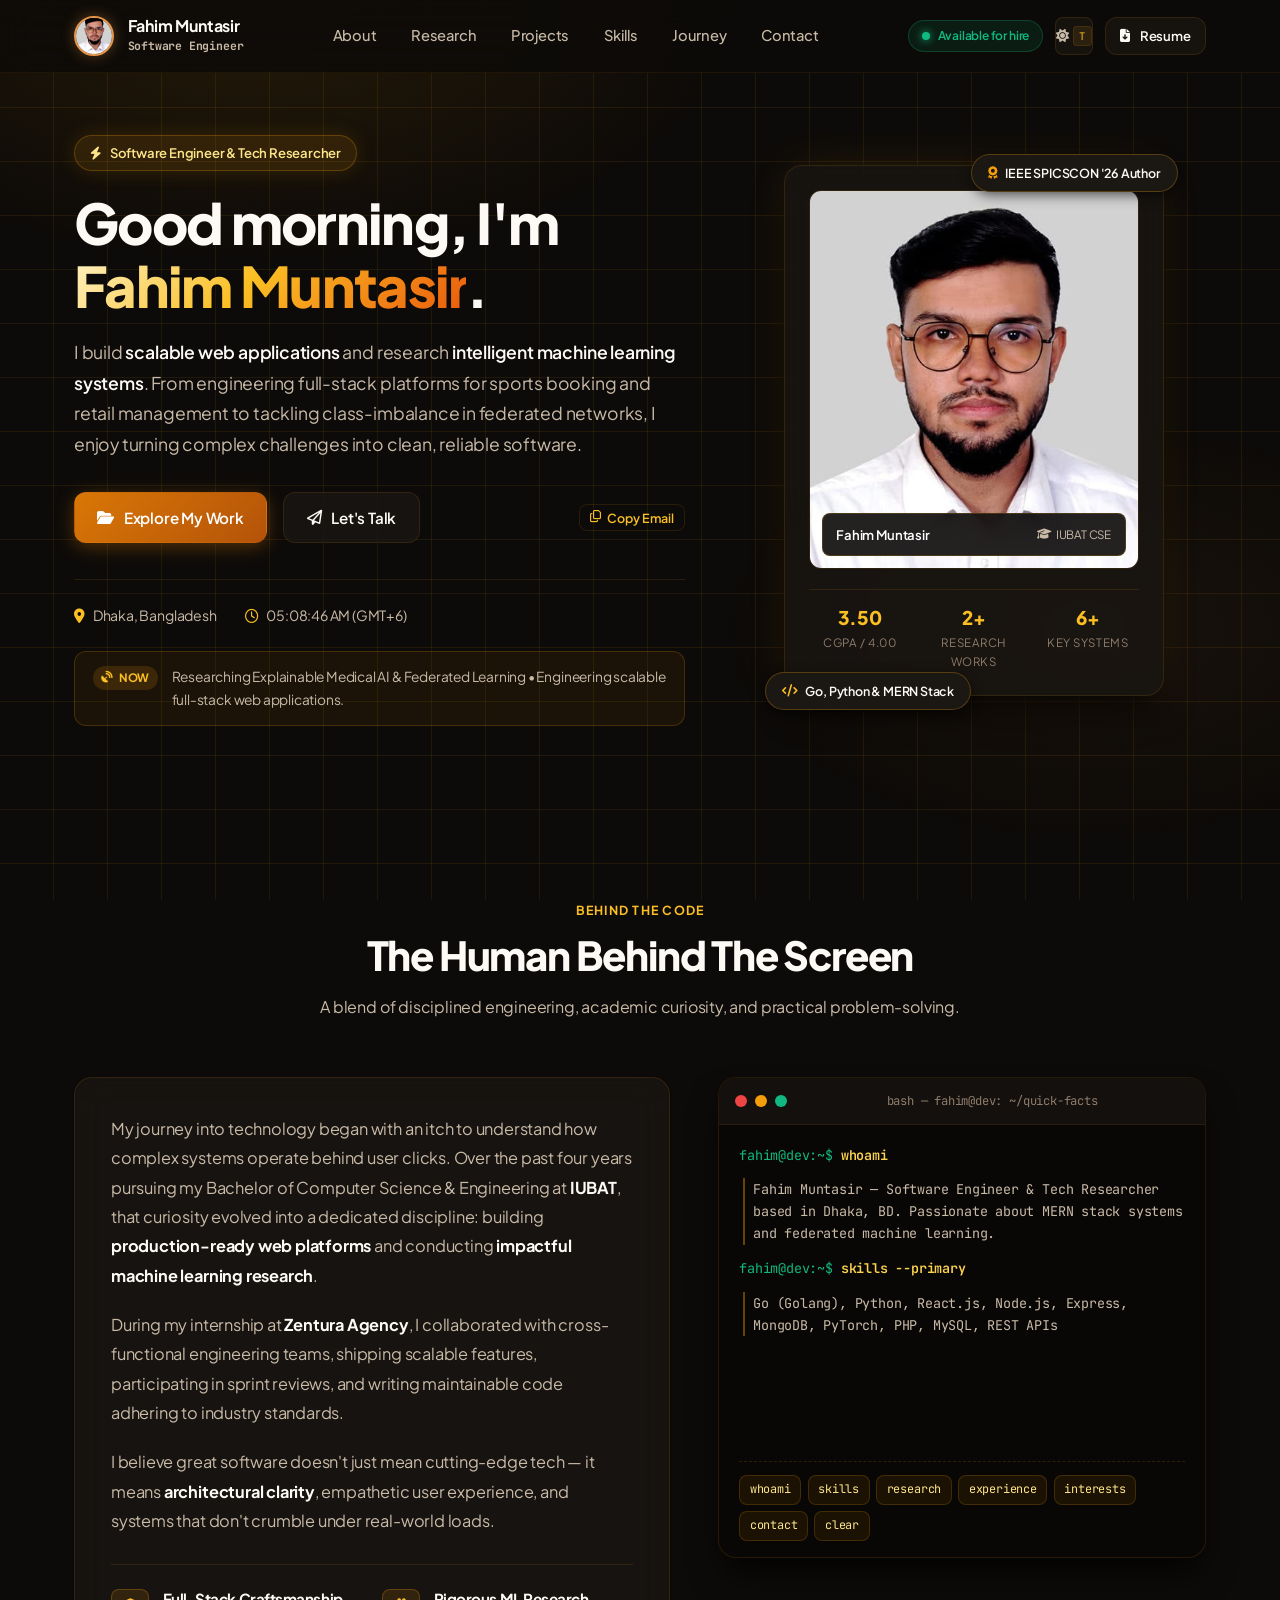
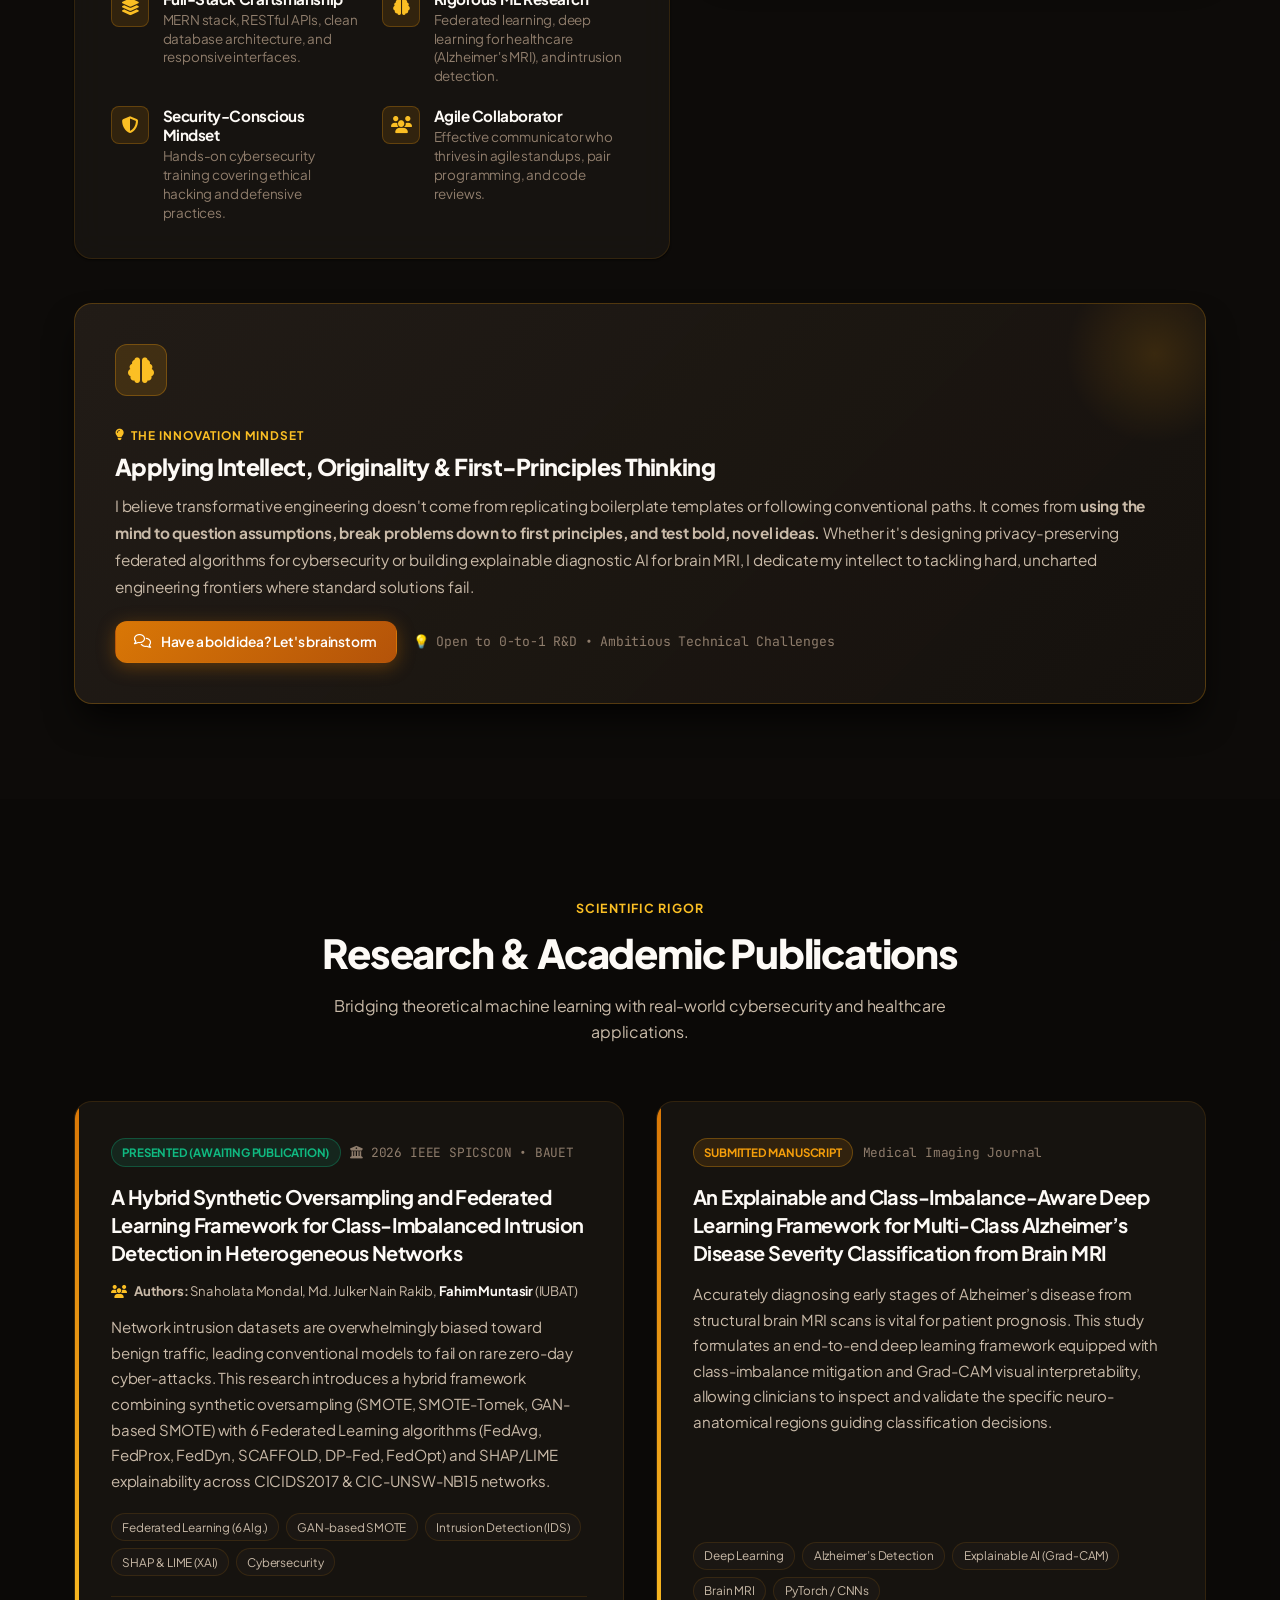
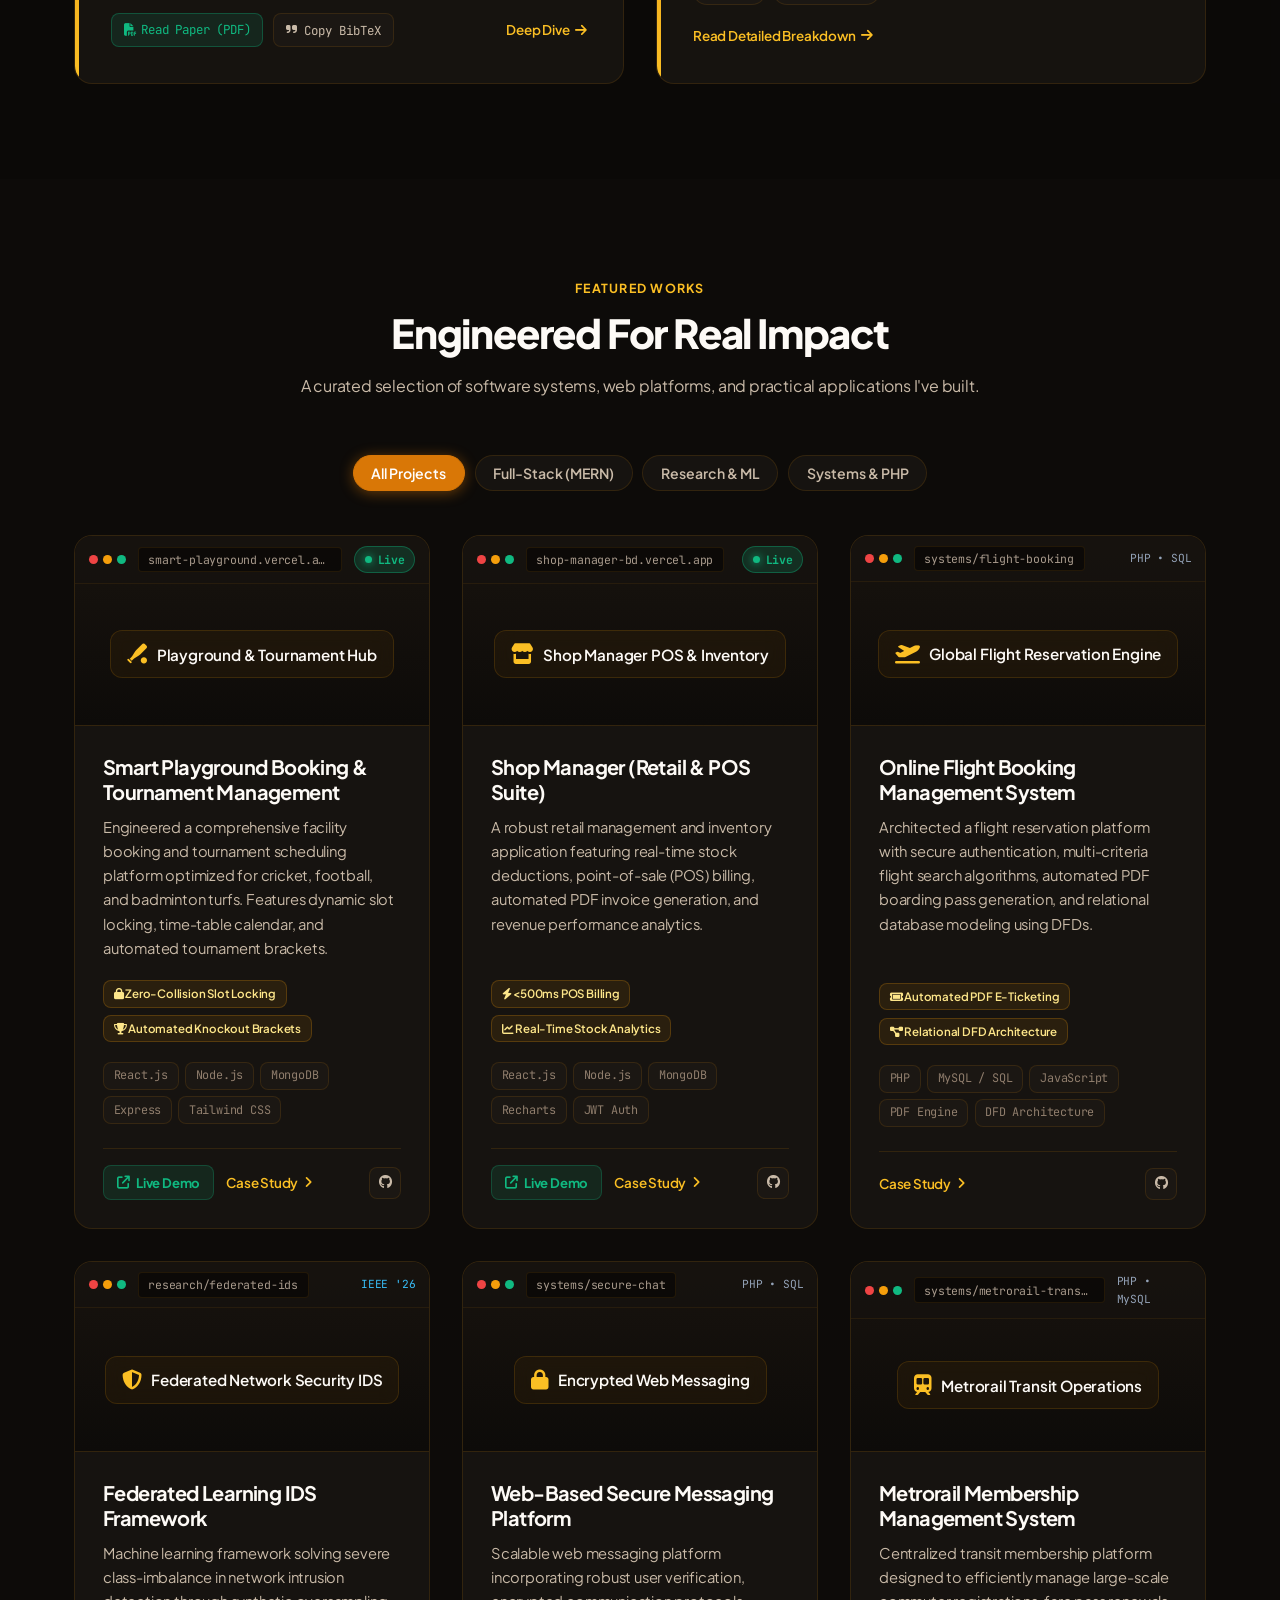
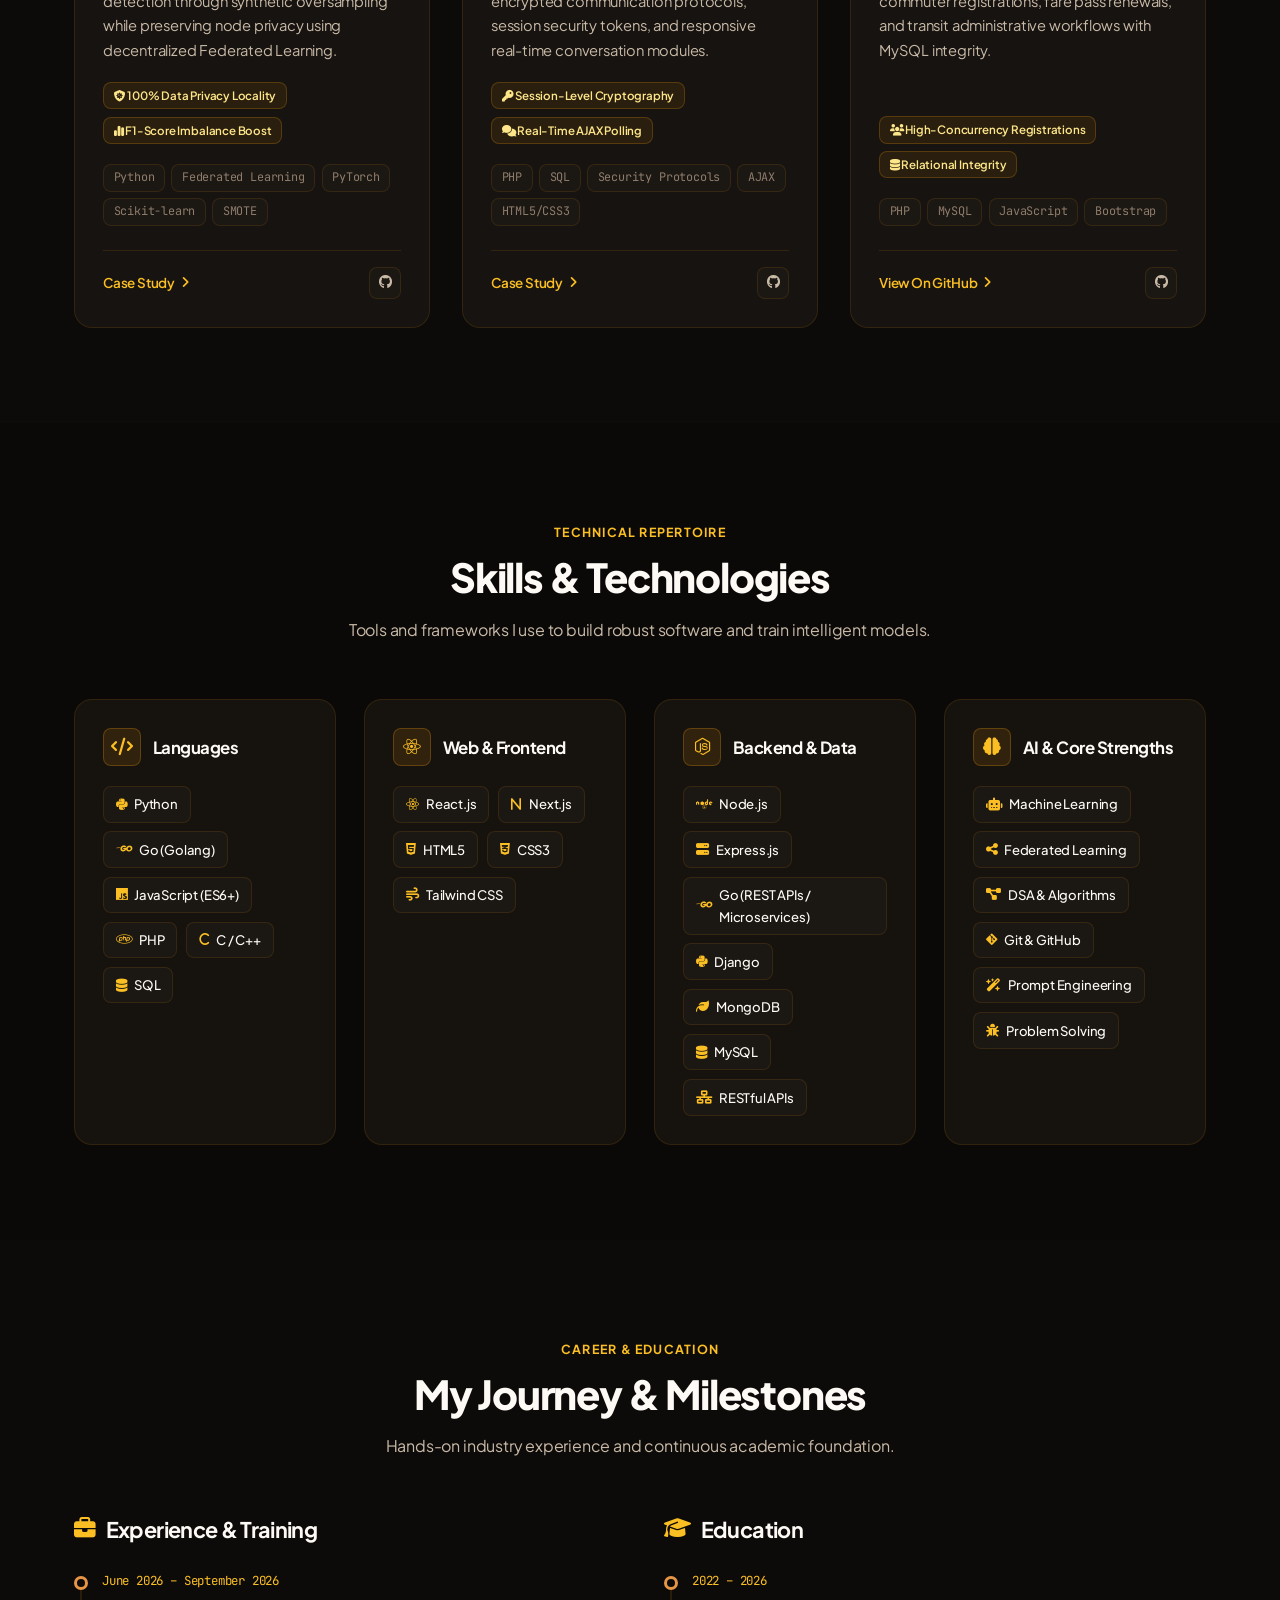
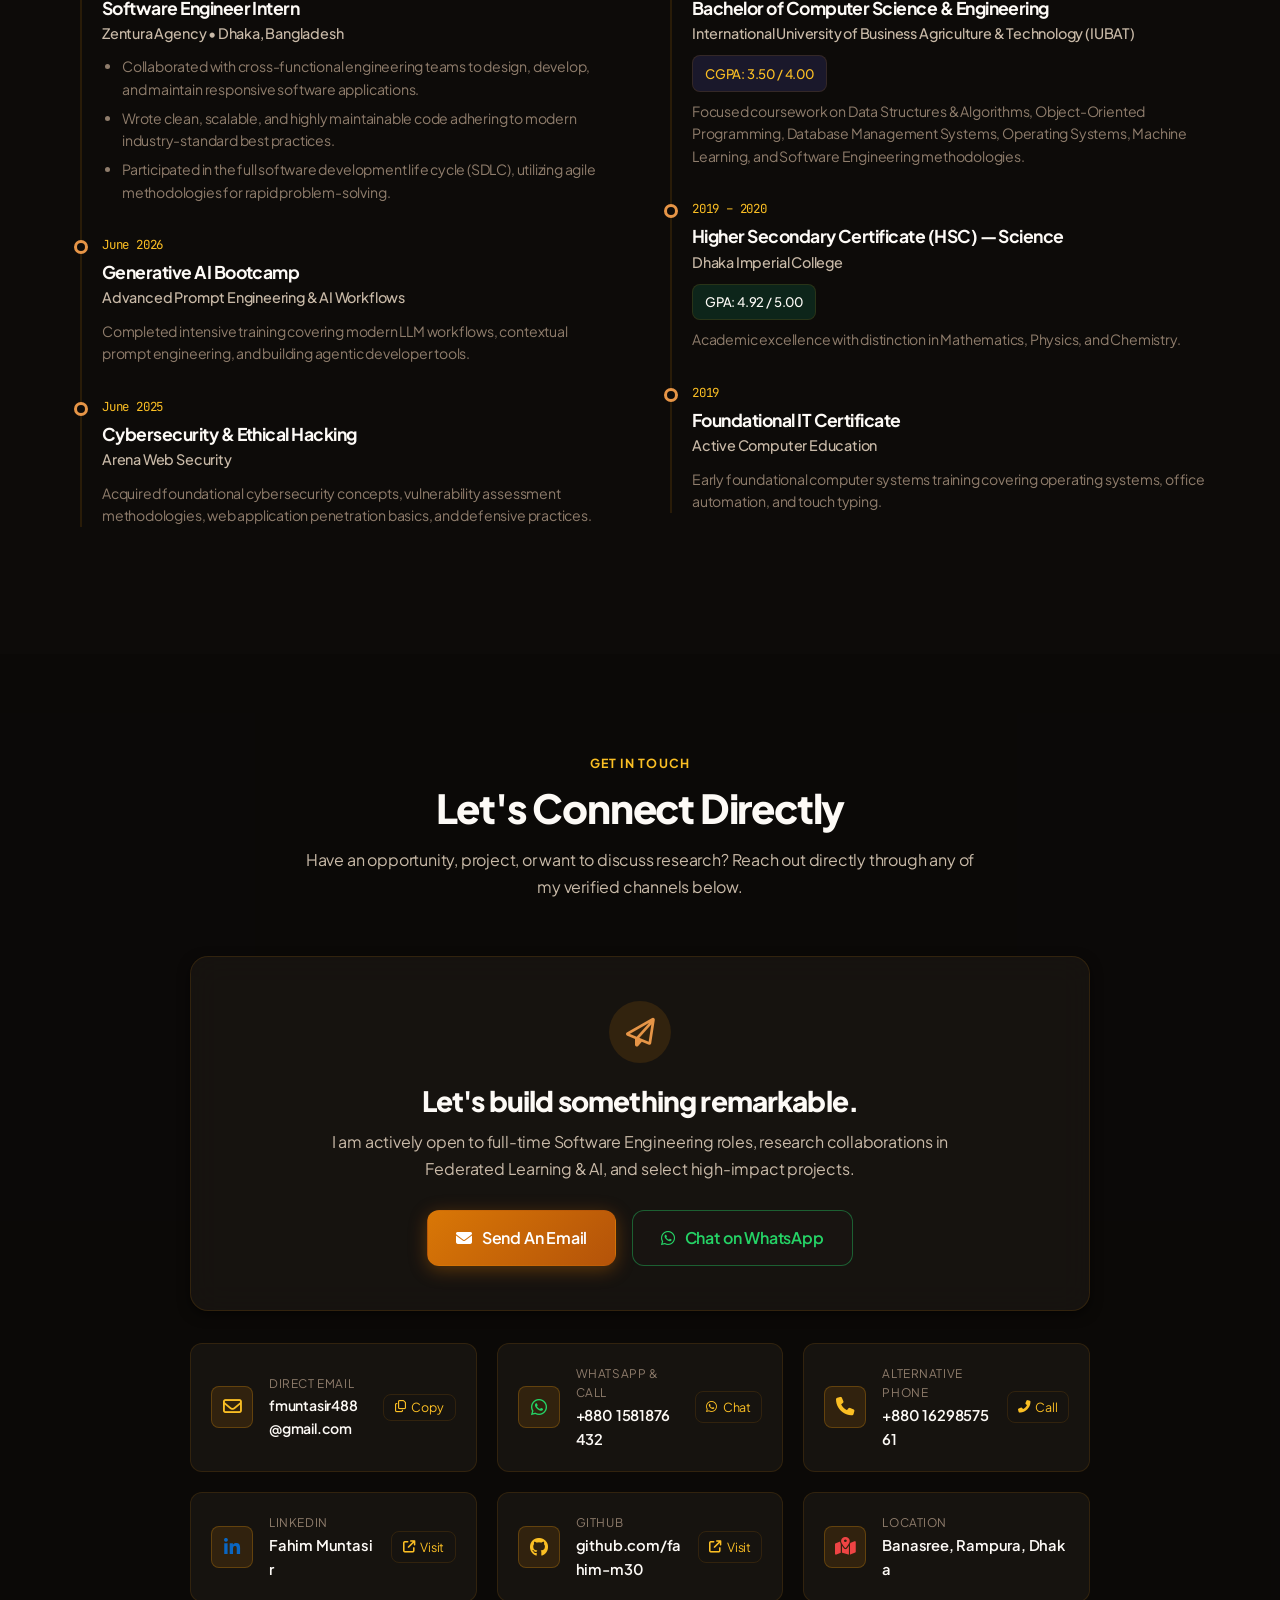
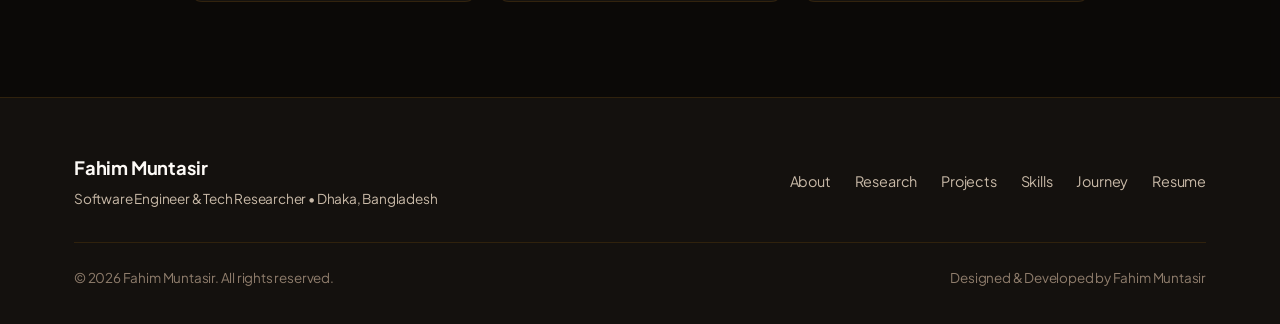
==== index.html @ 99d4f8b0 "feat: prominently highlight Golang across hero, skills, terminal, and resume" ====
<!DOCTYPE html>
<html lang="en" data-theme="dark">
<head>
  <meta charset="UTF-8">
  <meta name="viewport" content="width=device-width, initial-scale=1.0">
  <meta http-equiv="X-UA-Compatible" content="ie=edge">
  
  <title>Fahim Muntasir | Software Engineer & Tech Researcher</title>
  <meta name="description" content="Portfolio of Fahim Muntasir — Software Engineer and Tech Researcher based in Dhaka, Bangladesh. MERN Stack, Scalable Web Systems, Federated Learning & Medical AI.">
  <meta name="keywords" content="Fahim Muntasir, Software Engineer, Web Developer, MERN Stack, React, Node.js, Federated Learning, Python, Dhaka Bangladesh">
  <meta name="author" content="Fahim Muntasir">

  <!-- Open Graph / Meta -->
  <meta property="og:type" content="website">
  <meta property="og:title" content="Fahim Muntasir | Software Engineer & Tech Researcher">
  <meta property="og:description" content="Blending scalable MERN stack development with machine learning insights. Explore my software projects and academic research.">
  <meta property="og:image" content="assets/images/fahim.jpg">

  <!-- Favicon -->
  <link rel="icon" type="image/jpeg" href="assets/images/fahim.jpg">

  <!-- Google Fonts -->
  <link rel="preconnect" href="https://fonts.googleapis.com">
  <link rel="preconnect" href="https://fonts.gstatic.com" crossorigin>
  <link href="https://fonts.googleapis.com/css2?family=Inter:wght@300;400;500;600;700&family=JetBrains+Mono:wght@400;500;600&family=Plus+Jakarta+Sans:wght@500;600;700;800&display=swap" rel="stylesheet">

  <!-- FontAwesome Icons -->
  <link rel="stylesheet" href="https://cdnjs.cloudflare.com/ajax/libs/font-awesome/6.5.1/css/all.min.css">

  <!-- Custom Stylesheet with Cache-Buster -->
  <link rel="stylesheet" href="assets/css/style.css?v=espresso-luxury-5">
</head>
<body>

  <!-- Ambient background glow mesh -->
  <div class="bg-mesh"></div>

  <!-- Navigation -->
  <header class="navbar" id="navbar">
    <div class="container nav-container">
      <a href="#hero" class="nav-brand">
        <img src="assets/images/fahim.jpg" alt="Fahim Muntasir" class="brand-avatar">
        <div class="brand-text">
          <span class="brand-name">Fahim Muntasir</span>
          <span class="brand-title">Software Engineer</span>
        </div>
      </a>

      <nav>
        <ul class="nav-menu" id="nav-menu">
          <li><a href="#about" class="nav-link">About</a></li>
          <li><a href="#research" class="nav-link">Research</a></li>
          <li><a href="#projects" class="nav-link">Projects</a></li>
          <li><a href="#skills" class="nav-link">Skills</a></li>
          <li><a href="#experience" class="nav-link">Journey</a></li>
          <li><a href="#contact" class="nav-link">Contact</a></li>
        </ul>
      </nav>

      <div class="nav-actions">
        <div class="status-pill" title="Currently open to high-impact opportunities">
          <span class="status-dot"></span>
          <span>Available for hire</span>
        </div>

        <button class="theme-btn" id="theme-toggle" aria-label="Toggle Theme" title="Switch Theme (Shortcut: T)">
          <i class="fa-solid fa-sun"></i>
          <span class="kbd-shortcut">T</span>
        </button>

        <a href="resume.html" target="_blank" class="btn btn-outline" style="padding: 0.45rem 0.9rem; font-size: 0.82rem;">
          <i class="fa-solid fa-file-arrow-down"></i> Resume
        </a>

        <button class="mobile-toggle" id="mobile-toggle" aria-label="Toggle Navigation">
          <i class="fa-solid fa-bars"></i>
        </button>
      </div>
    </div>
  </header>

  <main>
    <!-- Hero Section -->
    <section class="hero-section" id="hero">
      <div class="container hero-grid">
        <div class="hero-content">
          <div class="hero-tag">
            <i class="fa-solid fa-bolt"></i>
            <span>Software Engineer &amp; Tech Researcher</span>
          </div>

          <h1 class="hero-title">
            <span id="hero-greeting">Hi, I'm</span> 
            <span class="text-gradient">Fahim Muntasir</span>.
          </h1>

          <p class="hero-desc">
            I build <strong>scalable web applications</strong> and research <strong>intelligent machine learning systems</strong>. From engineering full-stack platforms for sports booking and retail management to tackling class-imbalance in federated networks, I enjoy turning complex challenges into clean, reliable software.
          </p>

          <div class="hero-cta">
            <a href="#projects" class="btn btn-primary">
              <i class="fa-solid fa-folder-open"></i> Explore My Work
            </a>
            <a href="#contact" class="btn btn-outline">
              <i class="fa-regular fa-paper-plane"></i> Let's Talk
            </a>
            <button class="btn btn-outline copy-btn" data-copy="fmuntasir488@gmail.com" title="Copy email address">
              <i class="fa-regular fa-copy"></i> Copy Email
            </button>
          </div>

          <div class="hero-meta">
            <div class="meta-item">
              <i class="fa-solid fa-location-dot"></i>
              <span>Dhaka, Bangladesh</span>
            </div>
            <div class="meta-item">
              <i class="fa-regular fa-clock"></i>
              <span id="dhaka-clock">Loading local time...</span>
            </div>
          </div>

          <!-- Currently / Now Card -->
          <div class="now-card">
            <span class="now-tag"><i class="fa-solid fa-satellite-dish"></i> Now</span>
            <span>Researching Explainable Medical AI &amp; Federated Learning • Engineering scalable full-stack web applications.</span>
          </div>
        </div>

        <!-- Hero Portrait Presentation -->
        <div class="hero-card-wrapper">
          <div class="hero-card">
            <!-- Floating badges -->
            <div class="floating-pill pill-top-right">
              <i class="fa-solid fa-award" style="color: #f59e0b;"></i>
              <span>IEEE SPICSCON '26 Author</span>
            </div>
            
            <div class="floating-pill pill-bottom-left">
              <i class="fa-solid fa-code" style="color: var(--accent-primary-light);"></i>
              <span>Go, Python &amp; MERN Stack</span>
            </div>

            <div class="card-img-container">
              <img src="assets/images/fahim.jpg" alt="Fahim Muntasir" class="card-img">
              <div class="card-img-badge">
                <span class="badge-role">Fahim Muntasir</span>
                <span class="badge-location"><i class="fa-solid fa-graduation-cap"></i> IUBAT CSE</span>
              </div>
            </div>

            <div class="card-stats">
              <div class="stat-item">
                <div class="stat-num">3.50</div>
                <div class="stat-label">CGPA / 4.00</div>
              </div>
              <div class="stat-item">
                <div class="stat-num">2+</div>
                <div class="stat-label">Research Works</div>
              </div>
              <div class="stat-item">
                <div class="stat-num">6+</div>
                <div class="stat-label">Key Systems</div>
              </div>
            </div>
          </div>
        </div>
      </div>
    </section>

    <!-- About Section -->
    <section class="section" id="about">
      <div class="container">
        <div class="section-header">
          <span class="section-tag">Behind the code</span>
          <h2 class="section-title">The Human Behind The Screen</h2>
          <p class="section-desc">A blend of disciplined engineering, academic curiosity, and practical problem-solving.</p>
        </div>

        <div class="about-grid">
          <div class="story-card">
            <p>
              My journey into technology began with an itch to understand how complex systems operate behind user clicks. Over the past four years pursuing my Bachelor of Computer Science &amp; Engineering at <strong>IUBAT</strong>, that curiosity evolved into a dedicated discipline: building <strong>production-ready web platforms</strong> and conducting <strong>impactful machine learning research</strong>.
            </p>
            <p>
              During my internship at <strong>Zentura Agency</strong>, I collaborated with cross-functional engineering teams, shipping scalable features, participating in sprint reviews, and writing maintainable code adhering to industry standards.
            </p>
            <p>
              I believe great software doesn't just mean cutting-edge tech — it means <strong>architectural clarity</strong>, empathetic user experience, and systems that don't crumble under real-world loads.
            </p>

            <div class="story-highlights">
              <div class="highlight-box">
                <div class="highlight-icon"><i class="fa-solid fa-layer-group"></i></div>
                <div class="highlight-info">
                  <h4>Full-Stack Craftsmanship</h4>
                  <p>MERN stack, RESTful APIs, clean database architecture, and responsive interfaces.</p>
                </div>
              </div>

              <div class="highlight-box">
                <div class="highlight-icon"><i class="fa-solid fa-brain"></i></div>
                <div class="highlight-info">
                  <h4>Rigorous ML Research</h4>
                  <p>Federated learning, deep learning for healthcare (Alzheimer's MRI), and intrusion detection.</p>
                </div>
              </div>

              <div class="highlight-box">
                <div class="highlight-icon"><i class="fa-solid fa-shield-halved"></i></div>
                <div class="highlight-info">
                  <h4>Security-Conscious Mindset</h4>
                  <p>Hands-on cybersecurity training covering ethical hacking and defensive practices.</p>
                </div>
              </div>

              <div class="highlight-box">
                <div class="highlight-icon"><i class="fa-solid fa-users"></i></div>
                <div class="highlight-info">
                  <h4>Agile Collaborator</h4>
                  <p>Effective communicator who thrives in agile standups, pair programming, and code reviews.</p>
                </div>
              </div>
            </div>
          </div>

          <!-- Interactive Terminal Card -->
          <div class="terminal-card">
            <div class="terminal-header">
              <span class="terminal-dot dot-red"></span>
              <span class="terminal-dot dot-yellow"></span>
              <span class="terminal-dot dot-green"></span>
              <span class="terminal-title">bash — fahim@dev: ~/quick-facts</span>
            </div>

            <div class="terminal-body" id="terminal-body">
              <div class="term-line">
                <span class="term-prompt">fahim@dev:~$</span> <span class="term-cmd">whoami</span>
              </div>
              <div class="term-output">
                Fahim Muntasir — Software Engineer &amp; Tech Researcher based in Dhaka, BD. Passionate about MERN stack systems and federated machine learning.
              </div>
              <div class="term-line">
                <span class="term-prompt">fahim@dev:~$</span> <span class="term-cmd">skills --primary</span>
              </div>
              <div class="term-output">
                Go (Golang), Python, React.js, Node.js, Express, MongoDB, PyTorch, PHP, MySQL, REST APIs
              </div>
            </div>

            <div style="padding: 0 1.25rem 1rem 1.25rem;">
              <div class="term-chips">
                <span class="term-chip" data-cmd="whoami">whoami</span>
                <span class="term-chip" data-cmd="skills">skills</span>
                <span class="term-chip" data-cmd="research">research</span>
                <span class="term-chip" data-cmd="experience">experience</span>
                <span class="term-chip" data-cmd="interests">interests</span>
                <span class="term-chip" data-cmd="contact">contact</span>
                <span class="term-chip" data-cmd="clear">clear</span>
              </div>
            </div>
          </div>
        </div>

        <!-- The Innovation Mindset Spotlight Card -->
        <div class="innovation-spotlight-card" style="margin-top: 2.75rem; background: linear-gradient(135deg, rgba(38, 31, 25, 0.85) 0%, rgba(22, 18, 14, 0.95) 100%); border: 1px solid rgba(245, 158, 11, 0.25); border-radius: var(--radius-lg); padding: 2.5rem; position: relative; overflow: hidden; box-shadow: var(--shadow-xl);">
          <div style="position: absolute; top: -40px; right: -40px; width: 180px; height: 180px; background: radial-gradient(circle, rgba(245, 158, 11, 0.15) 0%, transparent 70%); pointer-events: none;"></div>
          
          <div style="display: flex; align-items: flex-start; gap: 1.5rem; flex-wrap: wrap;">
            <div style="width: 52px; height: 52px; border-radius: var(--radius-md); background: rgba(245, 158, 11, 0.15); color: #fbbf24; display: flex; align-items: center; justify-content: center; font-size: 1.6rem; flex-shrink: 0; border: 1px solid rgba(245, 158, 11, 0.3);">
              <i class="fa-solid fa-brain"></i>
            </div>
            
            <div style="flex-grow: 1; min-width: 280px;">
              <div style="display: inline-flex; align-items: center; gap: 0.4rem; font-size: 0.74rem; font-weight: 700; text-transform: uppercase; letter-spacing: 0.08em; color: #fbbf24; margin-bottom: 0.45rem;">
                <i class="fa-solid fa-lightbulb"></i> The Innovation Mindset
              </div>
              
              <h3 style="font-size: 1.45rem; font-weight: 800; margin-bottom: 0.75rem; color: #fdfaf6;">
                Applying Intellect, Originality &amp; First-Principles Thinking
              </h3>
              
              <p style="color: var(--text-secondary); font-size: 0.96rem; line-height: 1.75; margin-bottom: 1.25rem;">
                I believe transformative engineering doesn't come from replicating boilerplate templates or following conventional paths. It comes from <strong>using the mind to question assumptions, break problems down to first principles, and test bold, novel ideas.</strong> Whether it's designing privacy-preserving federated algorithms for cybersecurity or building explainable diagnostic AI for brain MRI, I dedicate my intellect to tackling hard, uncharted engineering frontiers where standard solutions fail.
              </p>
              
              <div style="display: flex; gap: 1rem; align-items: center; flex-wrap: wrap;">
                <a href="#contact" class="btn btn-primary" style="padding: 0.55rem 1.15rem; font-size: 0.86rem;">
                  <i class="fa-regular fa-comments"></i> Have a bold idea? Let's brainstorm
                </a>
                <span style="font-size: 0.82rem; color: var(--text-muted); font-family: var(--font-mono);">
                  💡 Open to 0-to-1 R&amp;D &bull; Ambitious Technical Challenges
                </span>
              </div>
            </div>
          </div>
        </div>
      </div>
    </section>

    <!-- Research & Publications Section -->
    <section class="section" id="research" style="background-color: rgba(0, 0, 0, 0.15);">
      <div class="container">
        <div class="section-header">
          <span class="section-tag">Scientific rigor</span>
          <h2 class="section-title">Research &amp; Academic Publications</h2>
          <p class="section-desc">Bridging theoretical machine learning with real-world cybersecurity and healthcare applications.</p>
        </div>

        <div class="research-grid">
          <!-- Publication 1 -->
          <div class="research-card">
            <div class="research-badge-row">
              <span class="pub-status status-presented">Presented (Awaiting Publication)</span>
              <span class="research-venue"><i class="fa-solid fa-building-columns"></i> 2026 IEEE SPICSCON &bull; BAUET</span>
            </div>
            
            <h3 class="research-title">
              A Hybrid Synthetic Oversampling and Federated Learning Framework for Class-Imbalanced Intrusion Detection in Heterogeneous Networks
            </h3>

            <div style="font-size: 0.82rem; color: var(--text-secondary); margin-bottom: 0.85rem; line-height: 1.5;">
              <i class="fa-solid fa-users" style="color: var(--accent-primary-light); margin-right: 0.35rem;"></i>
              <strong>Authors:</strong> Snaholata Mondal, Md. Julker Nain Rakib, <strong style="color: var(--text-primary);">Fahim Muntasir</strong> (IUBAT)
            </div>

            <p class="research-summary">
              Network intrusion datasets are overwhelmingly biased toward benign traffic, leading conventional models to fail on rare zero-day cyber-attacks. This research introduces a hybrid framework combining synthetic oversampling (SMOTE, SMOTE-Tomek, GAN-based SMOTE) with 6 Federated Learning algorithms (FedAvg, FedProx, FedDyn, SCAFFOLD, DP-Fed, FedOpt) and SHAP/LIME explainability across CICIDS2017 &amp; CIC-UNSW-NB15 networks.
            </p>

            <div class="research-tags">
              <span class="tag-pill">Federated Learning (6 Alg.)</span>
              <span class="tag-pill">GAN-based SMOTE</span>
              <span class="tag-pill">Intrusion Detection (IDS)</span>
              <span class="tag-pill">SHAP &amp; LIME (XAI)</span>
              <span class="tag-pill">Cybersecurity</span>
            </div>

            <div class="research-actions">
              <div style="display: flex; gap: 0.6rem; flex-wrap: wrap;">
                <a href="assets/papers/ieee-spicscon-2026-federated-ids.pdf" target="_blank" class="bibtex-btn" style="background: rgba(16, 185, 129, 0.12); color: #10b981; border-color: rgba(16, 185, 129, 0.3);" title="Read Full Published Paper PDF" rel="noopener">
                  <i class="fa-solid fa-file-pdf"></i> Read Paper (PDF)
                </a>
                <button class="bibtex-btn" title="Copy BibTeX Citation for IEEE SPICSCON 2026">
                  <i class="fa-solid fa-quote-right"></i> Copy BibTeX
                </button>
              </div>
              <a href="javascript:void(0)" class="research-link btn-details" data-project="federated-ids">
                Deep Dive <i class="fa-solid fa-arrow-right"></i>
              </a>
            </div>
          </div>

          <!-- Publication 2 -->
          <div class="research-card">
            <div class="research-badge-row">
              <span class="pub-status status-submitted">Submitted Manuscript</span>
              <span class="research-venue">Medical Imaging Journal</span>
            </div>

            <h3 class="research-title">
              An Explainable and Class-Imbalance-Aware Deep Learning Framework for Multi-Class Alzheimer’s Disease Severity Classification from Brain MRI
            </h3>

            <p class="research-summary">
              Accurately diagnosing early stages of Alzheimer’s disease from structural brain MRI scans is vital for patient prognosis. This study formulates an end-to-end deep learning framework equipped with class-imbalance mitigation and Grad-CAM visual interpretability, allowing clinicians to inspect and validate the specific neuro-anatomical regions guiding classification decisions.
            </p>

            <div class="research-tags">
              <span class="tag-pill">Deep Learning</span>
              <span class="tag-pill">Alzheimer’s Detection</span>
              <span class="tag-pill">Explainable AI (Grad-CAM)</span>
              <span class="tag-pill">Brain MRI</span>
              <span class="tag-pill">PyTorch / CNNs</span>
            </div>

            <a href="javascript:void(0)" class="research-link btn-details" data-project="alzheimer-mri">
              Read Detailed Breakdown <i class="fa-solid fa-arrow-right"></i>
            </a>
          </div>
        </div>
      </div>
    </section>

    <!-- Projects Section -->
    <section class="section" id="projects">
      <div class="container">
        <div class="section-header">
          <span class="section-tag">Featured works</span>
          <h2 class="section-title">Engineered For Real Impact</h2>
          <p class="section-desc">A curated selection of software systems, web platforms, and practical applications I've built.</p>
        </div>

        <!-- Filter Tabs -->
        <div class="filter-tabs">
          <button class="filter-btn active" data-filter="all">All Projects</button>
          <button class="filter-btn" data-filter="mern">Full-Stack (MERN)</button>
          <button class="filter-btn" data-filter="research">Research &amp; ML</button>
          <button class="filter-btn" data-filter="systems">Systems &amp; PHP</button>
        </div>

        <div class="projects-grid" id="projects-grid">

          <!-- Project 1: Smart Playground -->
          <div class="spotlight-card" data-category="mern">
            <div class="browser-mockup">
              <div class="browser-bar">
                <div class="browser-dots">
                  <span style="background: #ef4444;"></span>
                  <span style="background: #f59e0b;"></span>
                  <span style="background: #10b981;"></span>
                </div>
                <div class="browser-url">smart-playground.vercel.app</div>
                <a href="https://smart-playground-booking-tournament.vercel.app/login.html" target="_blank" rel="noopener" style="margin-left: auto; font-size: 0.72rem; font-weight: 700; padding: 0.2rem 0.6rem; border-radius: var(--radius-full); background: rgba(16, 185, 129, 0.18); color: #10b981; border: 1px solid rgba(16, 185, 129, 0.35); display: inline-flex; align-items: center; gap: 0.35rem; text-decoration: none;">
                  <span style="width: 7px; height: 7px; border-radius: 50%; background: #10b981; box-shadow: 0 0 8px #10b981;"></span> Live
                </a>
              </div>
              <div class="browser-canvas">
                <div class="mockup-preview-badge">
                  <i class="fa-solid fa-baseball-bat-ball"></i>
                  <span>Playground &amp; Tournament Hub</span>
                </div>
              </div>
            </div>
            <div class="project-body">
              <h3 class="project-title">Smart Playground Booking &amp; Tournament Management</h3>
              <p class="project-desc">
                Engineered a comprehensive facility booking and tournament scheduling platform optimized for cricket, football, and badminton turfs. Features dynamic slot locking, time-table calendar, and automated tournament brackets.
              </p>
              <div class="project-metrics">
                <span class="metric-pill"><i class="fa-solid fa-lock"></i> Zero-Collision Slot Locking</span>
                <span class="metric-pill"><i class="fa-solid fa-trophy"></i> Automated Knockout Brackets</span>
              </div>
              <div class="project-tech">
                <span class="tech-chip">React.js</span>
                <span class="tech-chip">Node.js</span>
                <span class="tech-chip">MongoDB</span>
                <span class="tech-chip">Express</span>
                <span class="tech-chip">Tailwind CSS</span>
              </div>
              <div class="project-actions">
                <div style="display: flex; align-items: center; gap: 0.75rem;">
                  <a href="https://smart-playground-booking-tournament.vercel.app/login.html" target="_blank" class="btn-live-preview" rel="noopener">
                    <i class="fa-solid fa-arrow-up-right-from-square"></i> Live Demo
                  </a>
                  <a href="javascript:void(0)" class="btn-details" data-project="playground">
                    Case Study <i class="fa-solid fa-angle-right"></i>
                  </a>
                </div>
                <div class="action-links">
                  <a href="https://github.com/fahim-m30" target="_blank" class="action-icon" title="View Source Code" rel="noopener">
                    <i class="fa-brands fa-github"></i>
                  </a>
                </div>
              </div>
            </div>
          </div>

          <!-- Project 2: Shop Manager -->
          <div class="spotlight-card" data-category="mern">
            <div class="browser-mockup">
              <div class="browser-bar">
                <div class="browser-dots">
                  <span style="background: #ef4444;"></span>
                  <span style="background: #f59e0b;"></span>
                  <span style="background: #10b981;"></span>
                </div>
                <div class="browser-url">shop-manager-bd.vercel.app</div>
                <a href="https://shop-manager-bd.vercel.app/" target="_blank" rel="noopener" style="margin-left: auto; font-size: 0.72rem; font-weight: 700; padding: 0.2rem 0.6rem; border-radius: var(--radius-full); background: rgba(16, 185, 129, 0.18); color: #10b981; border: 1px solid rgba(16, 185, 129, 0.35); display: inline-flex; align-items: center; gap: 0.35rem; text-decoration: none;">
                  <span style="width: 7px; height: 7px; border-radius: 50%; background: #10b981; box-shadow: 0 0 8px #10b981;"></span> Live
                </a>
              </div>
              <div class="browser-canvas">
                <div class="mockup-preview-badge">
                  <i class="fa-solid fa-store"></i>
                  <span>Shop Manager POS &amp; Inventory</span>
                </div>
              </div>
            </div>
            <div class="project-body">
              <h3 class="project-title">Shop Manager (Retail &amp; POS Suite)</h3>
              <p class="project-desc">
                A robust retail management and inventory application featuring real-time stock deductions, point-of-sale (POS) billing, automated PDF invoice generation, and revenue performance analytics.
              </p>
              <div class="project-metrics">
                <span class="metric-pill"><i class="fa-solid fa-bolt"></i> &lt;500ms POS Billing</span>
                <span class="metric-pill"><i class="fa-solid fa-chart-line"></i> Real-Time Stock Analytics</span>
              </div>
              <div class="project-tech">
                <span class="tech-chip">React.js</span>
                <span class="tech-chip">Node.js</span>
                <span class="tech-chip">MongoDB</span>
                <span class="tech-chip">Recharts</span>
                <span class="tech-chip">JWT Auth</span>
              </div>
              <div class="project-actions">
                <div style="display: flex; align-items: center; gap: 0.75rem;">
                  <a href="https://shop-manager-bd.vercel.app/" target="_blank" class="btn-live-preview" rel="noopener">
                    <i class="fa-solid fa-arrow-up-right-from-square"></i> Live Demo
                  </a>
                  <a href="javascript:void(0)" class="btn-details" data-project="shop-manager">
                    Case Study <i class="fa-solid fa-angle-right"></i>
                  </a>
                </div>
                <div class="action-links">
                  <a href="https://github.com/fahim-m30" target="_blank" class="action-icon" title="View Source Code" rel="noopener">
                    <i class="fa-brands fa-github"></i>
                  </a>
                </div>
              </div>
            </div>
          </div>

          <!-- Project 3: Online Flight Booking -->
          <div class="spotlight-card" data-category="systems">
            <div class="browser-mockup">
              <div class="browser-bar">
                <div class="browser-dots">
                  <span style="background: #ef4444;"></span>
                  <span style="background: #f59e0b;"></span>
                  <span style="background: #10b981;"></span>
                </div>
                <div class="browser-url">systems/flight-booking</div>
                <span style="margin-left: auto; font-size: 0.7rem; font-family: var(--font-mono); color: #94a3b8;">PHP &bull; SQL</span>
              </div>
              <div class="browser-canvas">
                <div class="mockup-preview-badge">
                  <i class="fa-solid fa-plane-departure"></i>
                  <span>Global Flight Reservation Engine</span>
                </div>
              </div>
            </div>
            <div class="project-body">
              <h3 class="project-title">Online Flight Booking Management System</h3>
              <p class="project-desc">
                Architected a flight reservation platform with secure authentication, multi-criteria flight search algorithms, automated PDF boarding pass generation, and relational database modeling using DFDs.
              </p>
              <div class="project-metrics">
                <span class="metric-pill"><i class="fa-solid fa-ticket"></i> Automated PDF E-Ticketing</span>
                <span class="metric-pill"><i class="fa-solid fa-diagram-project"></i> Relational DFD Architecture</span>
              </div>
              <div class="project-tech">
                <span class="tech-chip">PHP</span>
                <span class="tech-chip">MySQL / SQL</span>
                <span class="tech-chip">JavaScript</span>
                <span class="tech-chip">PDF Engine</span>
                <span class="tech-chip">DFD Architecture</span>
              </div>
              <div class="project-actions">
                <a href="javascript:void(0)" class="btn-details" data-project="flight-booking">
                  Case Study <i class="fa-solid fa-angle-right"></i>
                </a>
                <div class="action-links">
                  <a href="https://github.com/fahim-m30" target="_blank" class="action-icon" title="View Source Code" rel="noopener">
                    <i class="fa-brands fa-github"></i>
                  </a>
                </div>
              </div>
            </div>
          </div>

          <!-- Project 4: Federated Intrusion Detection -->
          <div class="spotlight-card" data-category="research">
            <div class="browser-mockup">
              <div class="browser-bar">
                <div class="browser-dots">
                  <span style="background: #ef4444;"></span>
                  <span style="background: #f59e0b;"></span>
                  <span style="background: #10b981;"></span>
                </div>
                <div class="browser-url">research/federated-ids</div>
                <span style="margin-left: auto; font-size: 0.7rem; font-family: var(--font-mono); color: #38bdf8;">IEEE '26</span>
              </div>
              <div class="browser-canvas">
                <div class="mockup-preview-badge">
                  <i class="fa-solid fa-shield-halved"></i>
                  <span>Federated Network Security IDS</span>
                </div>
              </div>
            </div>
            <div class="project-body">
              <h3 class="project-title">Federated Learning IDS Framework</h3>
              <p class="project-desc">
                Machine learning framework solving severe class-imbalance in network intrusion detection through synthetic oversampling while preserving node privacy using decentralized Federated Learning.
              </p>
              <div class="project-metrics">
                <span class="metric-pill"><i class="fa-solid fa-shield-virus"></i> 100% Data Privacy Locality</span>
                <span class="metric-pill"><i class="fa-solid fa-chart-simple"></i> F1-Score Imbalance Boost</span>
              </div>
              <div class="project-tech">
                <span class="tech-chip">Python</span>
                <span class="tech-chip">Federated Learning</span>
                <span class="tech-chip">PyTorch</span>
                <span class="tech-chip">Scikit-learn</span>
                <span class="tech-chip">SMOTE</span>
              </div>
              <div class="project-actions">
                <a href="javascript:void(0)" class="btn-details" data-project="federated-ids">
                  Case Study <i class="fa-solid fa-angle-right"></i>
                </a>
                <div class="action-links">
                  <a href="https://github.com/fahim-m30" target="_blank" class="action-icon" title="View Source Code" rel="noopener">
                    <i class="fa-brands fa-github"></i>
                  </a>
                </div>
              </div>
            </div>
          </div>

          <!-- Project 5: Secure Messaging Platform -->
          <div class="spotlight-card" data-category="systems">
            <div class="browser-mockup">
              <div class="browser-bar">
                <div class="browser-dots">
                  <span style="background: #ef4444;"></span>
                  <span style="background: #f59e0b;"></span>
                  <span style="background: #10b981;"></span>
                </div>
                <div class="browser-url">systems/secure-chat</div>
                <span style="margin-left: auto; font-size: 0.7rem; font-family: var(--font-mono); color: #94a3b8;">PHP &bull; SQL</span>
              </div>
              <div class="browser-canvas">
                <div class="mockup-preview-badge">
                  <i class="fa-solid fa-lock"></i>
                  <span>Encrypted Web Messaging</span>
                </div>
              </div>
            </div>
            <div class="project-body">
              <h3 class="project-title">Web-Based Secure Messaging Platform</h3>
              <p class="project-desc">
                Scalable web messaging platform incorporating robust user verification, encrypted communication protocols, session security tokens, and responsive real-time conversation modules.
              </p>
              <div class="project-metrics">
                <span class="metric-pill"><i class="fa-solid fa-key"></i> Session-Level Cryptography</span>
                <span class="metric-pill"><i class="fa-solid fa-comments"></i> Real-Time AJAX Polling</span>
              </div>
              <div class="project-tech">
                <span class="tech-chip">PHP</span>
                <span class="tech-chip">SQL</span>
                <span class="tech-chip">Security Protocols</span>
                <span class="tech-chip">AJAX</span>
                <span class="tech-chip">HTML5/CSS3</span>
              </div>
              <div class="project-actions">
                <a href="javascript:void(0)" class="btn-details" data-project="secure-messenger">
                  Case Study <i class="fa-solid fa-angle-right"></i>
                </a>
                <div class="action-links">
                  <a href="https://github.com/fahim-m30" target="_blank" class="action-icon" title="View Source Code" rel="noopener">
                    <i class="fa-brands fa-github"></i>
                  </a>
                </div>
              </div>
            </div>
          </div>

          <!-- Project 6: Metrorail Membership Management -->
          <div class="spotlight-card" data-category="systems">
            <div class="browser-mockup">
              <div class="browser-bar">
                <div class="browser-dots">
                  <span style="background: #ef4444;"></span>
                  <span style="background: #f59e0b;"></span>
                  <span style="background: #10b981;"></span>
                </div>
                <div class="browser-url">systems/metrorail-transit</div>
                <span style="margin-left: auto; font-size: 0.7rem; font-family: var(--font-mono); color: #94a3b8;">PHP &bull; MySQL</span>
              </div>
              <div class="browser-canvas">
                <div class="mockup-preview-badge">
                  <i class="fa-solid fa-train-subway"></i>
                  <span>Metrorail Transit Operations</span>
                </div>
              </div>
            </div>
            <div class="project-body">
              <h3 class="project-title">Metrorail Membership Management System</h3>
              <p class="project-desc">
                Centralized transit membership platform designed to efficiently manage large-scale commuter registrations, fare pass renewals, and transit administrative workflows with MySQL integrity.
              </p>
              <div class="project-metrics">
                <span class="metric-pill"><i class="fa-solid fa-users"></i> High-Concurrency Registrations</span>
                <span class="metric-pill"><i class="fa-solid fa-database"></i> Relational Integrity</span>
              </div>
              <div class="project-tech">
                <span class="tech-chip">PHP</span>
                <span class="tech-chip">MySQL</span>
                <span class="tech-chip">JavaScript</span>
                <span class="tech-chip">Bootstrap</span>
              </div>
              <div class="project-actions">
                <a href="https://github.com/fahim-m30" target="_blank" class="btn-details" rel="noopener">
                  View On GitHub <i class="fa-solid fa-angle-right"></i>
                </a>
                <div class="action-links">
                  <a href="https://github.com/fahim-m30" target="_blank" class="action-icon" title="View Source Code" rel="noopener">
                    <i class="fa-brands fa-github"></i>
                  </a>
                </div>
              </div>
            </div>
          </div>

        </div>
      </div>
    </section>

    <!-- Skills & Tech Stack -->
    <section class="section" id="skills" style="background-color: rgba(0, 0, 0, 0.15);">
      <div class="container">
        <div class="section-header">
          <span class="section-tag">Technical repertoire</span>
          <h2 class="section-title">Skills &amp; Technologies</h2>
          <p class="section-desc">Tools and frameworks I use to build robust software and train intelligent models.</p>
        </div>

        <div class="skills-container">
          <!-- Programming Languages -->
          <div class="skill-category">
            <div class="skill-category-header">
              <div class="skill-cat-icon"><i class="fa-solid fa-code"></i></div>
              <h4>Languages</h4>
            </div>
            <div class="skill-list">
              <span class="skill-badge"><i class="fa-brands fa-python"></i> Python</span>
              <span class="skill-badge"><i class="fa-brands fa-golang"></i> Go (Golang)</span>
              <span class="skill-badge"><i class="fa-brands fa-js"></i> JavaScript (ES6+)</span>
              <span class="skill-badge"><i class="fa-brands fa-php"></i> PHP</span>
              <span class="skill-badge"><i class="fa-solid fa-c"></i> C / C++</span>
              <span class="skill-badge"><i class="fa-solid fa-database"></i> SQL</span>
            </div>
          </div>

          <!-- Web Frameworks & Frontend -->
          <div class="skill-category">
            <div class="skill-category-header">
              <div class="skill-cat-icon"><i class="fa-brands fa-react"></i></div>
              <h4>Web &amp; Frontend</h4>
            </div>
            <div class="skill-list">
              <span class="skill-badge"><i class="fa-brands fa-react"></i> React.js</span>
              <span class="skill-badge"><i class="fa-solid fa-n"></i> Next.js</span>
              <span class="skill-badge"><i class="fa-brands fa-html5"></i> HTML5</span>
              <span class="skill-badge"><i class="fa-brands fa-css3-alt"></i> CSS3</span>
              <span class="skill-badge"><i class="fa-solid fa-wind"></i> Tailwind CSS</span>
            </div>
          </div>

          <!-- Backend & Databases -->
          <div class="skill-category">
            <div class="skill-category-header">
              <div class="skill-cat-icon"><i class="fa-brands fa-node-js"></i></div>
              <h4>Backend &amp; Data</h4>
            </div>
            <div class="skill-list">
              <span class="skill-badge"><i class="fa-brands fa-node"></i> Node.js</span>
              <span class="skill-badge"><i class="fa-solid fa-server"></i> Express.js</span>
              <span class="skill-badge"><i class="fa-brands fa-golang"></i> Go (REST APIs / Microservices)</span>
              <span class="skill-badge"><i class="fa-brands fa-python"></i> Django</span>
              <span class="skill-badge"><i class="fa-solid fa-leaf"></i> MongoDB</span>
              <span class="skill-badge"><i class="fa-solid fa-database"></i> MySQL</span>
              <span class="skill-badge"><i class="fa-solid fa-network-wired"></i> RESTful APIs</span>
            </div>
          </div>

          <!-- AI, Tools & Engineering -->
          <div class="skill-category">
            <div class="skill-category-header">
              <div class="skill-cat-icon"><i class="fa-solid fa-brain"></i></div>
              <h4>AI &amp; Core Strengths</h4>
            </div>
            <div class="skill-list">
              <span class="skill-badge"><i class="fa-solid fa-robot"></i> Machine Learning</span>
              <span class="skill-badge"><i class="fa-solid fa-share-nodes"></i> Federated Learning</span>
              <span class="skill-badge"><i class="fa-solid fa-diagram-project"></i> DSA &amp; Algorithms</span>
              <span class="skill-badge"><i class="fa-brands fa-git-alt"></i> Git &amp; GitHub</span>
              <span class="skill-badge"><i class="fa-solid fa-wand-magic-sparkles"></i> Prompt Engineering</span>
              <span class="skill-badge"><i class="fa-solid fa-bug"></i> Problem Solving</span>
            </div>
          </div>
        </div>
      </div>
    </section>

    <!-- Experience & Education Journey -->
    <section class="section" id="experience">
      <div class="container">
        <div class="section-header">
          <span class="section-tag">Career &amp; Education</span>
          <h2 class="section-title">My Journey &amp; Milestones</h2>
          <p class="section-desc">Hands-on industry experience and continuous academic foundation.</p>
        </div>

        <div class="timeline-grid">
          <!-- Experience Column -->
          <div class="timeline-column">
            <h3><i class="fa-solid fa-briefcase"></i> Experience &amp; Training</h3>
            <div class="timeline">
              <!-- Zentura Agency -->
              <div class="timeline-item">
                <div class="timeline-meta">June 2026 – September 2026</div>
                <h4 class="timeline-role">Software Engineer Intern</h4>
                <div class="timeline-company">Zentura Agency • Dhaka, Bangladesh</div>
                <ul class="timeline-details">
                  <li>Collaborated with cross-functional engineering teams to design, develop, and maintain responsive software applications.</li>
                  <li>Wrote clean, scalable, and highly maintainable code adhering to modern industry-standard best practices.</li>
                  <li>Participated in the full software development life cycle (SDLC), utilizing agile methodologies for rapid problem-solving.</li>
                </ul>
              </div>

              <!-- Generative AI Bootcamp -->
              <div class="timeline-item">
                <div class="timeline-meta">June 2026</div>
                <h4 class="timeline-role">Generative AI Bootcamp</h4>
                <div class="timeline-company">Advanced Prompt Engineering &amp; AI Workflows</div>
                <p class="timeline-details">
                  Completed intensive training covering modern LLM workflows, contextual prompt engineering, and building agentic developer tools.
                </p>
              </div>

              <!-- Cybersecurity Training -->
              <div class="timeline-item">
                <div class="timeline-meta">June 2025</div>
                <h4 class="timeline-role">Cybersecurity &amp; Ethical Hacking</h4>
                <div class="timeline-company">Arena Web Security</div>
                <p class="timeline-details">
                  Acquired foundational cybersecurity concepts, vulnerability assessment methodologies, web application penetration basics, and defensive practices.
                </p>
              </div>
            </div>
          </div>

          <!-- Education Column -->
          <div class="timeline-column">
            <h3><i class="fa-solid fa-graduation-cap"></i> Education</h3>
            <div class="timeline">
              <!-- IUBAT -->
              <div class="timeline-item">
                <div class="timeline-meta">2022 – 2026</div>
                <h4 class="timeline-role">Bachelor of Computer Science &amp; Engineering</h4>
                <div class="timeline-company">International University of Business Agriculture &amp; Technology (IUBAT)</div>
                <div style="margin-bottom: 0.5rem;">
                  <span class="skill-badge" style="background: rgba(99, 102, 241, 0.15); color: var(--accent-primary-light);">
                    CGPA: 3.50 / 4.00
                  </span>
                </div>
                <p class="timeline-details">
                  Focused coursework on Data Structures &amp; Algorithms, Object-Oriented Programming, Database Management Systems, Operating Systems, Machine Learning, and Software Engineering methodologies.
                </p>
              </div>

              <!-- Dhaka Imperial College -->
              <div class="timeline-item">
                <div class="timeline-meta">2019 – 2020</div>
                <h4 class="timeline-role">Higher Secondary Certificate (HSC) — Science</h4>
                <div class="timeline-company">Dhaka Imperial College</div>
                <div style="margin-bottom: 0.5rem;">
                  <span class="skill-badge" style="background: rgba(16, 185, 129, 0.15); color: var(--accent-success);">
                    GPA: 4.92 / 5.00
                  </span>
                </div>
                <p class="timeline-details">
                  Academic excellence with distinction in Mathematics, Physics, and Chemistry.
                </p>
              </div>

              <!-- Active Computer Education -->
              <div class="timeline-item">
                <div class="timeline-meta">2019</div>
                <h4 class="timeline-role">Foundational IT Certificate</h4>
                <div class="timeline-company">Active Computer Education</div>
                <p class="timeline-details">
                  Early foundational computer systems training covering operating systems, office automation, and touch typing.
                </p>
              </div>
            </div>
          </div>
        </div>
      </div>
    </section>

    <!-- Contact Section -->
    <section class="section" id="contact" style="background-color: rgba(0, 0, 0, 0.15);">
      <div class="container">
        <div class="section-header">
          <span class="section-tag">Get in touch</span>
          <h2 class="section-title">Let's Connect Directly</h2>
          <p class="section-desc">Have an opportunity, project, or want to discuss research? Reach out directly through any of my verified channels below.</p>
        </div>

        <div class="contact-direct-wrapper" style="max-width: 900px; margin: 0 auto;">
          <!-- Top Hero Card in Contact -->
          <div class="contact-highlight-card" style="background: var(--bg-card); border: 1px solid var(--border-color); border-radius: var(--radius-lg); padding: 2.75rem 2rem; text-align: center; margin-bottom: 2rem; box-shadow: var(--shadow-md);">
            <div style="width: 62px; height: 62px; border-radius: 50%; background: var(--badge-bg); color: var(--accent-primary); display: inline-flex; align-items: center; justify-content: center; font-size: 1.8rem; margin-bottom: 1.25rem;">
              <i class="fa-regular fa-paper-plane"></i>
            </div>
            <h3 style="font-size: 1.75rem; font-weight: 800; margin-bottom: 0.6rem;">Let's build something remarkable.</h3>
            <p style="color: var(--text-secondary); max-width: 620px; margin: 0 auto 1.75rem auto; font-size: 1rem; line-height: 1.7;">
              I am actively open to full-time Software Engineering roles, research collaborations in Federated Learning &amp; AI, and select high-impact projects.
            </p>
            <div style="display: flex; justify-content: center; gap: 1rem; flex-wrap: wrap;">
              <a href="mailto:fmuntasir488@gmail.com" class="btn btn-primary" style="font-size: 1rem; padding: 0.85rem 1.75rem;">
                <i class="fa-solid fa-envelope"></i> Send An Email
              </a>
              <a href="https://wa.me/8801581876432" target="_blank" class="btn btn-outline" style="font-size: 1rem; padding: 0.85rem 1.75rem; border-color: rgba(37, 211, 102, 0.4); color: #25d366;" rel="noopener">
                <i class="fa-brands fa-whatsapp"></i> Chat on WhatsApp
              </a>
            </div>
          </div>

          <!-- Channel Grid -->
          <div style="display: grid; grid-template-columns: repeat(auto-fit, minmax(260px, 1fr)); gap: 1.25rem;">
            <!-- Email Card -->
            <div class="contact-method-item" style="padding: 1.25rem;">
              <div class="method-icon"><i class="fa-regular fa-envelope"></i></div>
              <div style="flex-grow: 1; min-width: 0;">
                <div class="method-label">Direct Email</div>
                <div class="method-val" style="font-size: 0.88rem;">fmuntasir488@gmail.com</div>
              </div>
              <button class="copy-btn" data-copy="fmuntasir488@gmail.com" title="Copy email">
                <i class="fa-regular fa-copy"></i> Copy
              </button>
            </div>

            <!-- WhatsApp & Phone 1 -->
            <div class="contact-method-item" style="padding: 1.25rem;">
              <div class="method-icon" style="color: #25d366;"><i class="fa-brands fa-whatsapp"></i></div>
              <div style="flex-grow: 1;">
                <div class="method-label">WhatsApp &amp; Call</div>
                <div class="method-val">+880 1581876432</div>
              </div>
              <a href="https://wa.me/8801581876432" target="_blank" class="copy-btn" title="Open WhatsApp" rel="noopener">
                <i class="fa-brands fa-whatsapp"></i> Chat
              </a>
            </div>

            <!-- Phone 2 -->
            <div class="contact-method-item" style="padding: 1.25rem;">
              <div class="method-icon"><i class="fa-solid fa-phone"></i></div>
              <div style="flex-grow: 1;">
                <div class="method-label">Alternative Phone</div>
                <div class="method-val">+880 1629857561</div>
              </div>
              <a href="tel:+8801629857561" class="copy-btn" title="Call directly">
                <i class="fa-solid fa-phone-flip"></i> Call
              </a>
            </div>

            <!-- LinkedIn -->
            <div class="contact-method-item" style="padding: 1.25rem;">
              <div class="method-icon" style="color: #0a66c2;"><i class="fa-brands fa-linkedin-in"></i></div>
              <div style="flex-grow: 1;">
                <div class="method-label">LinkedIn</div>
                <div class="method-val">Fahim Muntasir</div>
              </div>
              <a href="https://linkedin.com/in/fahim-muntasir-086b0b26b" target="_blank" class="copy-btn" title="View LinkedIn" rel="noopener">
                <i class="fa-solid fa-arrow-up-right-from-square"></i> Visit
              </a>
            </div>

            <!-- GitHub -->
            <div class="contact-method-item" style="padding: 1.25rem;">
              <div class="method-icon"><i class="fa-brands fa-github"></i></div>
              <div style="flex-grow: 1;">
                <div class="method-label">GitHub</div>
                <div class="method-val">github.com/fahim-m30</div>
              </div>
              <a href="https://github.com/fahim-m30" target="_blank" class="copy-btn" title="View GitHub" rel="noopener">
                <i class="fa-solid fa-arrow-up-right-from-square"></i> Visit
              </a>
            </div>

            <!-- Location -->
            <div class="contact-method-item" style="padding: 1.25rem;">
              <div class="method-icon" style="color: #ef4444;"><i class="fa-solid fa-map-location-dot"></i></div>
              <div style="flex-grow: 1;">
                <div class="method-label">Location</div>
                <div class="method-val">Banasree, Rampura, Dhaka</div>
              </div>
            </div>
          </div>
        </div>
      </div>
    </section>
  </main>

  <!-- Footer -->
  <footer class="footer">
    <div class="container">
      <div class="footer-top">
        <div class="footer-brand">
          <span>Fahim Muntasir</span>
          <p style="font-size: 0.85rem; color: var(--text-secondary); font-weight: normal; margin-top: 0.25rem;">
            Software Engineer &amp; Tech Researcher • Dhaka, Bangladesh
          </p>
        </div>

        <ul class="footer-links">
          <li><a href="#about">About</a></li>
          <li><a href="#research">Research</a></li>
          <li><a href="#projects">Projects</a></li>
          <li><a href="#skills">Skills</a></li>
          <li><a href="#experience">Journey</a></li>
          <li><a href="resume.html" target="_blank">Resume</a></li>
        </ul>
      </div>

      <div class="footer-bottom">
        <div>
          &copy; 2026 Fahim Muntasir. All rights reserved.
        </div>
        <div>
          Designed &amp; Developed by Fahim Muntasir
        </div>
      </div>
    </div>
  </footer>

  <!-- Project Details Modal -->
  <div class="modal-overlay" id="project-modal" role="dialog" aria-modal="true" aria-labelledby="modal-title">
    <div class="modal-box">
      <button class="modal-close" id="modal-close" aria-label="Close modal">
        <i class="fa-solid fa-xmark"></i>
      </button>

      <span class="project-category-badge" style="position: static; display: inline-block; margin-bottom: 0.75rem;">Technical Case Study</span>
      <h3 id="modal-title" style="font-size: 1.5rem; margin-bottom: 0.35rem;">Project Title</h3>
      <p id="modal-tagline" style="color: var(--accent-primary-light); font-size: 0.95rem; margin-bottom: 1.5rem;"></p>

      <div style="margin-bottom: 1.25rem;">
        <h4 style="font-size: 1rem; margin-bottom: 0.4rem; color: #f87171;"><i class="fa-solid fa-circle-exclamation"></i> The Problem</h4>
        <p id="modal-problem" style="color: var(--text-secondary); font-size: 0.92rem; line-height: 1.6;"></p>
      </div>

      <div style="margin-bottom: 1.25rem;">
        <h4 style="font-size: 1rem; margin-bottom: 0.4rem; color: #34d399;"><i class="fa-solid fa-circle-check"></i> The Architecture &amp; Solution</h4>
        <p id="modal-solution" style="color: var(--text-secondary); font-size: 0.92rem; line-height: 1.6;"></p>
      </div>

      <div style="margin-bottom: 1.25rem;">
        <h4 style="font-size: 1rem; margin-bottom: 0.4rem;"><i class="fa-solid fa-list-check"></i> Key Engineering Features</h4>
        <ul id="modal-features" style="color: var(--text-secondary); font-size: 0.9rem; line-height: 1.6; margin-left: 1.25rem;"></ul>
      </div>

      <div style="margin-bottom: 1.5rem;">
        <h4 style="font-size: 0.88rem; text-transform: uppercase; letter-spacing: 0.05em; color: var(--text-muted); margin-bottom: 0.5rem;">Tech Stack</h4>
        <div id="modal-tech" style="display: flex; flex-wrap: wrap; gap: 0.45rem;"></div>
      </div>

      <div style="display: flex; gap: 0.85rem; flex-wrap: wrap; border-top: 1px solid var(--border-color); padding-top: 1.25rem;">
        <a href="#" target="_blank" id="modal-live-link" class="btn btn-primary" rel="noopener" style="display: none; background: #10b981; border-color: #10b981;">
          <i class="fa-solid fa-arrow-up-right-from-square"></i> Open Live Application
        </a>
        <a href="https://github.com/fahim-m30" target="_blank" id="modal-repo-link" class="btn btn-outline" rel="noopener">
          <i class="fa-brands fa-github"></i> View GitHub Repository
        </a>
      </div>
    </div>
  </div>

  <!-- Toast Notification -->
  <div class="toast" id="toast">
    <i class="fa-solid fa-circle-check"></i>
    <span id="toast-msg">Copied to clipboard!</span>
  </div>

  <!-- Custom JavaScript with Cache-Buster -->
  <script src="assets/js/main.js?v=espresso-luxury-4"></script>
</body>
</html>
---- assets/css/style.css ----
/* ==========================================================================
   Fahim Muntasir - Ultra-Luxury Developer Portfolio
   Aesthetic: Bespoke Espresso, Rich Mocha & Warm Amber Gold.
   Inspired by luxury editorial craftsmanship & warm obsidian minimalism.
   ========================================================================== */

:root {
  --font-sans: 'Plus Jakarta Sans', 'Inter', -apple-system, BlinkMacSystemFont, 'Segoe UI', Roboto, sans-serif;
  --font-mono: 'JetBrains Mono', 'Fira Code', monospace;

  /* Luxury Espresso & Warm Amber Dark Theme (Default) */
  --bg-primary: #0d0b09;             /* Roasted Espresso obsidian */
  --bg-secondary: #14110e;           /* Rich Dark Mocha */
  --bg-surface: #1b1713;             /* Warm Charcoal Surface */
  --bg-card: rgba(26, 22, 18, 0.78); /* Frosted Dark Espresso Card */
  --bg-card-hover: rgba(38, 31, 25, 0.9);
  
  --border-color: rgba(245, 158, 11, 0.12);
  --border-hover: rgba(245, 158, 11, 0.28);
  --border-focus: rgba(245, 158, 11, 0.6);
  
  --text-primary: #fdfaf6;           /* Warm Champagne White */
  --text-secondary: #c9baa8;         /* Warm Oat / Silk Beige */
  --text-muted: #8f7d6c;             /* Toasted Amber Earth */
  
  --accent-primary: #e69547;         /* Burnished Bronze */
  --accent-primary-light: #fbbf24;   /* Warm Luminous Amber */
  --accent-gold: #f59e0b;
  --accent-emerald: #10b981;         /* Vivid Emerald for Live Indicators */
  --accent-cyan: #38bdf8;
  
  --badge-bg: rgba(245, 158, 11, 0.12);
  --badge-text: #fde68a;
  --badge-border: rgba(245, 158, 11, 0.25);
  
  --nav-bg: rgba(13, 11, 9, 0.88);
  --nav-border: rgba(245, 158, 11, 0.08);
  --glow-color: rgba(245, 158, 11, 0.14);
  
  --shadow-sm: 0 1px 2px 0 rgba(0, 0, 0, 0.6);
  --shadow-md: 0 4px 14px -2px rgba(0, 0, 0, 0.7);
  --shadow-xl: 0 20px 35px -8px rgba(0, 0, 0, 0.85);
  --shadow-glow: 0 0 45px -10px rgba(245, 158, 11, 0.2);
  
  --radius-sm: 8px;
  --radius-md: 12px;
  --radius-lg: 18px;
  --radius-full: 9999px;
  
  --transition: all 0.25s cubic-bezier(0.16, 1, 0.3, 1);
}

[data-theme="light"] {
  --bg-primary: #fdfaf6;             /* Warm Creamy Alabaster */
  --bg-secondary: #f5efe8;           /* Soft Warm Sand */
  --bg-surface: #ebe3d8;             /* Warm Surface Ivory */
  --bg-card: rgba(255, 255, 255, 0.92);
  --bg-card-hover: #ffffff;
  
  --border-color: rgba(90, 60, 30, 0.1);
  --border-hover: rgba(217, 119, 6, 0.3);
  --border-focus: rgba(217, 119, 6, 0.6);
  
  --text-primary: #261e16;           /* Roasted Dark Coffee */
  --text-secondary: #635345;         /* Deep Warm Walnut */
  --text-muted: #9c8b7c;             /* Toasted Earth */
  
  --accent-primary: #c2691e;         /* Warm Caramel Leather */
  --accent-primary-light: #d97706;   /* Golden Amber */
  --accent-gold: #b45309;
  --accent-emerald: #059669;
  --accent-cyan: #0284c7;
  
  --badge-bg: rgba(194, 105, 30, 0.09);
  --badge-text: #92400e;
  --badge-border: rgba(194, 105, 30, 0.22);
  
  --nav-bg: rgba(253, 250, 246, 0.88);
  --nav-border: rgba(90, 60, 30, 0.08);
  --glow-color: rgba(217, 119, 6, 0.08);
  
  --shadow-sm: 0 1px 2px 0 rgba(40, 25, 10, 0.04);
  --shadow-md: 0 4px 14px -2px rgba(40, 25, 10, 0.06);
  --shadow-xl: 0 20px 30px -6px rgba(40, 25, 10, 0.08);
  --shadow-glow: 0 0 35px -5px rgba(217, 119, 6, 0.12);
}

/* Base Setup */
*, *::before, *::after {
  box-sizing: border-box;
  margin: 0;
  padding: 0;
}

html {
  scroll-behavior: smooth;
  font-size: 16px;
  -webkit-font-smoothing: antialiased;
  -moz-osx-font-smoothing: grayscale;
}

body {
  font-family: var(--font-sans);
  background-color: var(--bg-primary);
  color: var(--text-primary);
  line-height: 1.65;
  letter-spacing: -0.012em;
  transition: background-color 0.3s ease, color 0.3s ease;
  overflow-x: hidden;
  position: relative;
}

/* Ambient Canvas Mesh with Warm Amber Vignette */
.bg-mesh {
  position: fixed;
  inset: 0;
  z-index: -1;
  background-image: 
    radial-gradient(ellipse 65% 50% at 20% 0%, var(--glow-color) 0%, transparent 60%),
    radial-gradient(ellipse 55% 45% at 85% 70%, rgba(230, 149, 71, 0.08) 0%, transparent 55%),
    linear-gradient(to right, var(--border-color) 1px, transparent 1px),
    linear-gradient(to bottom, var(--border-color) 1px, transparent 1px);
  background-size: 100% 100%, 100% 100%, 54px 54px, 54px 54px;
  background-position: 0 0, 0 0, -1px -1px, -1px -1px;
  opacity: 0.75;
  pointer-events: none;
}

h1, h2, h3, h4, h5, h6 {
  font-family: var(--font-sans);
  color: var(--text-primary);
  font-weight: 700;
  line-height: 1.25;
  letter-spacing: -0.03em;
}

a {
  color: inherit;
  text-decoration: none;
  transition: var(--transition);
}

button {
  font-family: inherit;
  cursor: pointer;
  border: none;
  background: none;
}

.container {
  width: 100%;
  max-width: 1180px;
  margin-left: auto;
  margin-right: auto;
  padding-left: 1.5rem;
  padding-right: 1.5rem;
}

/* Navbar */
.navbar {
  position: fixed;
  top: 0;
  left: 0;
  right: 0;
  z-index: 100;
  backdrop-filter: blur(18px);
  -webkit-backdrop-filter: blur(18px);
  background-color: var(--nav-bg);
  border-bottom: 1px solid var(--nav-border);
  transition: var(--transition);
}

.nav-container {
  display: flex;
  align-items: center;
  justify-content: space-between;
  height: 72px;
}

.nav-brand {
  display: flex;
  align-items: center;
  gap: 0.85rem;
  font-weight: 700;
  font-size: 1.1rem;
}

.brand-avatar {
  width: 40px;
  height: 40px;
  border-radius: 50%;
  object-fit: cover;
  border: 2px solid var(--accent-primary);
  box-shadow: 0 0 14px rgba(230, 149, 71, 0.35);
}

.brand-text {
  display: flex;
  flex-direction: column;
}

.brand-name {
  font-size: 1rem;
  font-weight: 700;
  line-height: 1.15;
}

.brand-title {
  font-size: 0.72rem;
  color: var(--text-secondary);
  font-family: var(--font-mono);
}

.nav-menu {
  display: flex;
  align-items: center;
  gap: 1.75rem;
  list-style: none;
}

.nav-link {
  font-size: 0.92rem;
  font-weight: 500;
  color: var(--text-secondary);
  position: relative;
  padding: 0.4rem 0.2rem;
}

.nav-link:hover,
.nav-link.active {
  color: var(--text-primary);
}

.nav-link.active::after {
  content: '';
  position: absolute;
  bottom: -2px;
  left: 0;
  right: 0;
  height: 2px;
  background: linear-gradient(90deg, var(--accent-primary), var(--accent-primary-light));
  border-radius: 2px;
}

.nav-actions {
  display: flex;
  align-items: center;
  gap: 0.75rem;
}

.status-pill {
  display: inline-flex;
  align-items: center;
  gap: 0.5rem;
  font-size: 0.75rem;
  font-weight: 600;
  padding: 0.35rem 0.8rem;
  border-radius: var(--radius-full);
  background: rgba(16, 185, 129, 0.1);
  color: var(--accent-emerald);
  border: 1px solid rgba(16, 185, 129, 0.25);
}

.status-dot {
  width: 8px;
  height: 8px;
  border-radius: 50%;
  background-color: var(--accent-emerald);
  box-shadow: 0 0 8px var(--accent-emerald);
  animation: pulse-dot 2s infinite;
}

@keyframes pulse-dot {
  0%, 100% { opacity: 1; transform: scale(1); }
  50% { opacity: 0.4; transform: scale(0.85); }
}

.theme-btn, .mobile-toggle {
  width: 38px;
  height: 38px;
  border-radius: var(--radius-sm);
  display: flex;
  align-items: center;
  justify-content: center;
  color: var(--text-secondary);
  border: 1px solid var(--border-color);
  background-color: var(--bg-card);
  transition: var(--transition);
  position: relative;
}

.theme-btn:hover, .mobile-toggle:hover {
  color: var(--text-primary);
  border-color: var(--border-focus);
}

.kbd-shortcut {
  font-size: 0.65rem;
  font-family: var(--font-mono);
  background: rgba(245, 158, 11, 0.1);
  border: 1px solid var(--border-color);
  padding: 0.1rem 0.35rem;
  border-radius: 4px;
  color: var(--accent-primary-light);
  margin-left: 0.25rem;
}

.mobile-toggle {
  display: none;
}

/* Hero Section */
.hero-section {
  padding-top: 135px;
  padding-bottom: 75px;
  position: relative;
}

.hero-grid {
  display: grid;
  grid-template-columns: 1.25fr 0.95fr;
  gap: 3.5rem;
  align-items: center;
}

.hero-tag {
  display: inline-flex;
  align-items: center;
  gap: 0.55rem;
  font-size: 0.82rem;
  font-weight: 600;
  padding: 0.4rem 0.95rem;
  border-radius: var(--radius-full);
  background: var(--badge-bg);
  color: var(--badge-text);
  border: 1px solid var(--badge-border);
  margin-bottom: 1.25rem;
  box-shadow: 0 0 20px rgba(245, 158, 11, 0.15);
}

.hero-title {
  font-size: clamp(2.4rem, 4.8vw, 3.5rem);
  font-weight: 800;
  line-height: 1.12;
  margin-bottom: 1.25rem;
}

.text-gradient {
  background: linear-gradient(135deg, #fef3c7 0%, #fbbf24 45%, #ea580c 100%);
  -webkit-background-clip: text;
  -webkit-text-fill-color: transparent;
}

.hero-desc {
  font-size: 1.1rem;
  color: var(--text-secondary);
  line-height: 1.75;
  margin-bottom: 2rem;
}

.hero-desc strong {
  color: var(--text-primary);
  font-weight: 600;
}

.hero-cta {
  display: flex;
  align-items: center;
  gap: 1rem;
  flex-wrap: wrap;
  margin-bottom: 2.25rem;
}

.btn {
  display: inline-flex;
  align-items: center;
  gap: 0.6rem;
  font-size: 0.95rem;
  font-weight: 600;
  padding: 0.75rem 1.4rem;
  border-radius: var(--radius-md);
  transition: var(--transition);
  border: 1px solid transparent;
}

.btn-primary {
  background: linear-gradient(135deg, #d97706 0%, #b45309 100%);
  color: #ffffff;
  box-shadow: 0 4px 18px rgba(217, 119, 6, 0.35);
}

.btn-primary:hover {
  transform: translateY(-2px);
  box-shadow: 0 8px 25px rgba(245, 158, 11, 0.5);
  background: linear-gradient(135deg, #f59e0b 0%, #d97706 100%);
}

.btn-outline {
  border-color: var(--border-color);
  background-color: var(--bg-card);
  color: var(--text-primary);
}

.btn-outline:hover {
  border-color: var(--border-hover);
  background-color: var(--bg-card-hover);
  transform: translateY(-2px);
}

.hero-meta {
  display: flex;
  align-items: center;
  gap: 1.75rem;
  padding-top: 1.5rem;
  border-top: 1px solid var(--border-color);
  font-size: 0.88rem;
  color: var(--text-secondary);
  flex-wrap: wrap;
}

.meta-item {
  display: flex;
  align-items: center;
  gap: 0.5rem;
}

.meta-item i {
  color: var(--accent-primary-light);
}

/* Now Card in Hero */
.now-card {
  display: flex;
  align-items: flex-start;
  gap: 0.85rem;
  margin-top: 1.5rem;
  padding: 0.85rem 1.1rem;
  border-radius: var(--radius-md);
  background: rgba(245, 158, 11, 0.06);
  border: 1px solid rgba(245, 158, 11, 0.2);
  font-size: 0.86rem;
  color: var(--text-secondary);
}

.now-tag {
  display: inline-flex;
  align-items: center;
  gap: 0.35rem;
  font-size: 0.72rem;
  font-weight: 700;
  text-transform: uppercase;
  color: var(--accent-primary-light);
  background: rgba(245, 158, 11, 0.15);
  padding: 0.15rem 0.55rem;
  border-radius: var(--radius-full);
  flex-shrink: 0;
}

/* Hero Portrait Card */
.hero-card-wrapper {
  position: relative;
  display: flex;
  justify-content: center;
}

.hero-card {
  position: relative;
  width: 100%;
  max-width: 380px;
  background: var(--bg-card);
  border: 1px solid var(--border-color);
  border-radius: var(--radius-lg);
  padding: 1.5rem;
  box-shadow: var(--shadow-xl), var(--shadow-glow);
  backdrop-filter: blur(20px);
  -webkit-backdrop-filter: blur(20px);
  transition: var(--transition);
}

.hero-card:hover {
  border-color: var(--border-focus);
  transform: translateY(-4px);
}

.card-img-container {
  width: 100%;
  aspect-ratio: 1 / 1.15;
  border-radius: var(--radius-md);
  overflow: hidden;
  position: relative;
  margin-bottom: 1.25rem;
  background-color: var(--bg-secondary);
  border: 1px solid var(--border-color);
}

.card-img {
  width: 100%;
  height: 100%;
  object-fit: cover;
  object-position: top center;
  transition: transform 0.5s ease;
}

.hero-card:hover .card-img {
  transform: scale(1.03);
}

.card-img-badge {
  position: absolute;
  bottom: 12px;
  left: 12px;
  right: 12px;
  background: rgba(13, 11, 9, 0.9);
  backdrop-filter: blur(12px);
  -webkit-backdrop-filter: blur(12px);
  border: 1px solid rgba(245, 158, 11, 0.2);
  border-radius: var(--radius-sm);
  padding: 0.6rem 0.85rem;
  display: flex;
  align-items: center;
  justify-content: space-between;
  color: #ffffff;
}

.badge-role {
  font-size: 0.82rem;
  font-weight: 600;
}

.badge-location {
  font-size: 0.72rem;
  color: #c9baa8;
  display: flex;
  align-items: center;
  gap: 0.3rem;
}

.floating-pill {
  position: absolute;
  background: var(--bg-surface);
  border: 1px solid var(--border-hover);
  border-radius: var(--radius-full);
  padding: 0.5rem 1rem;
  box-shadow: var(--shadow-md);
  font-size: 0.78rem;
  font-weight: 600;
  display: flex;
  align-items: center;
  gap: 0.5rem;
  animation: float-pill 6s ease-in-out infinite;
  z-index: 2;
}

.pill-top-right {
  top: -12px;
  right: -15px;
  animation-delay: 0s;
}

.pill-bottom-left {
  bottom: -15px;
  left: -20px;
  animation-delay: 3s;
}

@keyframes float-pill {
  0%, 100% { transform: translateY(0); }
  50% { transform: translateY(-8px); }
}

.card-stats {
  display: grid;
  grid-template-columns: repeat(3, 1fr);
  gap: 0.75rem;
  text-align: center;
  padding-top: 0.75rem;
  border-top: 1px solid var(--border-color);
}

.stat-item .stat-num {
  font-size: 1.18rem;
  font-weight: 800;
  color: var(--accent-primary-light);
}

.stat-item .stat-label {
  font-size: 0.72rem;
  color: var(--text-muted);
  text-transform: uppercase;
  letter-spacing: 0.05em;
}

/* Sections Global */
.section {
  padding: 95px 0;
  position: relative;
}

.section-header {
  text-align: center;
  max-width: 680px;
  margin: 0 auto 3.5rem auto;
}

.section-tag {
  display: inline-block;
  font-size: 0.78rem;
  font-weight: 700;
  text-transform: uppercase;
  letter-spacing: 0.1em;
  color: var(--accent-primary-light);
  margin-bottom: 0.6rem;
}

.section-title {
  font-size: clamp(1.85rem, 3.2vw, 2.5rem);
  font-weight: 800;
  margin-bottom: 0.9rem;
}

.section-desc {
  font-size: 1rem;
  color: var(--text-secondary);
}

/* About / Story Section */
.about-grid {
  display: grid;
  grid-template-columns: 1.1fr 0.9fr;
  gap: 3rem;
  align-items: start;
}

.story-card {
  background: var(--bg-card);
  border: 1px solid var(--border-color);
  border-radius: var(--radius-lg);
  padding: 2.25rem;
  box-shadow: var(--shadow-sm);
  backdrop-filter: blur(16px);
}

.story-card p {
  color: var(--text-secondary);
  font-size: 1.02rem;
  margin-bottom: 1.25rem;
  line-height: 1.8;
}

.story-card p strong {
  color: var(--text-primary);
}

.story-highlights {
  display: grid;
  grid-template-columns: repeat(2, 1fr);
  gap: 1.25rem;
  margin-top: 1.75rem;
  padding-top: 1.5rem;
  border-top: 1px solid var(--border-color);
}

.highlight-box {
  display: flex;
  gap: 0.85rem;
}

.highlight-icon {
  width: 38px;
  height: 38px;
  border-radius: var(--radius-sm);
  background: var(--badge-bg);
  color: var(--accent-primary-light);
  display: flex;
  align-items: center;
  justify-content: center;
  font-size: 1.05rem;
  flex-shrink: 0;
  border: 1px solid var(--badge-border);
}

.highlight-info h4 {
  font-size: 0.95rem;
  font-weight: 700;
  margin-bottom: 0.2rem;
}

.highlight-info p {
  font-size: 0.84rem;
  color: var(--text-muted);
  margin: 0;
  line-height: 1.4;
}

/* Terminal Card */
.terminal-card {
  background: #090705;
  border: 1px solid var(--border-color);
  border-radius: var(--radius-lg);
  overflow: hidden;
  box-shadow: var(--shadow-xl);
  font-family: var(--font-mono);
}

.terminal-header {
  background: #14100d;
  padding: 0.8rem 1rem;
  display: flex;
  align-items: center;
  gap: 0.5rem;
  border-bottom: 1px solid rgba(245, 158, 11, 0.1);
}

.terminal-dot {
  width: 12px;
  height: 12px;
  border-radius: 50%;
}

.dot-red { background-color: #ef4444; }
.dot-yellow { background-color: #f59e0b; }
.dot-green { background-color: #10b981; }

.terminal-title {
  margin-left: auto;
  margin-right: auto;
  font-size: 0.76rem;
  color: #8f7d6c;
}

.terminal-body {
  padding: 1.25rem;
  min-height: 320px;
  max-height: 400px;
  overflow-y: auto;
  font-size: 0.84rem;
  color: #f5efe8;
}

.term-line {
  margin-bottom: 0.75rem;
  line-height: 1.6;
}

.term-prompt {
  color: #10b981;
}

.term-cmd {
  color: #fcd34d;
  font-weight: 600;
}

.term-output {
  color: #c9baa8;
  padding-left: 0.5rem;
  border-left: 2px solid rgba(245, 158, 11, 0.4);
  margin: 0.35rem 0 0.85rem 0.25rem;
}

.term-chips {
  display: flex;
  flex-wrap: wrap;
  gap: 0.4rem;
  margin-top: 1rem;
  padding-top: 0.85rem;
  border-top: 1px dashed rgba(245, 158, 11, 0.15);
}

.term-chip {
  font-size: 0.74rem;
  background: rgba(245, 158, 11, 0.08);
  border: 1px solid rgba(245, 158, 11, 0.18);
  color: #fde68a;
  padding: 0.25rem 0.6rem;
  border-radius: var(--radius-sm);
  cursor: pointer;
  transition: var(--transition);
}

.term-chip:hover {
  background: #d97706;
  color: #ffffff;
}

/* Research Section */
.research-grid {
  display: grid;
  grid-template-columns: repeat(2, 1fr);
  gap: 2rem;
}

.research-card {
  background: var(--bg-card);
  border: 1px solid var(--border-color);
  border-radius: var(--radius-lg);
  padding: 2.25rem;
  display: flex;
  flex-direction: column;
  transition: var(--transition);
  position: relative;
  overflow: hidden;
}

.research-card::before {
  content: '';
  position: absolute;
  top: 0;
  left: 0;
  width: 4px;
  height: 100%;
  background: linear-gradient(to bottom, #d97706, #fbbf24);
}

.research-card:hover {
  border-color: var(--border-focus);
  transform: translateY(-3px);
  box-shadow: var(--shadow-xl);
}

.research-badge-row {
  display: flex;
  align-items: center;
  gap: 0.6rem;
  margin-bottom: 1rem;
  flex-wrap: wrap;
}

.pub-status {
  font-size: 0.72rem;
  font-weight: 700;
  padding: 0.25rem 0.65rem;
  border-radius: var(--radius-full);
  text-transform: uppercase;
}

.status-presented {
  background: rgba(16, 185, 129, 0.12);
  color: var(--accent-emerald);
  border: 1px solid rgba(16, 185, 129, 0.3);
}

.status-submitted {
  background: rgba(245, 158, 11, 0.12);
  color: var(--accent-gold);
  border: 1px solid rgba(245, 158, 11, 0.3);
}

.research-venue {
  font-size: 0.8rem;
  font-family: var(--font-mono);
  color: var(--text-muted);
}

.research-title {
  font-size: 1.25rem;
  font-weight: 700;
  line-height: 1.4;
  margin-bottom: 0.85rem;
}

.research-summary {
  font-size: 0.94rem;
  color: var(--text-secondary);
  line-height: 1.7;
  margin-bottom: 1.25rem;
  flex-grow: 1;
}

.research-tags {
  display: flex;
  flex-wrap: wrap;
  gap: 0.45rem;
  margin-bottom: 1.25rem;
}

.tag-pill {
  font-size: 0.74rem;
  padding: 0.2rem 0.65rem;
  border-radius: var(--radius-full);
  background: var(--bg-surface);
  color: var(--text-secondary);
  border: 1px solid var(--border-color);
}

.research-actions {
  display: flex;
  align-items: center;
  justify-content: space-between;
  padding-top: 1rem;
  border-top: 1px solid var(--border-color);
  flex-wrap: wrap;
  gap: 0.75rem;
}

.research-link {
  display: inline-flex;
  align-items: center;
  gap: 0.45rem;
  font-size: 0.88rem;
  font-weight: 600;
  color: var(--accent-primary-light);
}

.research-link:hover {
  text-decoration: underline;
  gap: 0.65rem;
}

.bibtex-btn {
  display: inline-flex;
  align-items: center;
  gap: 0.35rem;
  font-size: 0.78rem;
  font-family: var(--font-mono);
  padding: 0.35rem 0.75rem;
  border-radius: var(--radius-sm);
  background: var(--bg-surface);
  border: 1px solid var(--border-color);
  color: var(--text-secondary);
  cursor: pointer;
  transition: var(--transition);
}

.bibtex-btn:hover {
  border-color: var(--border-focus);
  color: var(--text-primary);
}

/* Projects Section */
.filter-tabs {
  display: flex;
  align-items: center;
  justify-content: center;
  gap: 0.6rem;
  margin-bottom: 2.75rem;
  flex-wrap: wrap;
}

.filter-btn {
  font-size: 0.88rem;
  font-weight: 600;
  padding: 0.5rem 1.1rem;
  border-radius: var(--radius-full);
  color: var(--text-secondary);
  border: 1px solid var(--border-color);
  background: var(--bg-card);
  transition: var(--transition);
}

.filter-btn:hover {
  color: var(--text-primary);
  border-color: var(--border-hover);
}

.filter-btn.active {
  background: #d97706;
  color: #ffffff;
  border-color: #d97706;
  box-shadow: 0 2px 14px rgba(217, 119, 6, 0.45);
}

.projects-grid {
  display: grid;
  grid-template-columns: repeat(auto-fill, minmax(350px, 1fr));
  gap: 2rem;
}

/* Spotlight Card Base */
.spotlight-card {
  position: relative;
  background: var(--bg-card);
  border: 1px solid var(--border-color);
  border-radius: var(--radius-lg);
  overflow: hidden;
  display: flex;
  flex-direction: column;
  transition: transform 0.25s ease, border-color 0.25s ease, box-shadow 0.25s ease;
}

.spotlight-card:hover {
  border-color: var(--border-hover);
  transform: translateY(-4px);
  box-shadow: var(--shadow-xl);
}

/* Browser Mockup Header in Projects */
.browser-mockup {
  height: 190px;
  background: linear-gradient(180deg, #18130e 0%, #0d0b09 100%);
  border-bottom: 1px solid var(--border-color);
  display: flex;
  flex-direction: column;
  position: relative;
  overflow: hidden;
}

.browser-bar {
  display: flex;
  align-items: center;
  gap: 0.75rem;
  padding: 0.6rem 0.85rem;
  background: rgba(22, 18, 14, 0.8);
  border-bottom: 1px solid rgba(245, 158, 11, 0.08);
  font-family: var(--font-mono);
}

.browser-dots {
  display: flex;
  align-items: center;
  gap: 5px;
}

.browser-dots span {
  width: 9px;
  height: 9px;
  border-radius: 50%;
  display: inline-block;
}

.browser-url {
  font-size: 0.72rem;
  color: #a89a8c;
  background: rgba(0, 0, 0, 0.45);
  padding: 0.15rem 0.6rem;
  border-radius: 4px;
  overflow: hidden;
  text-overflow: ellipsis;
  white-space: nowrap;
  max-width: 220px;
  border: 1px solid rgba(245, 158, 11, 0.1);
}

.browser-canvas {
  flex-grow: 1;
  display: flex;
  align-items: center;
  justify-content: center;
  position: relative;
  padding: 1rem;
}

.mockup-preview-badge {
  display: flex;
  align-items: center;
  gap: 0.6rem;
  background: rgba(245, 158, 11, 0.05);
  border: 1px solid rgba(245, 158, 11, 0.15);
  border-radius: var(--radius-md);
  padding: 0.65rem 1rem;
  color: var(--text-primary);
  font-size: 0.95rem;
  font-weight: 600;
  backdrop-filter: blur(8px);
  transition: transform 0.3s ease;
}

.spotlight-card:hover .mockup-preview-badge {
  transform: scale(1.05);
  border-color: rgba(245, 158, 11, 0.4);
}

.mockup-preview-badge i {
  color: var(--accent-primary-light);
  font-size: 1.25rem;
}

.project-body {
  padding: 1.75rem;
  display: flex;
  flex-direction: column;
  flex-grow: 1;
}

.project-title {
  font-size: 1.25rem;
  font-weight: 700;
  margin-bottom: 0.65rem;
}

.project-desc {
  font-size: 0.92rem;
  color: var(--text-secondary);
  line-height: 1.65;
  margin-bottom: 1.25rem;
  flex-grow: 1;
}

/* Metric Pills */
.project-metrics {
  display: flex;
  flex-wrap: wrap;
  gap: 0.45rem;
  margin-bottom: 1.25rem;
}

.metric-pill {
  font-size: 0.72rem;
  font-weight: 600;
  padding: 0.2rem 0.6rem;
  border-radius: var(--radius-sm);
  background: rgba(245, 158, 11, 0.09);
  color: #fde68a;
  border: 1px solid rgba(245, 158, 11, 0.22);
}

.project-tech {
  display: flex;
  flex-wrap: wrap;
  gap: 0.4rem;
  margin-bottom: 1.5rem;
}

.tech-chip {
  font-size: 0.74rem;
  font-family: var(--font-mono);
  padding: 0.2rem 0.6rem;
  border-radius: var(--radius-sm);
  background: var(--bg-surface);
  color: var(--text-muted);
  border: 1px solid var(--border-color);
}

.project-actions {
  display: flex;
  align-items: center;
  justify-content: space-between;
  padding-top: 1rem;
  border-top: 1px solid var(--border-color);
}

.btn-live-preview {
  display: inline-flex;
  align-items: center;
  gap: 0.4rem;
  font-size: 0.82rem;
  font-weight: 700;
  padding: 0.35rem 0.8rem;
  border-radius: var(--radius-sm);
  background: rgba(16, 185, 129, 0.12);
  color: var(--accent-emerald);
  border: 1px solid rgba(16, 185, 129, 0.25);
  transition: var(--transition);
}

.btn-live-preview:hover {
  background: var(--accent-emerald);
  color: #ffffff;
  transform: translateY(-2px);
  box-shadow: 0 4px 12px rgba(16, 185, 129, 0.3);
}

.btn-details {
  font-size: 0.84rem;
  font-weight: 600;
  color: var(--accent-primary-light);
  display: inline-flex;
  align-items: center;
  gap: 0.35rem;
}

.btn-details:hover {
  text-decoration: underline;
}

.action-links {
  display: flex;
  gap: 0.75rem;
}

.action-icon {
  width: 32px;
  height: 32px;
  border-radius: var(--radius-sm);
  background: var(--bg-surface);
  border: 1px solid var(--border-color);
  color: var(--text-secondary);
  display: flex;
  align-items: center;
  justify-content: center;
  font-size: 0.85rem;
  transition: var(--transition);
}

.action-icon:hover {
  color: var(--text-primary);
  border-color: var(--border-hover);
}

/* Timeline */
.timeline-grid {
  display: grid;
  grid-template-columns: 1fr 1fr;
  gap: 3rem;
}

.timeline-column h3 {
  font-size: 1.35rem;
  font-weight: 700;
  margin-bottom: 1.75rem;
  display: flex;
  align-items: center;
  gap: 0.65rem;
}

.timeline-column h3 i {
  color: var(--accent-primary-light);
}

.timeline {
  position: relative;
  padding-left: 1.75rem;
}

.timeline::before {
  content: '';
  position: absolute;
  top: 6px;
  bottom: 0;
  left: 6px;
  width: 2px;
  background: var(--border-color);
}

.timeline-item {
  position: relative;
  margin-bottom: 2rem;
}

.timeline-item::before {
  content: '';
  position: absolute;
  top: 5px;
  left: -1.75rem;
  width: 14px;
  height: 14px;
  border-radius: 50%;
  background: var(--bg-primary);
  border: 3px solid var(--accent-primary);
  z-index: 1;
}

.timeline-meta {
  display: flex;
  align-items: center;
  gap: 0.65rem;
  font-size: 0.78rem;
  font-family: var(--font-mono);
  color: var(--accent-primary-light);
  margin-bottom: 0.35rem;
}

.timeline-role {
  font-size: 1.1rem;
  font-weight: 700;
  margin-bottom: 0.2rem;
}

.timeline-company {
  font-size: 0.9rem;
  color: var(--text-secondary);
  font-weight: 500;
  margin-bottom: 0.6rem;
}

.timeline-details {
  font-size: 0.88rem;
  color: var(--text-muted);
  line-height: 1.6;
}

.timeline-details li {
  margin-left: 1.25rem;
  margin-bottom: 0.4rem;
}

/* Skills Grid */
.skills-container {
  display: grid;
  grid-template-columns: repeat(auto-fit, minmax(260px, 1fr));
  gap: 1.75rem;
}

.skill-category {
  background: var(--bg-card);
  border: 1px solid var(--border-color);
  border-radius: var(--radius-lg);
  padding: 1.75rem;
  transition: var(--transition);
}

.skill-category:hover {
  border-color: var(--border-hover);
}

.skill-category-header {
  display: flex;
  align-items: center;
  gap: 0.75rem;
  margin-bottom: 1.25rem;
}

.skill-cat-icon {
  width: 38px;
  height: 38px;
  border-radius: var(--radius-sm);
  background: var(--badge-bg);
  color: var(--accent-primary-light);
  display: flex;
  align-items: center;
  justify-content: center;
  font-size: 1.1rem;
  border: 1px solid var(--badge-border);
}

.skill-category-header h4 {
  font-size: 1.05rem;
  font-weight: 700;
}

.skill-list {
  display: flex;
  flex-wrap: wrap;
  gap: 0.55rem;
}

.skill-badge {
  display: inline-flex;
  align-items: center;
  gap: 0.45rem;
  font-size: 0.82rem;
  font-weight: 500;
  padding: 0.4rem 0.75rem;
  border-radius: var(--radius-sm);
  background: var(--bg-surface);
  border: 1px solid var(--border-color);
  color: var(--text-primary);
  transition: var(--transition);
}

.skill-badge:hover {
  border-color: var(--accent-primary);
  transform: translateY(-2px);
}

.skill-badge i {
  color: var(--accent-primary-light);
}

/* Contact Section Direct */
.contact-highlight-card {
  background: var(--bg-card);
  border: 1px solid var(--border-color);
  border-radius: var(--radius-lg);
  padding: 2.75rem 2rem;
  text-align: center;
  margin-bottom: 2rem;
  box-shadow: var(--shadow-md);
  backdrop-filter: blur(16px);
}

.contact-method-item {
  display: flex;
  align-items: center;
  gap: 1rem;
  padding: 1.15rem 1.25rem;
  border-radius: var(--radius-md);
  background: var(--bg-card);
  border: 1px solid var(--border-color);
  transition: var(--transition);
}

.contact-method-item:hover {
  border-color: var(--border-hover);
  transform: translateY(-2px);
}

.method-icon {
  width: 42px;
  height: 42px;
  border-radius: var(--radius-sm);
  background: var(--badge-bg);
  color: var(--accent-primary-light);
  display: flex;
  align-items: center;
  justify-content: center;
  font-size: 1.15rem;
  flex-shrink: 0;
  border: 1px solid var(--badge-border);
}

.method-label {
  font-size: 0.74rem;
  color: var(--text-muted);
  text-transform: uppercase;
  letter-spacing: 0.05em;
}

.method-val {
  font-size: 0.92rem;
  font-weight: 600;
  color: var(--text-primary);
  word-break: break-all;
}

.copy-btn {
  margin-left: auto;
  font-size: 0.78rem;
  color: var(--accent-primary-light);
  padding: 0.3rem 0.65rem;
  border-radius: var(--radius-sm);
  background: transparent;
  border: 1px solid var(--border-color);
  transition: var(--transition);
  display: inline-flex;
  align-items: center;
  gap: 0.35rem;
}

.copy-btn:hover {
  background: var(--accent-primary);
  color: #ffffff;
  border-color: var(--accent-primary);
}

/* Footer */
.footer {
  padding: 55px 0 35px 0;
  border-top: 1px solid var(--border-color);
  background: var(--bg-secondary);
}

.footer-top {
  display: flex;
  align-items: center;
  justify-content: space-between;
  margin-bottom: 2rem;
  flex-wrap: wrap;
  gap: 1.5rem;
}

.footer-brand {
  font-size: 1.15rem;
  font-weight: 700;
}

.footer-links {
  display: flex;
  gap: 1.5rem;
  list-style: none;
  font-size: 0.9rem;
  color: var(--text-secondary);
}

.footer-links a:hover {
  color: var(--accent-primary-light);
}

.footer-bottom {
  display: flex;
  align-items: center;
  justify-content: space-between;
  padding-top: 1.5rem;
  border-top: 1px solid var(--border-color);
  font-size: 0.84rem;
  color: var(--text-muted);
  flex-wrap: wrap;
  gap: 1rem;
}

/* Toast */
.toast {
  position: fixed;
  bottom: 24px;
  right: 24px;
  background: #1b1713;
  color: #fdfaf6;
  padding: 0.85rem 1.5rem;
  border-radius: var(--radius-md);
  border: 1px solid rgba(245, 158, 11, 0.3);
  box-shadow: var(--shadow-xl);
  font-size: 0.88rem;
  font-weight: 500;
  display: flex;
  align-items: center;
  gap: 0.6rem;
  z-index: 1000;
  transform: translateY(100px);
  opacity: 0;
  transition: var(--transition);
  pointer-events: none;
}

.toast.show {
  transform: translateY(0);
  opacity: 1;
}

.toast i {
  color: var(--accent-emerald);
}

/* Modal */
.modal-overlay {
  position: fixed;
  inset: 0;
  background: rgba(8, 6, 5, 0.8);
  backdrop-filter: blur(14px);
  -webkit-backdrop-filter: blur(14px);
  z-index: 999;
  display: flex;
  align-items: center;
  justify-content: center;
  padding: 1.5rem;
  opacity: 0;
  visibility: hidden;
  transition: var(--transition);
}

.modal-overlay.active {
  opacity: 1;
  visibility: visible;
}

.modal-box {
  background: #14100d;
  border: 1px solid var(--border-hover);
  border-radius: var(--radius-lg);
  width: 100%;
  max-width: 660px;
  max-height: 85vh;
  overflow-y: auto;
  box-shadow: var(--shadow-xl);
  padding: 2.25rem;
  position: relative;
  transform: scale(0.95);
  transition: var(--transition);
}

.modal-overlay.active .modal-box {
  transform: scale(1);
}

.modal-close {
  position: absolute;
  top: 1.25rem;
  right: 1.25rem;
  font-size: 1.2rem;
  color: var(--text-muted);
  width: 32px;
  height: 32px;
  border-radius: 50%;
  display: flex;
  align-items: center;
  justify-content: center;
  transition: var(--transition);
}

.modal-close:hover {
  background: var(--bg-surface);
  color: var(--text-primary);
}

@media (max-width: 992px) {
  .hero-grid {
    grid-template-columns: 1fr;
    text-align: center;
    gap: 2.5rem;
  }
  .hero-cta, .hero-meta, .now-card {
    justify-content: center;
  }
  .hero-card-wrapper {
    order: -1;
  }
  .about-grid, .timeline-grid, .research-grid {
    grid-template-columns: 1fr;
    gap: 2rem;
  }
}

@media (max-width: 768px) {
  .nav-menu {
    position: fixed;
    top: 72px;
    left: 0;
    right: 0;
    background: var(--bg-secondary);
    border-bottom: 1px solid var(--border-color);
    flex-direction: column;
    padding: 1.5rem;
    gap: 1.25rem;
    transform: translateY(-150%);
    transition: var(--transition);
  }
  .nav-menu.open {
    transform: translateY(0);
  }
  .mobile-toggle {
    display: flex;
  }
  .status-pill {
    display: none;
  }
  .story-highlights {
    grid-template-columns: 1fr;
  }
  .projects-grid {
    grid-template-columns: 1fr;
  }
}
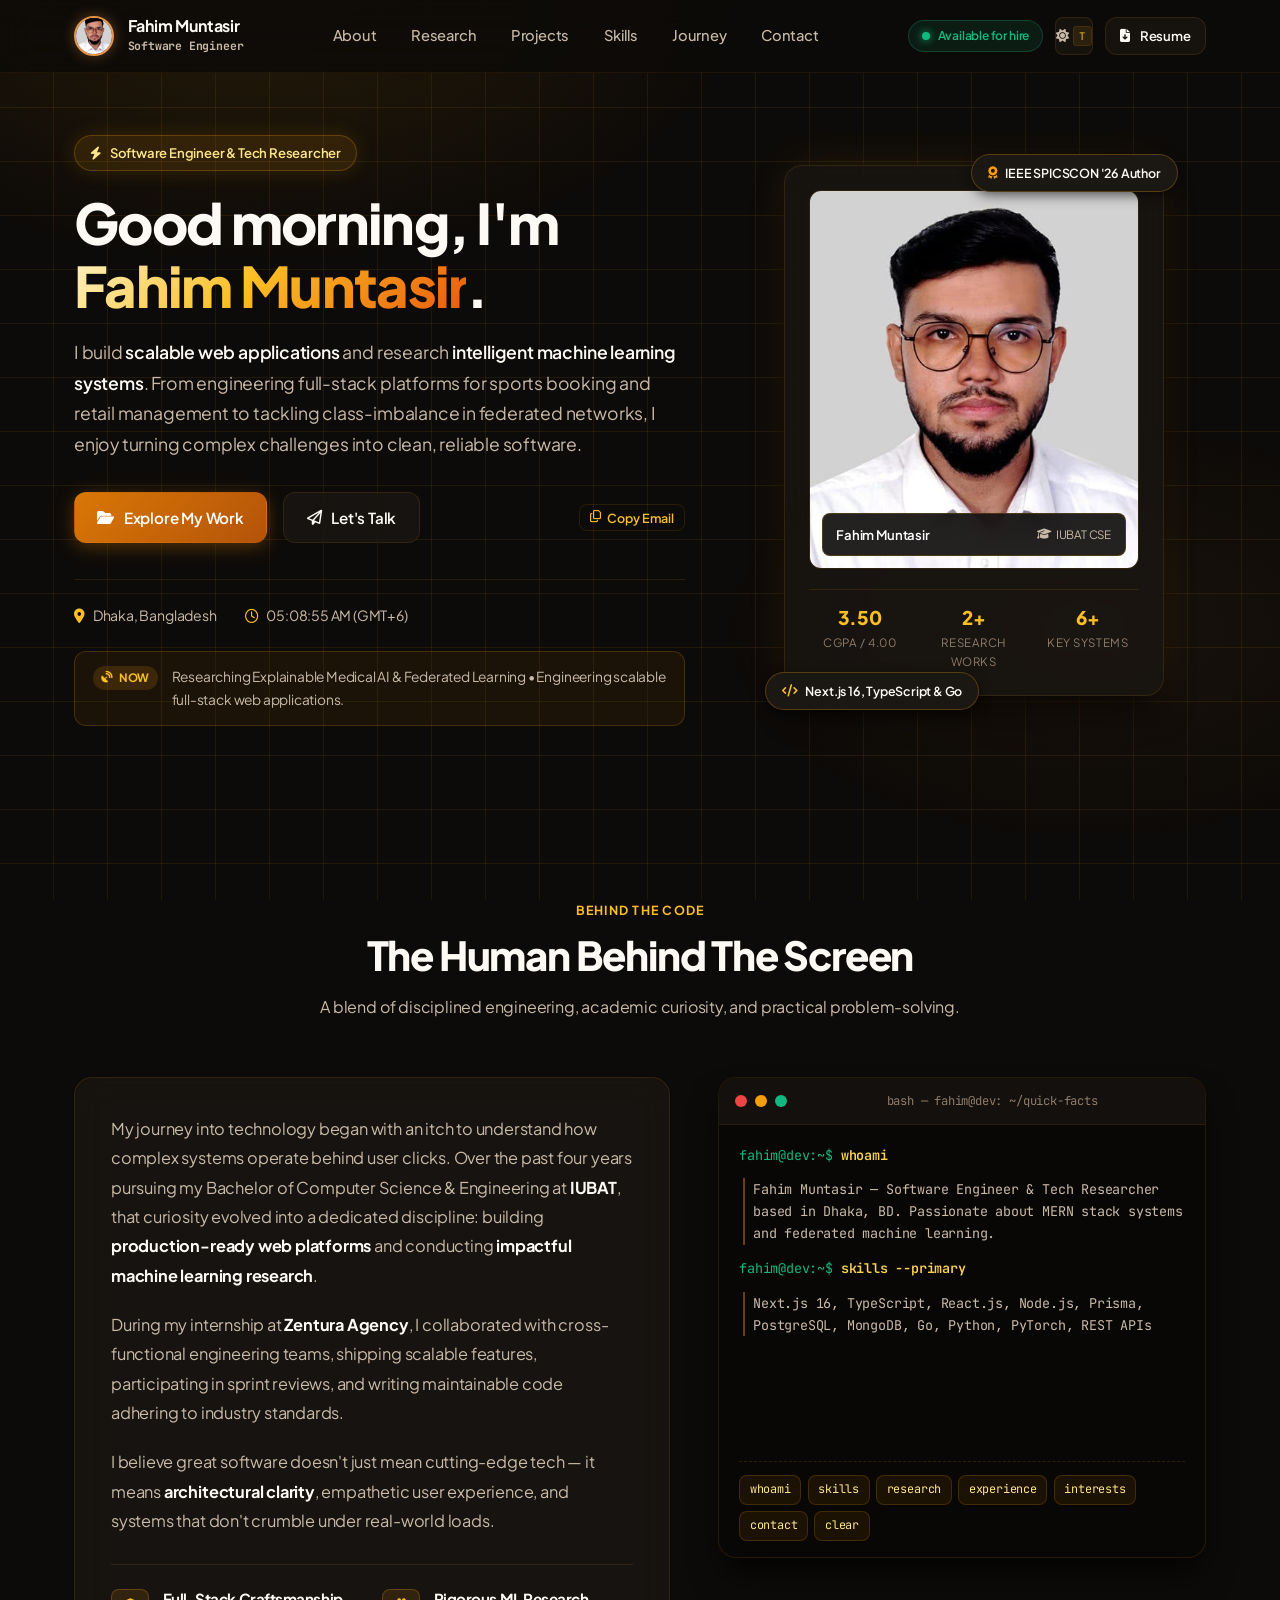
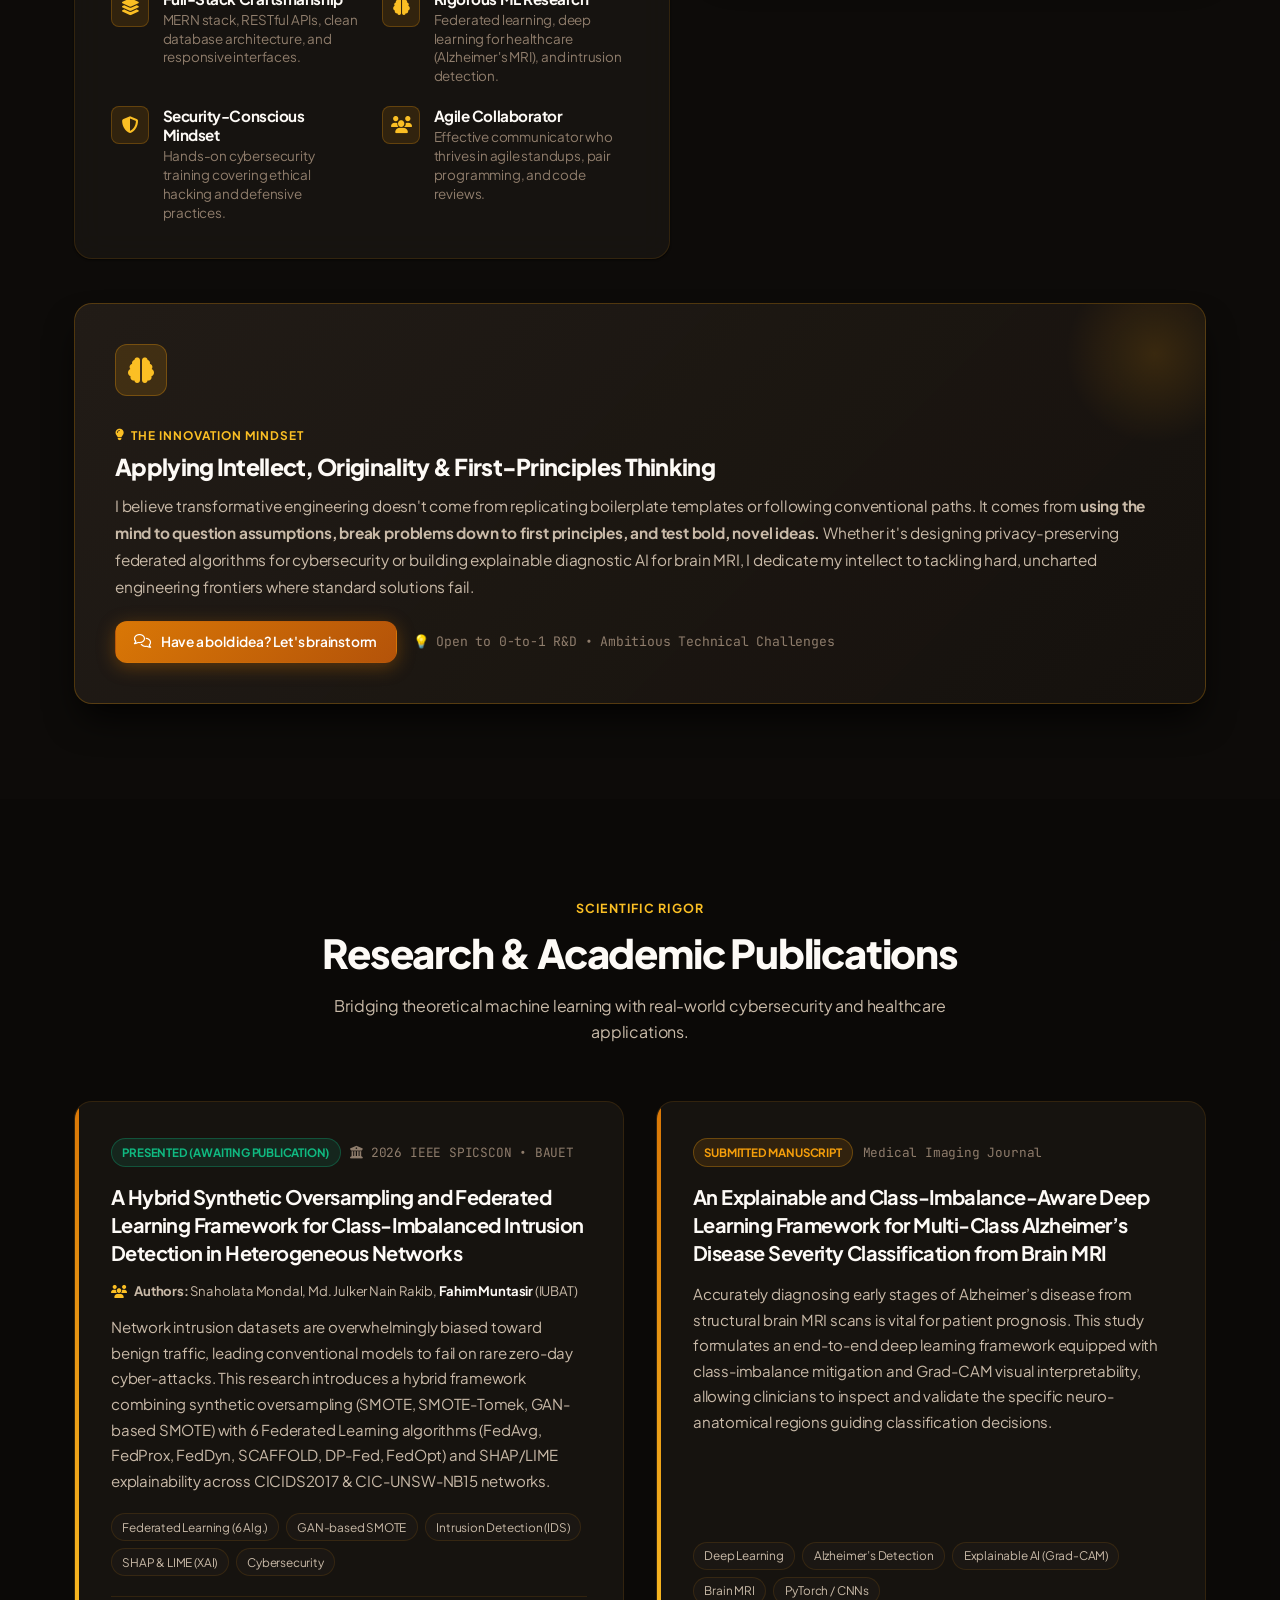
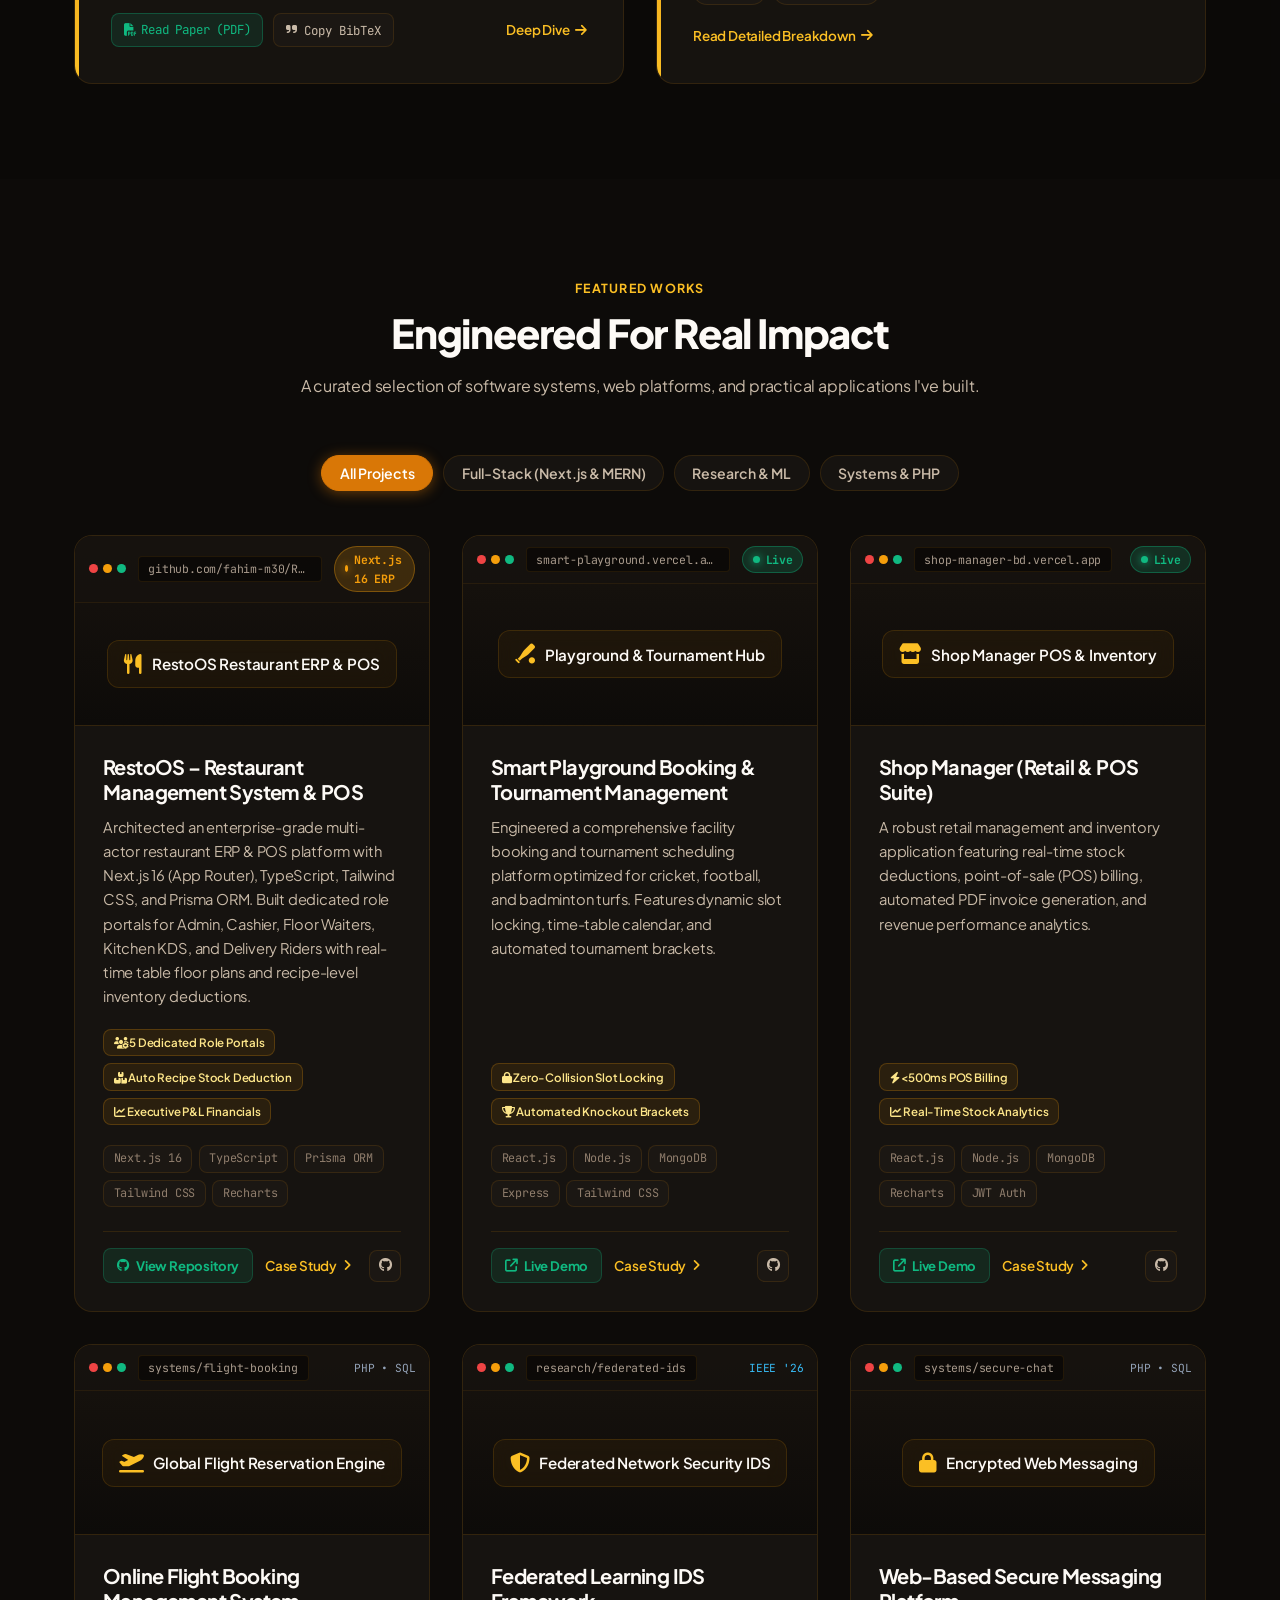
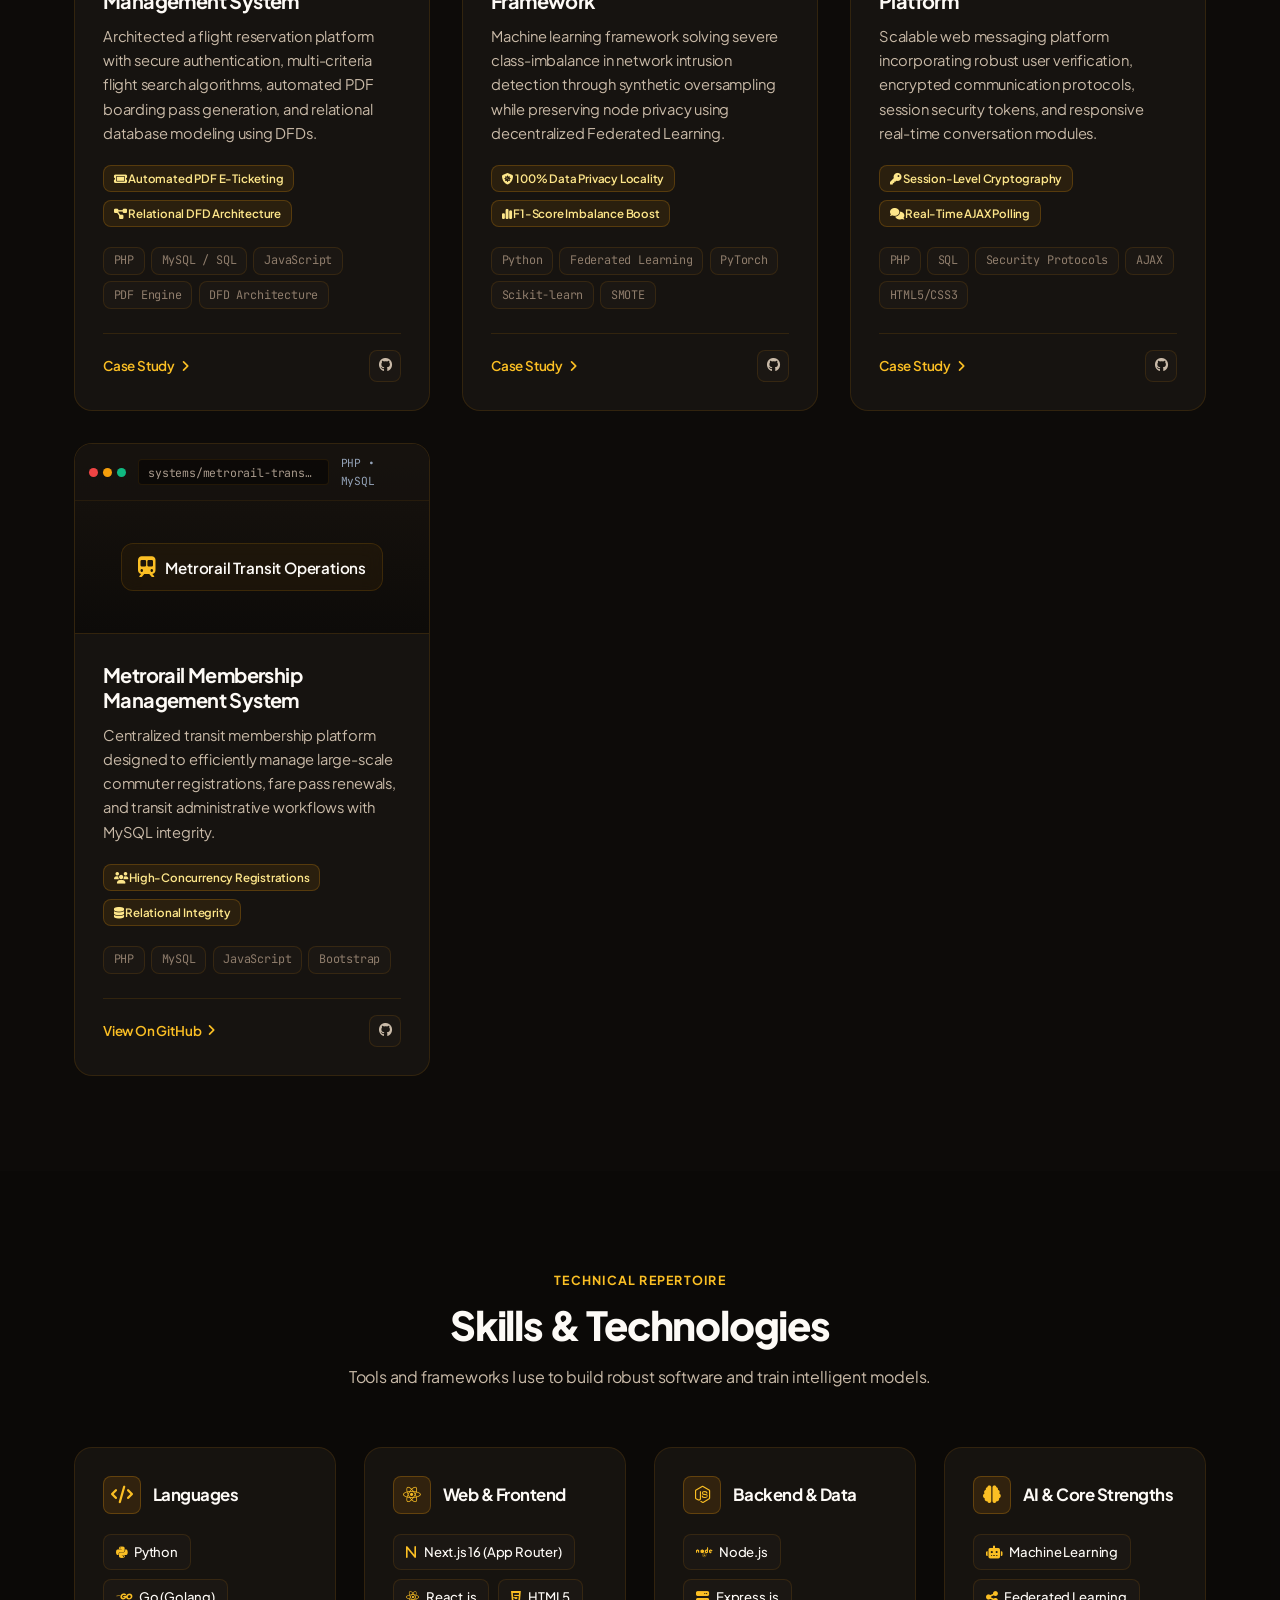
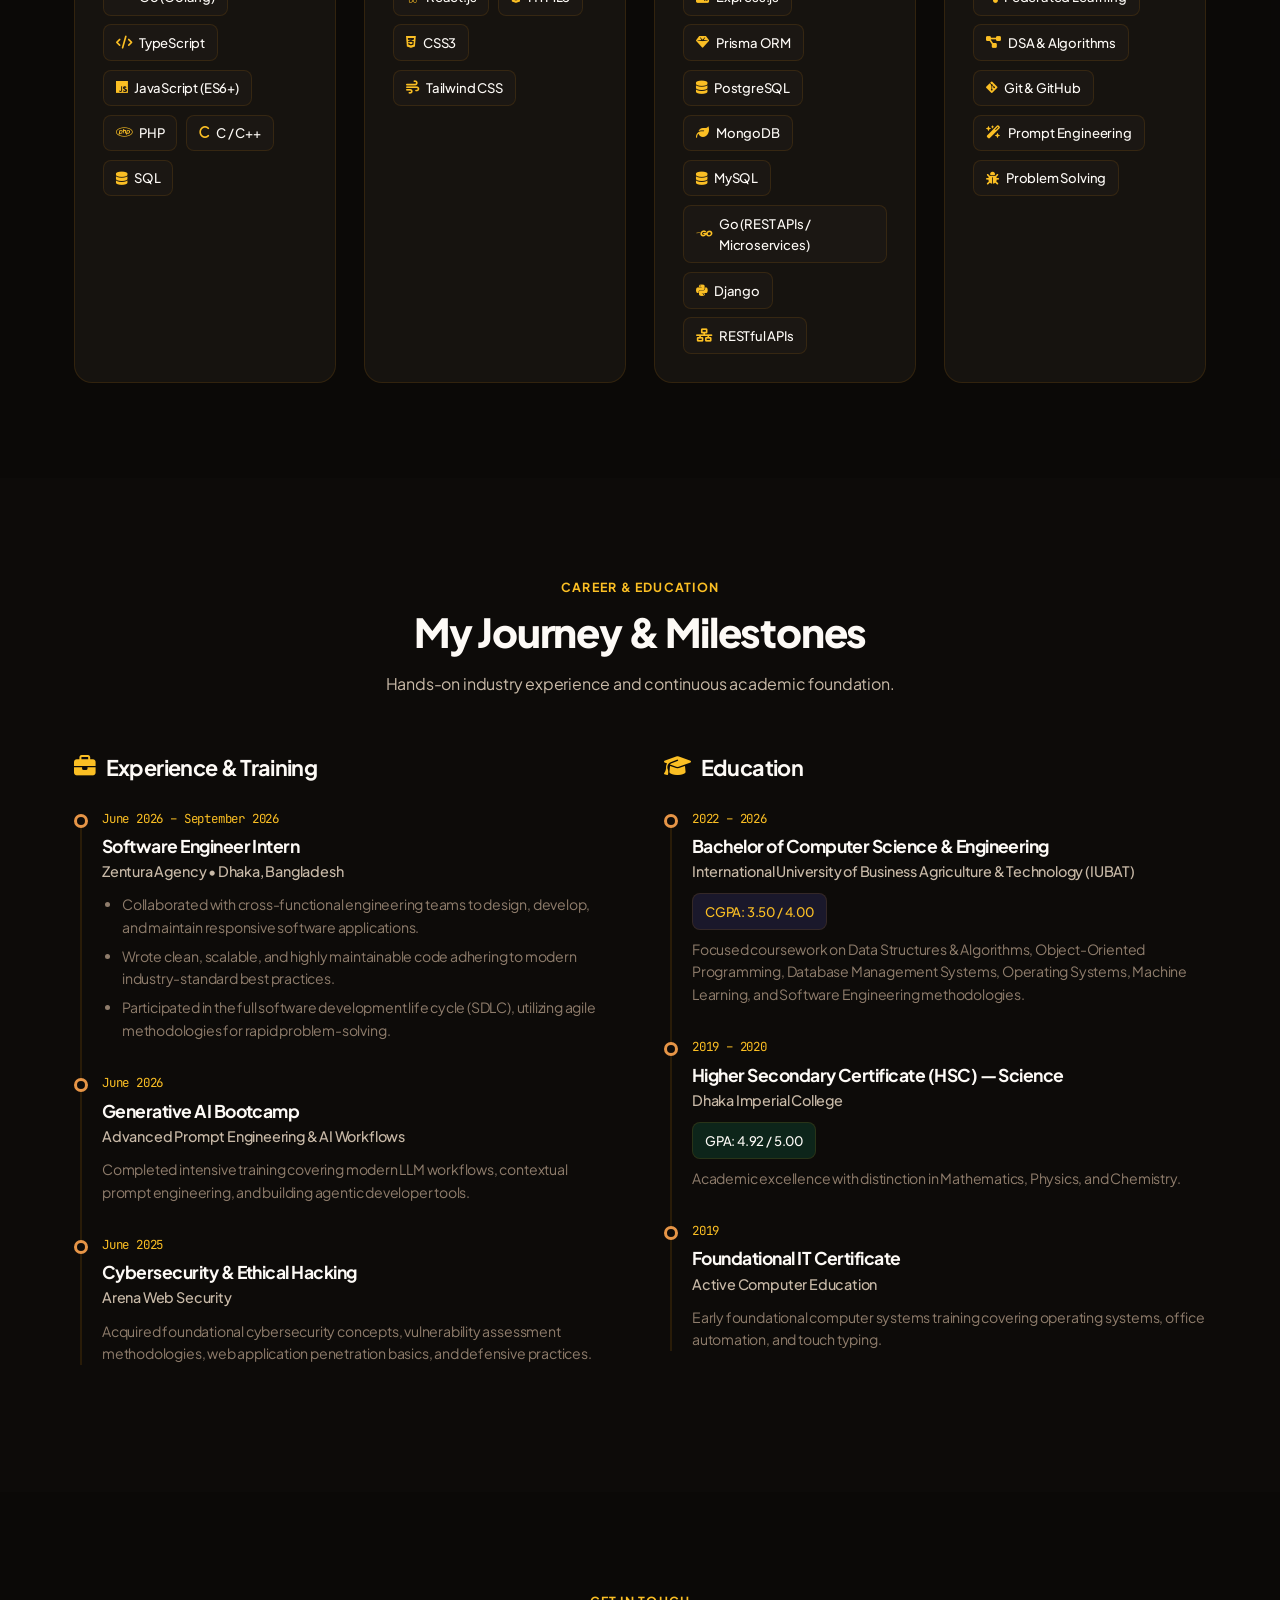
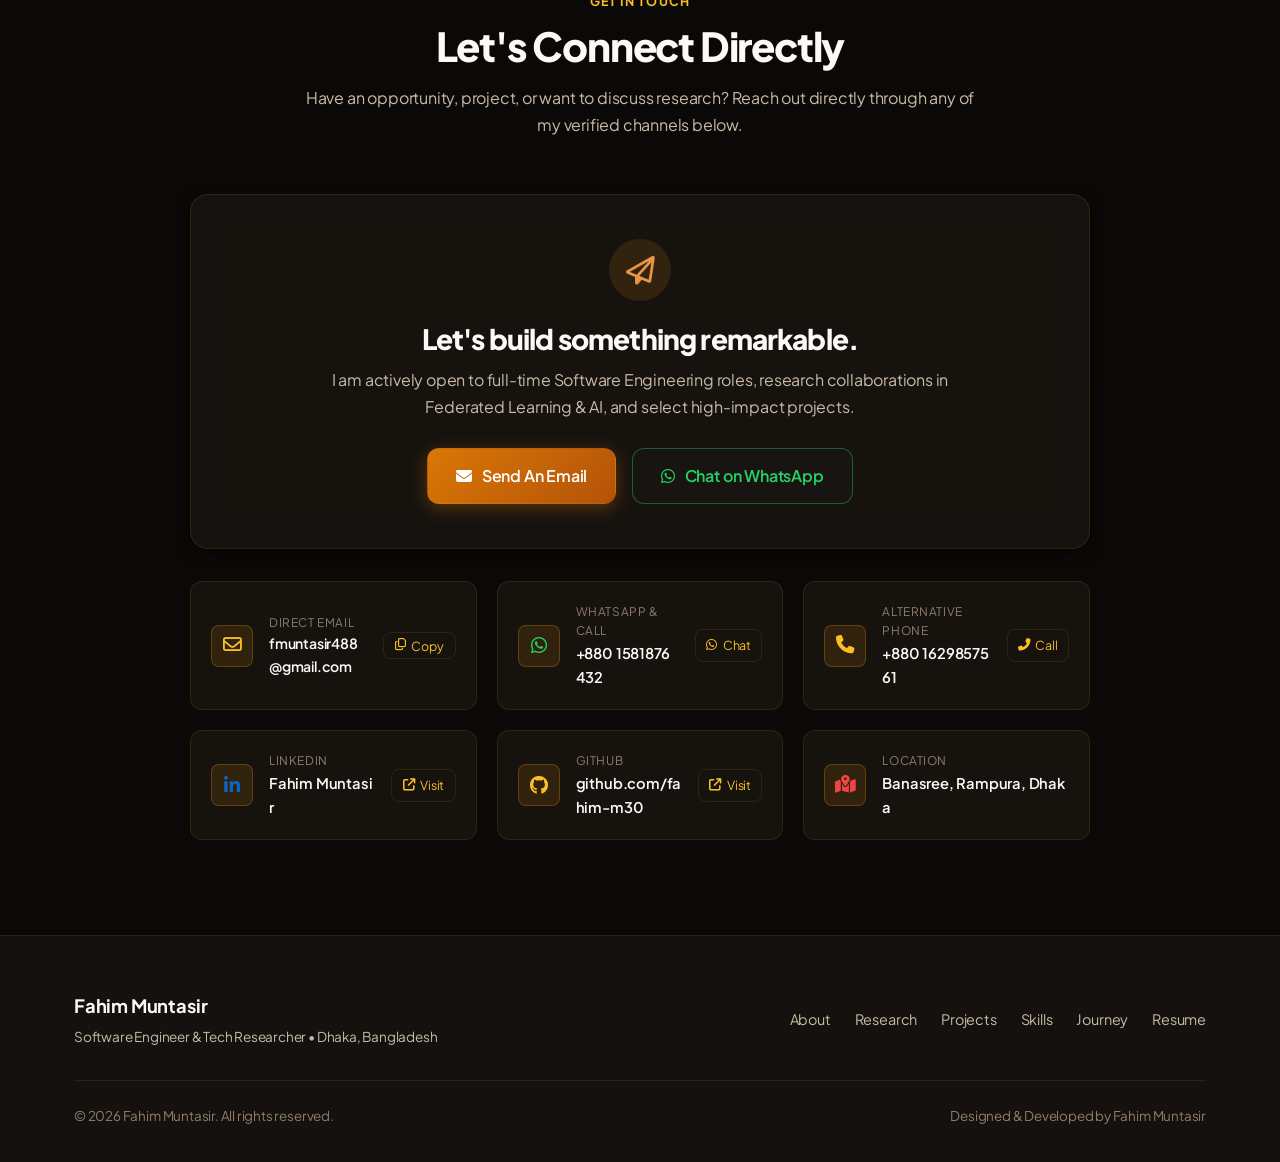
==== commit 706e8c59: "feat: add RestoOS enterprise ERP project, TypeScript, Prisma, PostgreSQL and updated CV metrics" ====
--- a/index.html
+++ b/index.html
@@ -28,7 +28,7 @@
   <link rel="stylesheet" href="https://cdnjs.cloudflare.com/ajax/libs/font-awesome/6.5.1/css/all.min.css">
 
   <!-- Custom Stylesheet with Cache-Buster -->
-  <link rel="stylesheet" href="assets/css/style.css?v=espresso-luxury-5">
+  <link rel="stylesheet" href="assets/css/style.css?v=espresso-luxury-6">
 </head>
 <body>
 
@@ -139,7 +139,7 @@
             
             <div class="floating-pill pill-bottom-left">
               <i class="fa-solid fa-code" style="color: var(--accent-primary-light);"></i>
-              <span>Go, Python &amp; MERN Stack</span>
+              <span>Next.js 16, TypeScript &amp; Go</span>
             </div>
 
             <div class="card-img-container">
@@ -245,7 +245,7 @@
                 <span class="term-prompt">fahim@dev:~$</span> <span class="term-cmd">skills --primary</span>
               </div>
               <div class="term-output">
-                Go (Golang), Python, React.js, Node.js, Express, MongoDB, PyTorch, PHP, MySQL, REST APIs
+                Next.js 16, TypeScript, React.js, Node.js, Prisma, PostgreSQL, MongoDB, Go, Python, PyTorch, REST APIs
               </div>
             </div>
 
@@ -395,12 +395,68 @@
         <!-- Filter Tabs -->
         <div class="filter-tabs">
           <button class="filter-btn active" data-filter="all">All Projects</button>
-          <button class="filter-btn" data-filter="mern">Full-Stack (MERN)</button>
+          <button class="filter-btn" data-filter="mern">Full-Stack (Next.js &amp; MERN)</button>
           <button class="filter-btn" data-filter="research">Research &amp; ML</button>
           <button class="filter-btn" data-filter="systems">Systems &amp; PHP</button>
         </div>
 
         <div class="projects-grid" id="projects-grid">
+
+          <!-- Project 0: RestoOS Restaurant ERP & POS -->
+          <div class="spotlight-card" data-category="mern">
+            <div class="browser-mockup">
+              <div class="browser-bar">
+                <div class="browser-dots">
+                  <span style="background: #ef4444;"></span>
+                  <span style="background: #f59e0b;"></span>
+                  <span style="background: #10b981;"></span>
+                </div>
+                <div class="browser-url">github.com/fahim-m30/Restaurant-Management-System</div>
+                <a href="https://github.com/fahim-m30/Restaurant-Management-System" target="_blank" rel="noopener" style="margin-left: auto; font-size: 0.72rem; font-weight: 700; padding: 0.2rem 0.6rem; border-radius: var(--radius-full); background: rgba(245, 158, 11, 0.18); color: #f59e0b; border: 1px solid rgba(245, 158, 11, 0.35); display: inline-flex; align-items: center; gap: 0.35rem; text-decoration: none;">
+                  <span style="width: 7px; height: 7px; border-radius: 50%; background: #f59e0b; box-shadow: 0 0 8px #f59e0b;"></span> Next.js 16 ERP
+                </a>
+              </div>
+              <div class="browser-canvas">
+                <div class="mockup-preview-badge">
+                  <i class="fa-solid fa-utensils"></i>
+                  <span>RestoOS Restaurant ERP &amp; POS</span>
+                </div>
+              </div>
+            </div>
+            <div class="project-body">
+              <h3 class="project-title">RestoOS – Restaurant Management System &amp; POS</h3>
+              <p class="project-desc">
+                Architected an enterprise-grade multi-actor restaurant ERP &amp; POS platform with Next.js 16 (App Router), TypeScript, Tailwind CSS, and Prisma ORM. Built dedicated role portals for Admin, Cashier, Floor Waiters, Kitchen KDS, and Delivery Riders with real-time table floor plans and recipe-level inventory deductions.
+              </p>
+              <div class="project-metrics">
+                <span class="metric-pill"><i class="fa-solid fa-users-gear"></i> 5 Dedicated Role Portals</span>
+                <span class="metric-pill"><i class="fa-solid fa-boxes-stacked"></i> Auto Recipe Stock Deduction</span>
+                <span class="metric-pill"><i class="fa-solid fa-chart-line"></i> Executive P&amp;L Financials</span>
+              </div>
+              <div class="project-tech">
+                <span class="tech-chip">Next.js 16</span>
+                <span class="tech-chip">TypeScript</span>
+                <span class="tech-chip">Prisma ORM</span>
+                <span class="tech-chip">Tailwind CSS</span>
+                <span class="tech-chip">Recharts</span>
+              </div>
+              <div class="project-actions">
+                <div style="display: flex; align-items: center; gap: 0.75rem;">
+                  <a href="https://github.com/fahim-m30/Restaurant-Management-System" target="_blank" class="btn-live-preview" rel="noopener">
+                    <i class="fa-brands fa-github"></i> View Repository
+                  </a>
+                  <a href="javascript:void(0)" class="btn-details" data-project="restoos">
+                    Case Study <i class="fa-solid fa-angle-right"></i>
+                  </a>
+                </div>
+                <div class="action-links">
+                  <a href="https://github.com/fahim-m30/Restaurant-Management-System" target="_blank" class="action-icon" title="View Source Code" rel="noopener">
+                    <i class="fa-brands fa-github"></i>
+                  </a>
+                </div>
+              </div>
+            </div>
+          </div>
 
           <!-- Project 1: Smart Playground -->
           <div class="spotlight-card" data-category="mern">
@@ -726,6 +782,7 @@
             <div class="skill-list">
               <span class="skill-badge"><i class="fa-brands fa-python"></i> Python</span>
               <span class="skill-badge"><i class="fa-brands fa-golang"></i> Go (Golang)</span>
+              <span class="skill-badge"><i class="fa-solid fa-code"></i> TypeScript</span>
               <span class="skill-badge"><i class="fa-brands fa-js"></i> JavaScript (ES6+)</span>
               <span class="skill-badge"><i class="fa-brands fa-php"></i> PHP</span>
               <span class="skill-badge"><i class="fa-solid fa-c"></i> C / C++</span>
@@ -740,8 +797,8 @@
               <h4>Web &amp; Frontend</h4>
             </div>
             <div class="skill-list">
+              <span class="skill-badge"><i class="fa-solid fa-n"></i> Next.js 16 (App Router)</span>
               <span class="skill-badge"><i class="fa-brands fa-react"></i> React.js</span>
-              <span class="skill-badge"><i class="fa-solid fa-n"></i> Next.js</span>
               <span class="skill-badge"><i class="fa-brands fa-html5"></i> HTML5</span>
               <span class="skill-badge"><i class="fa-brands fa-css3-alt"></i> CSS3</span>
               <span class="skill-badge"><i class="fa-solid fa-wind"></i> Tailwind CSS</span>
@@ -757,10 +814,12 @@
             <div class="skill-list">
               <span class="skill-badge"><i class="fa-brands fa-node"></i> Node.js</span>
               <span class="skill-badge"><i class="fa-solid fa-server"></i> Express.js</span>
+              <span class="skill-badge"><i class="fa-solid fa-gem"></i> Prisma ORM</span>
+              <span class="skill-badge"><i class="fa-solid fa-database"></i> PostgreSQL</span>
+              <span class="skill-badge"><i class="fa-solid fa-leaf"></i> MongoDB</span>
+              <span class="skill-badge"><i class="fa-solid fa-database"></i> MySQL</span>
               <span class="skill-badge"><i class="fa-brands fa-golang"></i> Go (REST APIs / Microservices)</span>
               <span class="skill-badge"><i class="fa-brands fa-python"></i> Django</span>
-              <span class="skill-badge"><i class="fa-solid fa-leaf"></i> MongoDB</span>
-              <span class="skill-badge"><i class="fa-solid fa-database"></i> MySQL</span>
               <span class="skill-badge"><i class="fa-solid fa-network-wired"></i> RESTful APIs</span>
             </div>
           </div>
@@ -1067,6 +1126,6 @@
   </div>
 
   <!-- Custom JavaScript with Cache-Buster -->
-  <script src="assets/js/main.js?v=espresso-luxury-4"></script>
+  <script src="assets/js/main.js?v=espresso-luxury-5"></script>
 </body>
 </html>
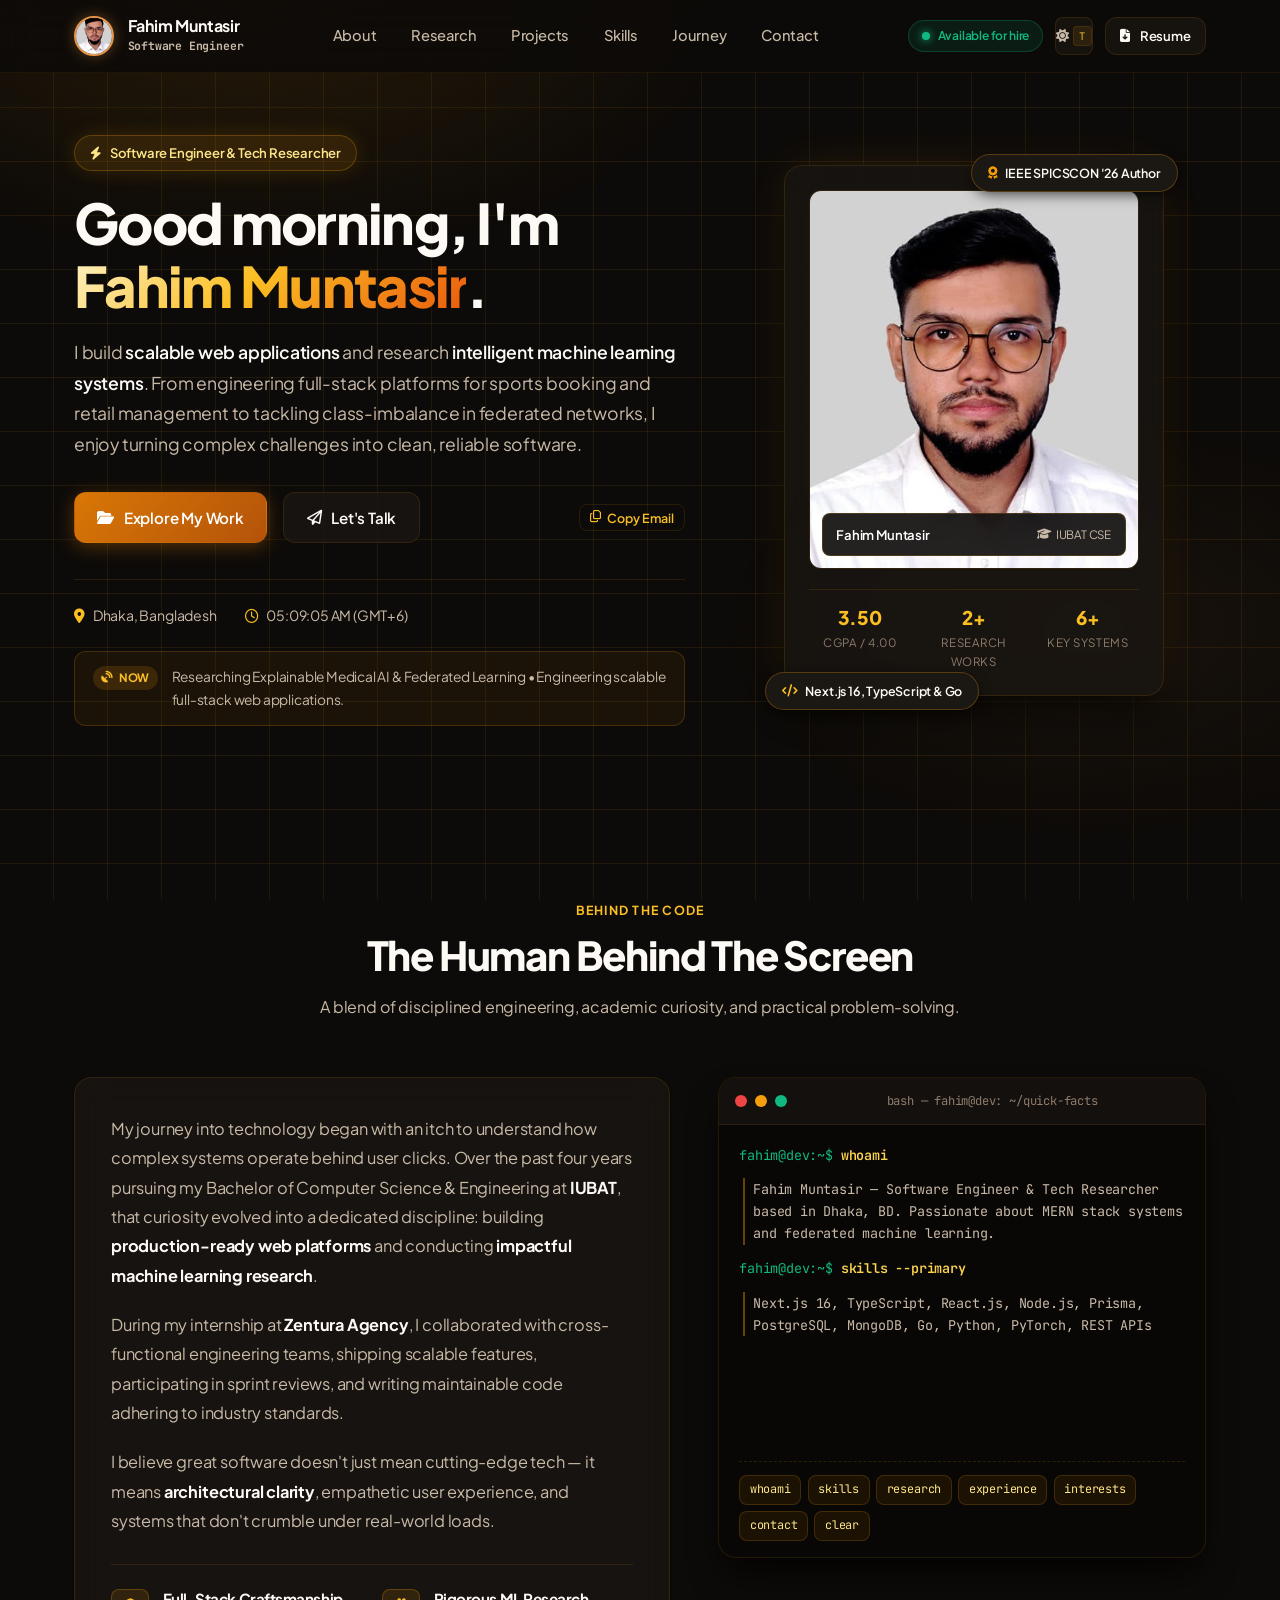
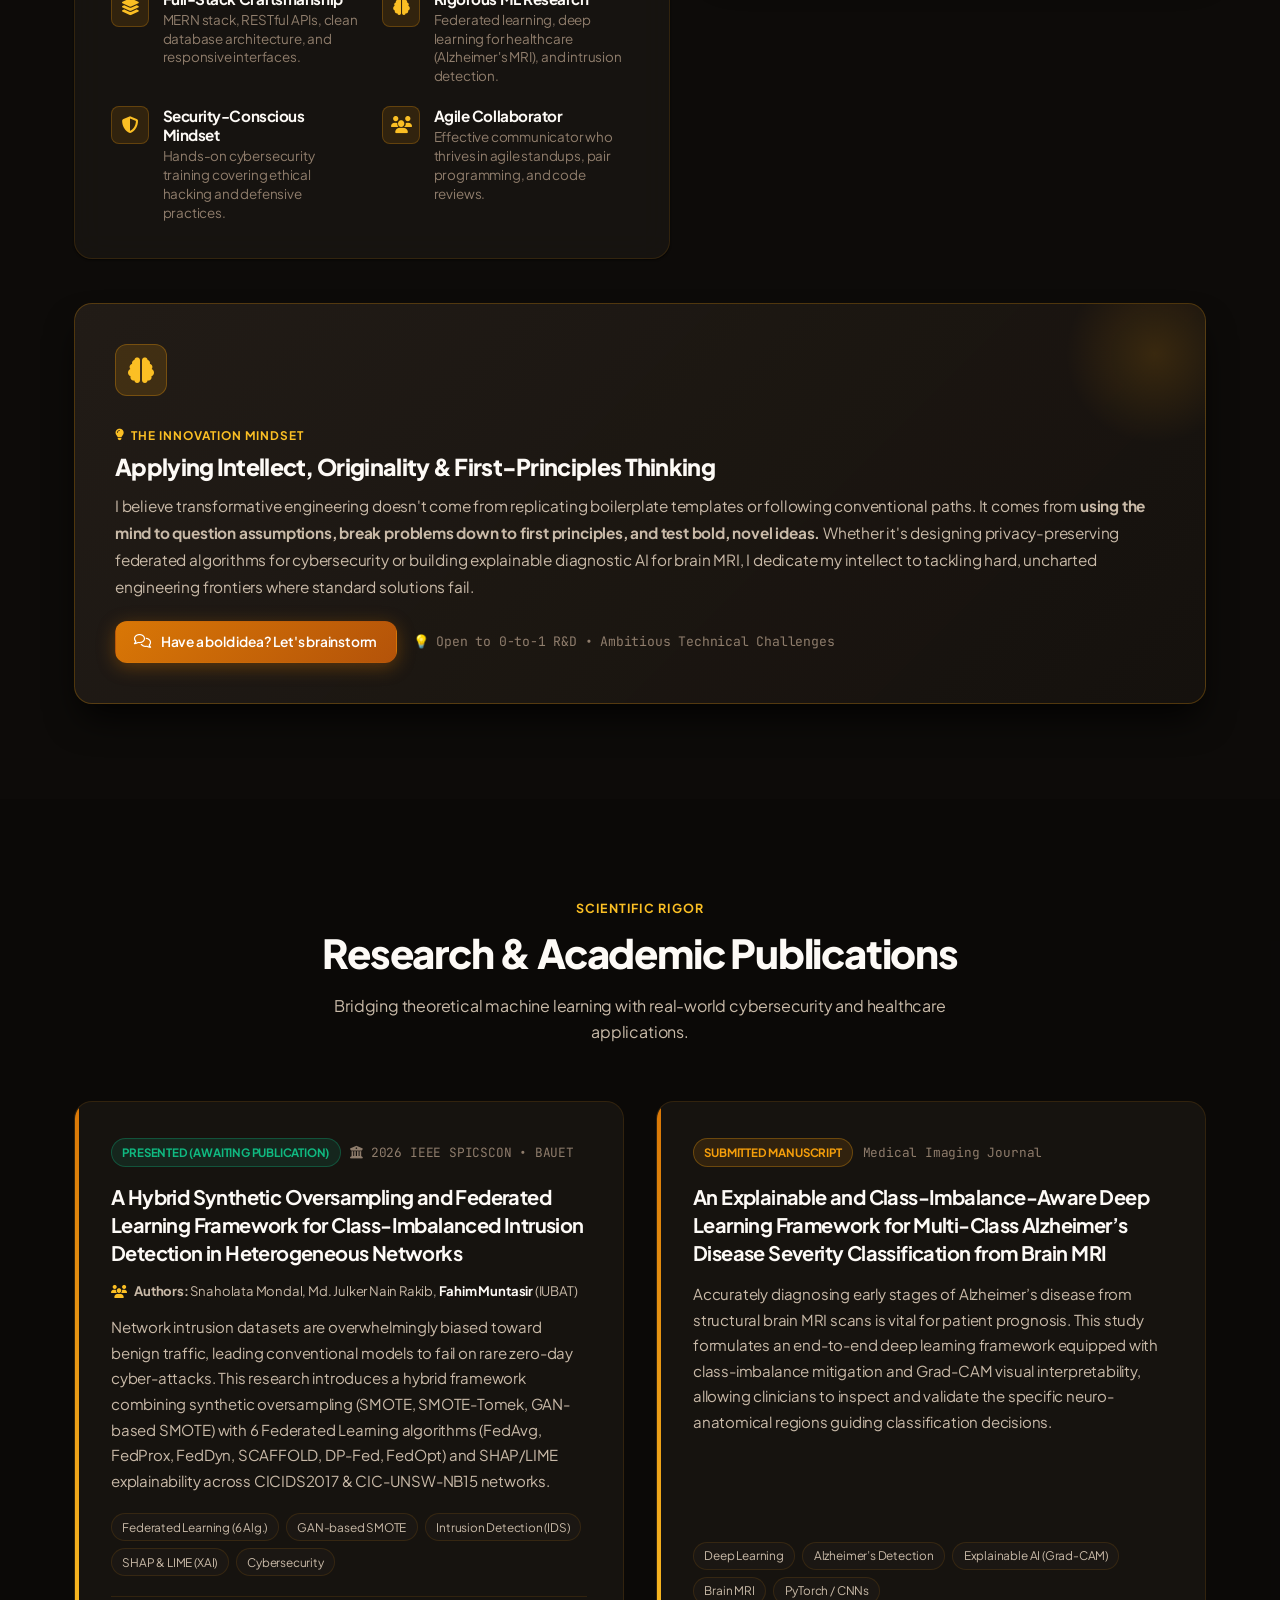
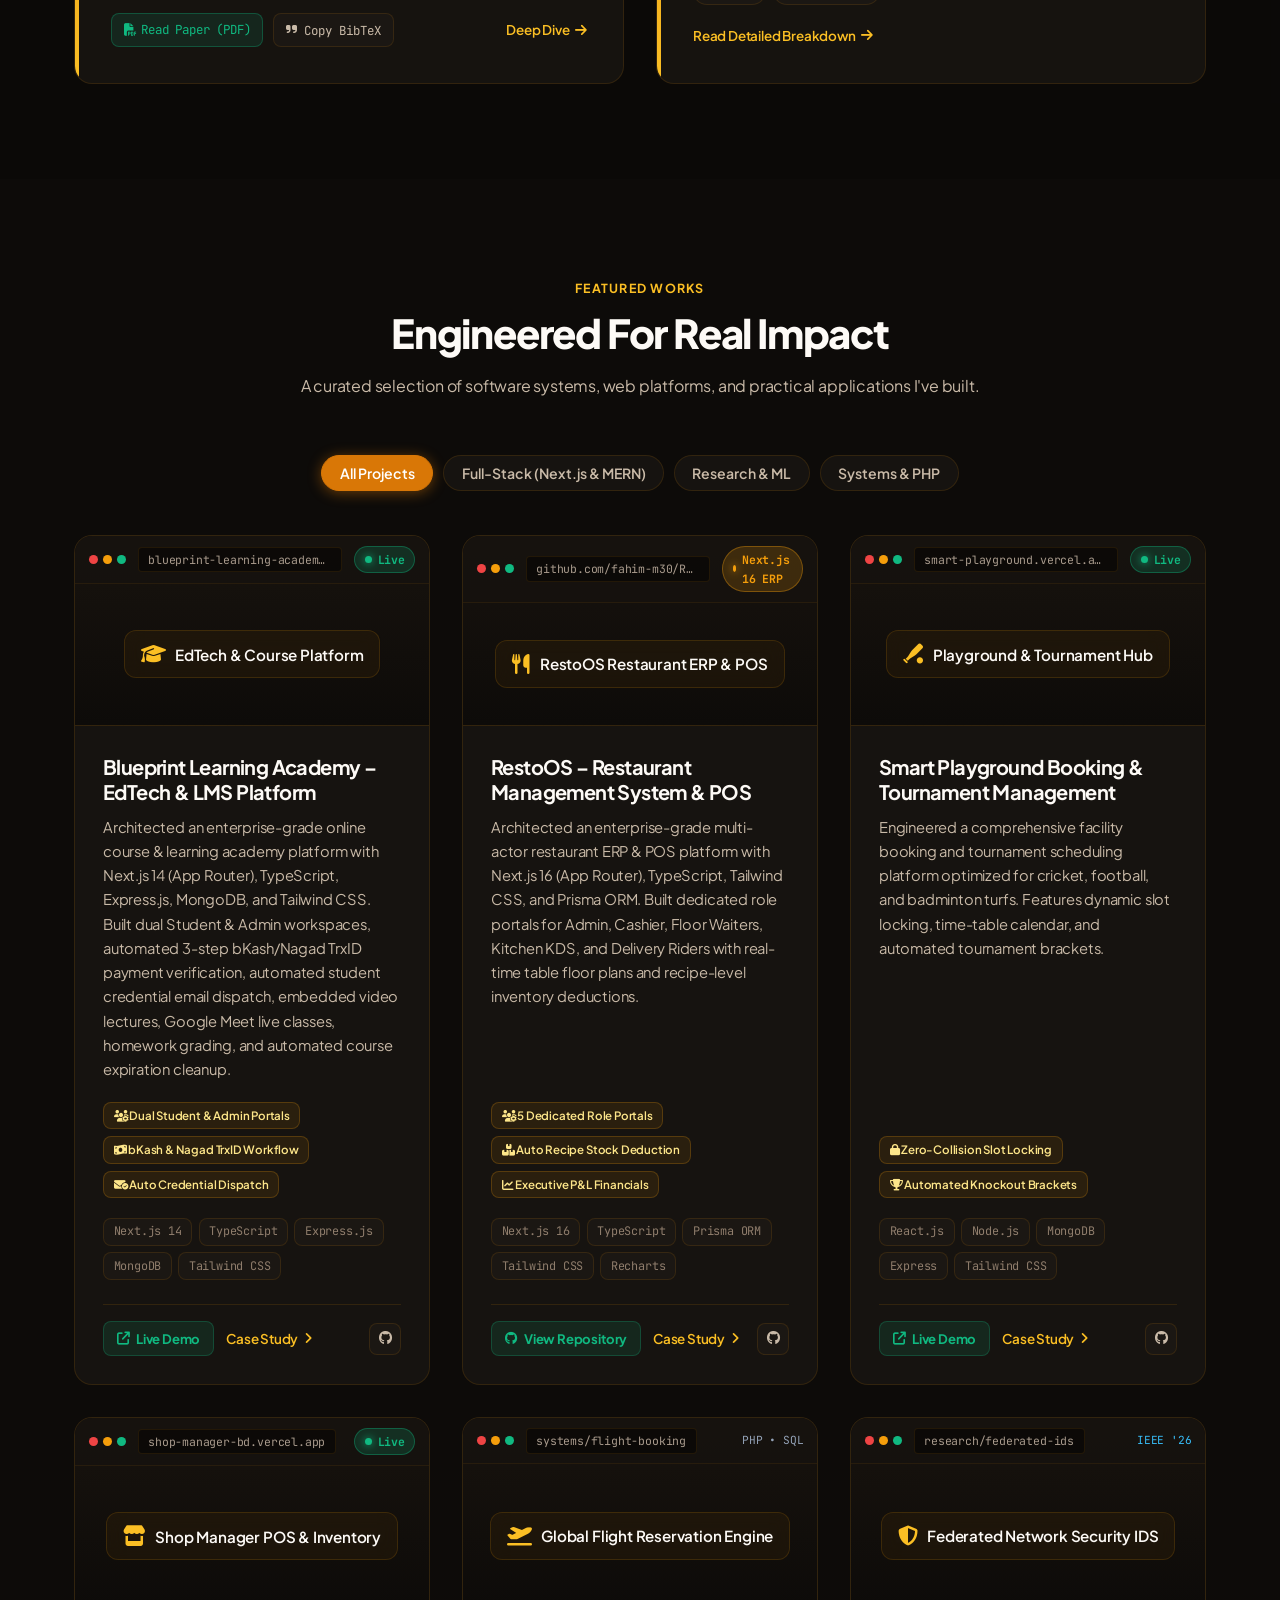
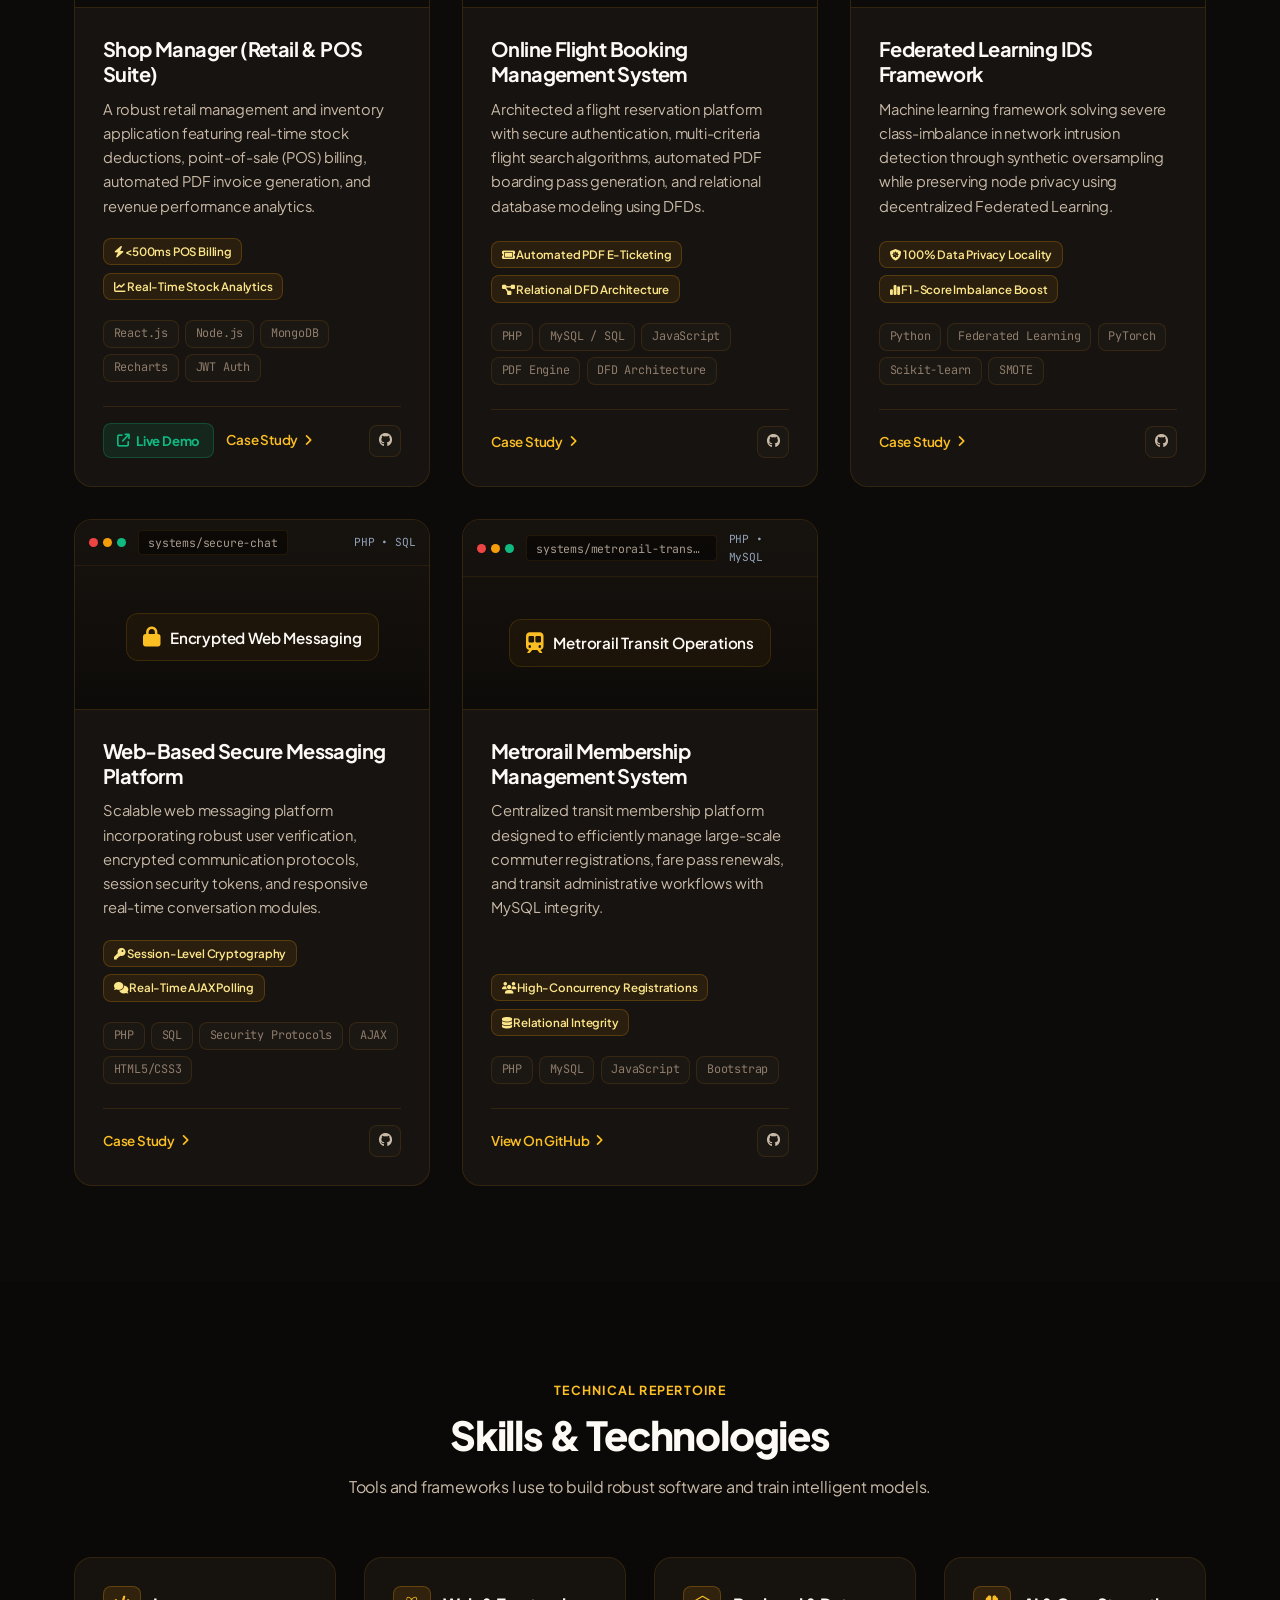
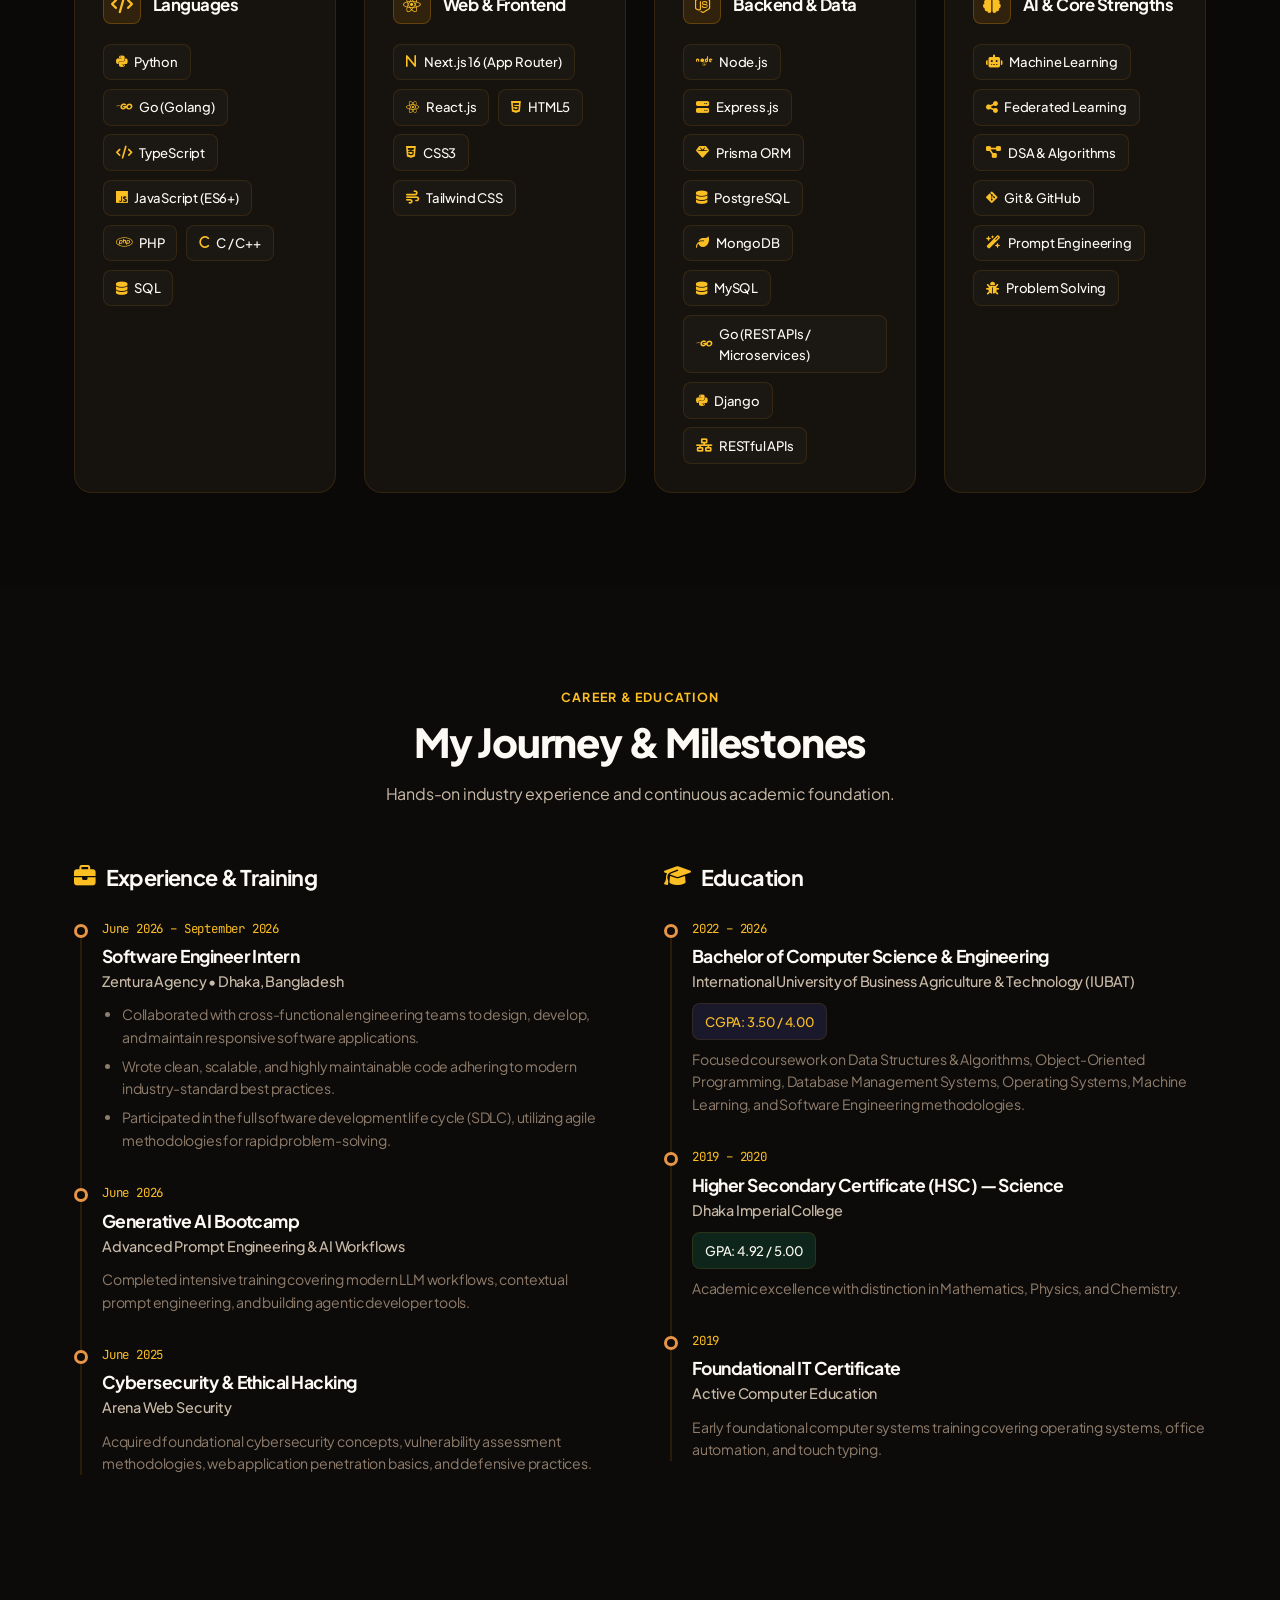
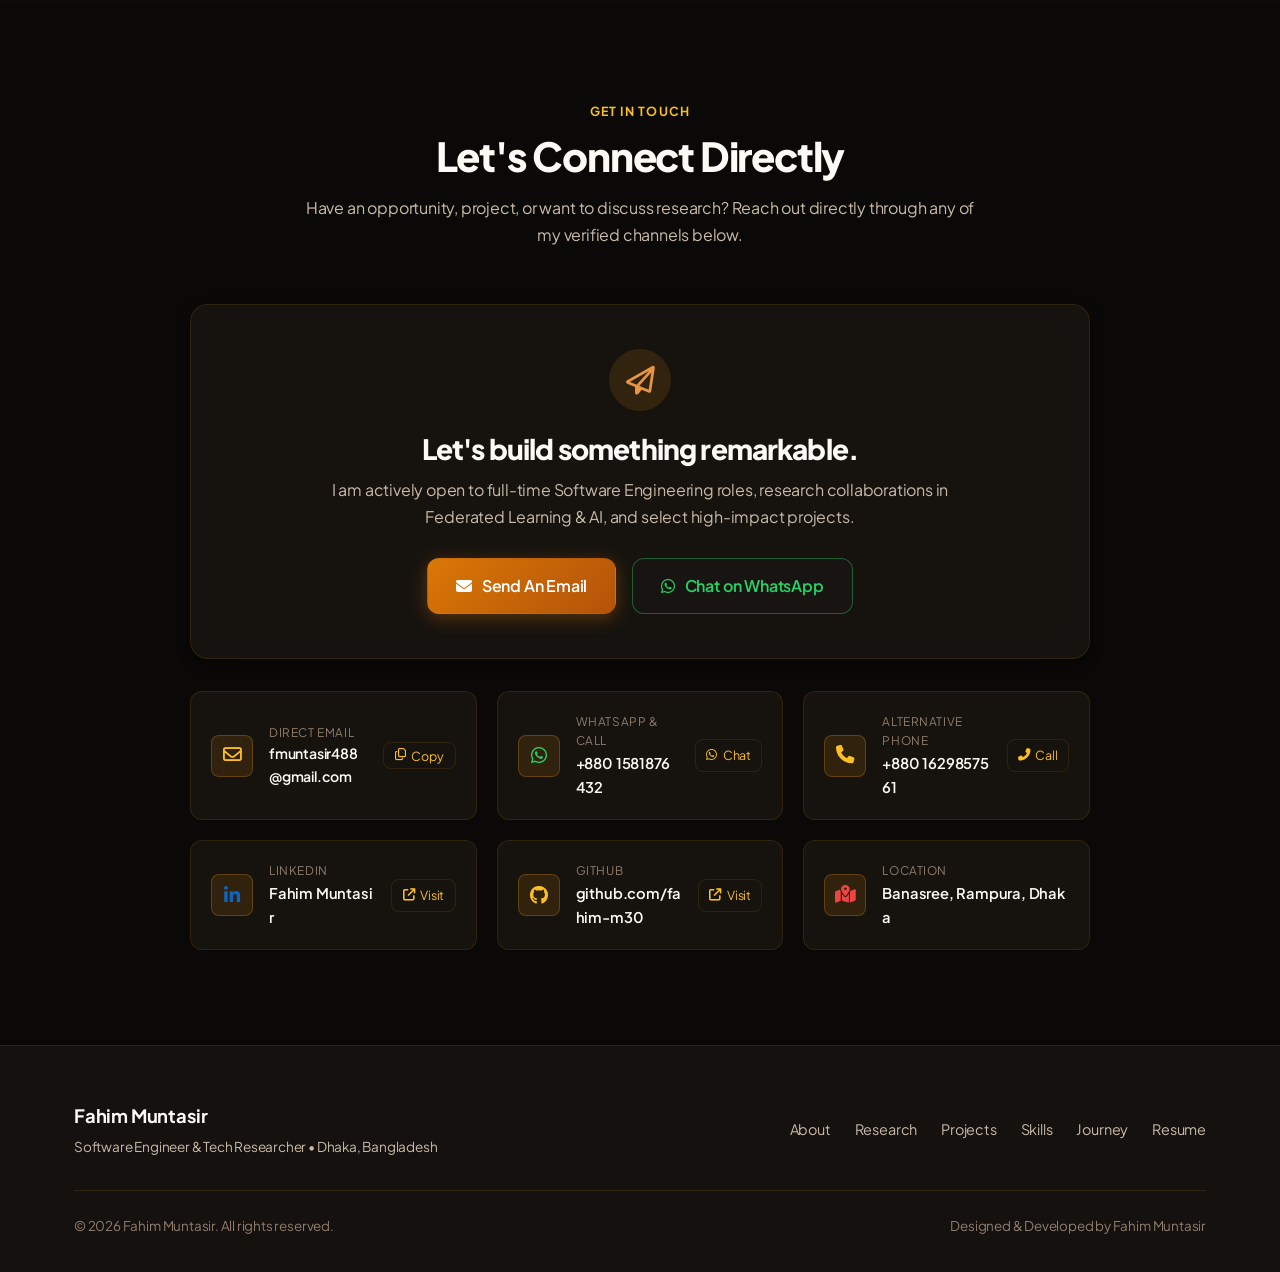
==== commit 48ecf3ce: "feat: add Blueprint Learning Academy EdTech LMS project with live demo" ====
--- a/index.html
+++ b/index.html
@@ -28,7 +28,7 @@
   <link rel="stylesheet" href="https://cdnjs.cloudflare.com/ajax/libs/font-awesome/6.5.1/css/all.min.css">
 
   <!-- Custom Stylesheet with Cache-Buster -->
-  <link rel="stylesheet" href="assets/css/style.css?v=espresso-luxury-6">
+  <link rel="stylesheet" href="assets/css/style.css?v=espresso-luxury-7">
 </head>
 <body>
 
@@ -402,6 +402,62 @@
 
         <div class="projects-grid" id="projects-grid">
 
+          <!-- Project: Blueprint Learning Academy -->
+          <div class="spotlight-card" data-category="mern">
+            <div class="browser-mockup">
+              <div class="browser-bar">
+                <div class="browser-dots">
+                  <span style="background: #ef4444;"></span>
+                  <span style="background: #f59e0b;"></span>
+                  <span style="background: #10b981;"></span>
+                </div>
+                <div class="browser-url">blueprint-learning-academy.vercel.app</div>
+                <a href="https://blueprint-learning-academy.vercel.app" target="_blank" rel="noopener" style="margin-left: auto; font-size: 0.72rem; font-weight: 700; padding: 0.2rem 0.6rem; border-radius: var(--radius-full); background: rgba(16, 185, 129, 0.18); color: #10b981; border: 1px solid rgba(16, 185, 129, 0.35); display: inline-flex; align-items: center; gap: 0.35rem; text-decoration: none;">
+                  <span style="width: 7px; height: 7px; border-radius: 50%; background: #10b981; box-shadow: 0 0 8px #10b981;"></span> Live
+                </a>
+              </div>
+              <div class="browser-canvas">
+                <div class="mockup-preview-badge">
+                  <i class="fa-solid fa-graduation-cap"></i>
+                  <span>EdTech &amp; Course Platform</span>
+                </div>
+              </div>
+            </div>
+            <div class="project-body">
+              <h3 class="project-title">Blueprint Learning Academy – EdTech &amp; LMS Platform</h3>
+              <p class="project-desc">
+                Architected an enterprise-grade online course &amp; learning academy platform with Next.js 14 (App Router), TypeScript, Express.js, MongoDB, and Tailwind CSS. Built dual Student &amp; Admin workspaces, automated 3-step bKash/Nagad TrxID payment verification, automated student credential email dispatch, embedded video lectures, Google Meet live classes, homework grading, and automated course expiration cleanup.
+              </p>
+              <div class="project-metrics">
+                <span class="metric-pill"><i class="fa-solid fa-users-gear"></i> Dual Student &amp; Admin Portals</span>
+                <span class="metric-pill"><i class="fa-solid fa-money-bill-wave"></i> bKash &amp; Nagad TrxID Workflow</span>
+                <span class="metric-pill"><i class="fa-solid fa-envelope-circle-check"></i> Auto Credential Dispatch</span>
+              </div>
+              <div class="project-tech">
+                <span class="tech-chip">Next.js 14</span>
+                <span class="tech-chip">TypeScript</span>
+                <span class="tech-chip">Express.js</span>
+                <span class="tech-chip">MongoDB</span>
+                <span class="tech-chip">Tailwind CSS</span>
+              </div>
+              <div class="project-actions">
+                <div style="display: flex; align-items: center; gap: 0.75rem;">
+                  <a href="https://blueprint-learning-academy.vercel.app" target="_blank" class="btn-live-preview" rel="noopener">
+                    <i class="fa-solid fa-arrow-up-right-from-square"></i> Live Demo
+                  </a>
+                  <a href="javascript:void(0)" class="btn-details" data-project="blueprint">
+                    Case Study <i class="fa-solid fa-angle-right"></i>
+                  </a>
+                </div>
+                <div class="action-links">
+                  <a href="https://github.com/fahim-m30/Blueprint-Learning-Academy" target="_blank" class="action-icon" title="View Source Code" rel="noopener">
+                    <i class="fa-brands fa-github"></i>
+                  </a>
+                </div>
+              </div>
+            </div>
+          </div>
+
           <!-- Project 0: RestoOS Restaurant ERP & POS -->
           <div class="spotlight-card" data-category="mern">
             <div class="browser-mockup">
@@ -1126,6 +1182,6 @@
   </div>
 
   <!-- Custom JavaScript with Cache-Buster -->
-  <script src="assets/js/main.js?v=espresso-luxury-5"></script>
+  <script src="assets/js/main.js?v=espresso-luxury-6"></script>
 </body>
 </html>
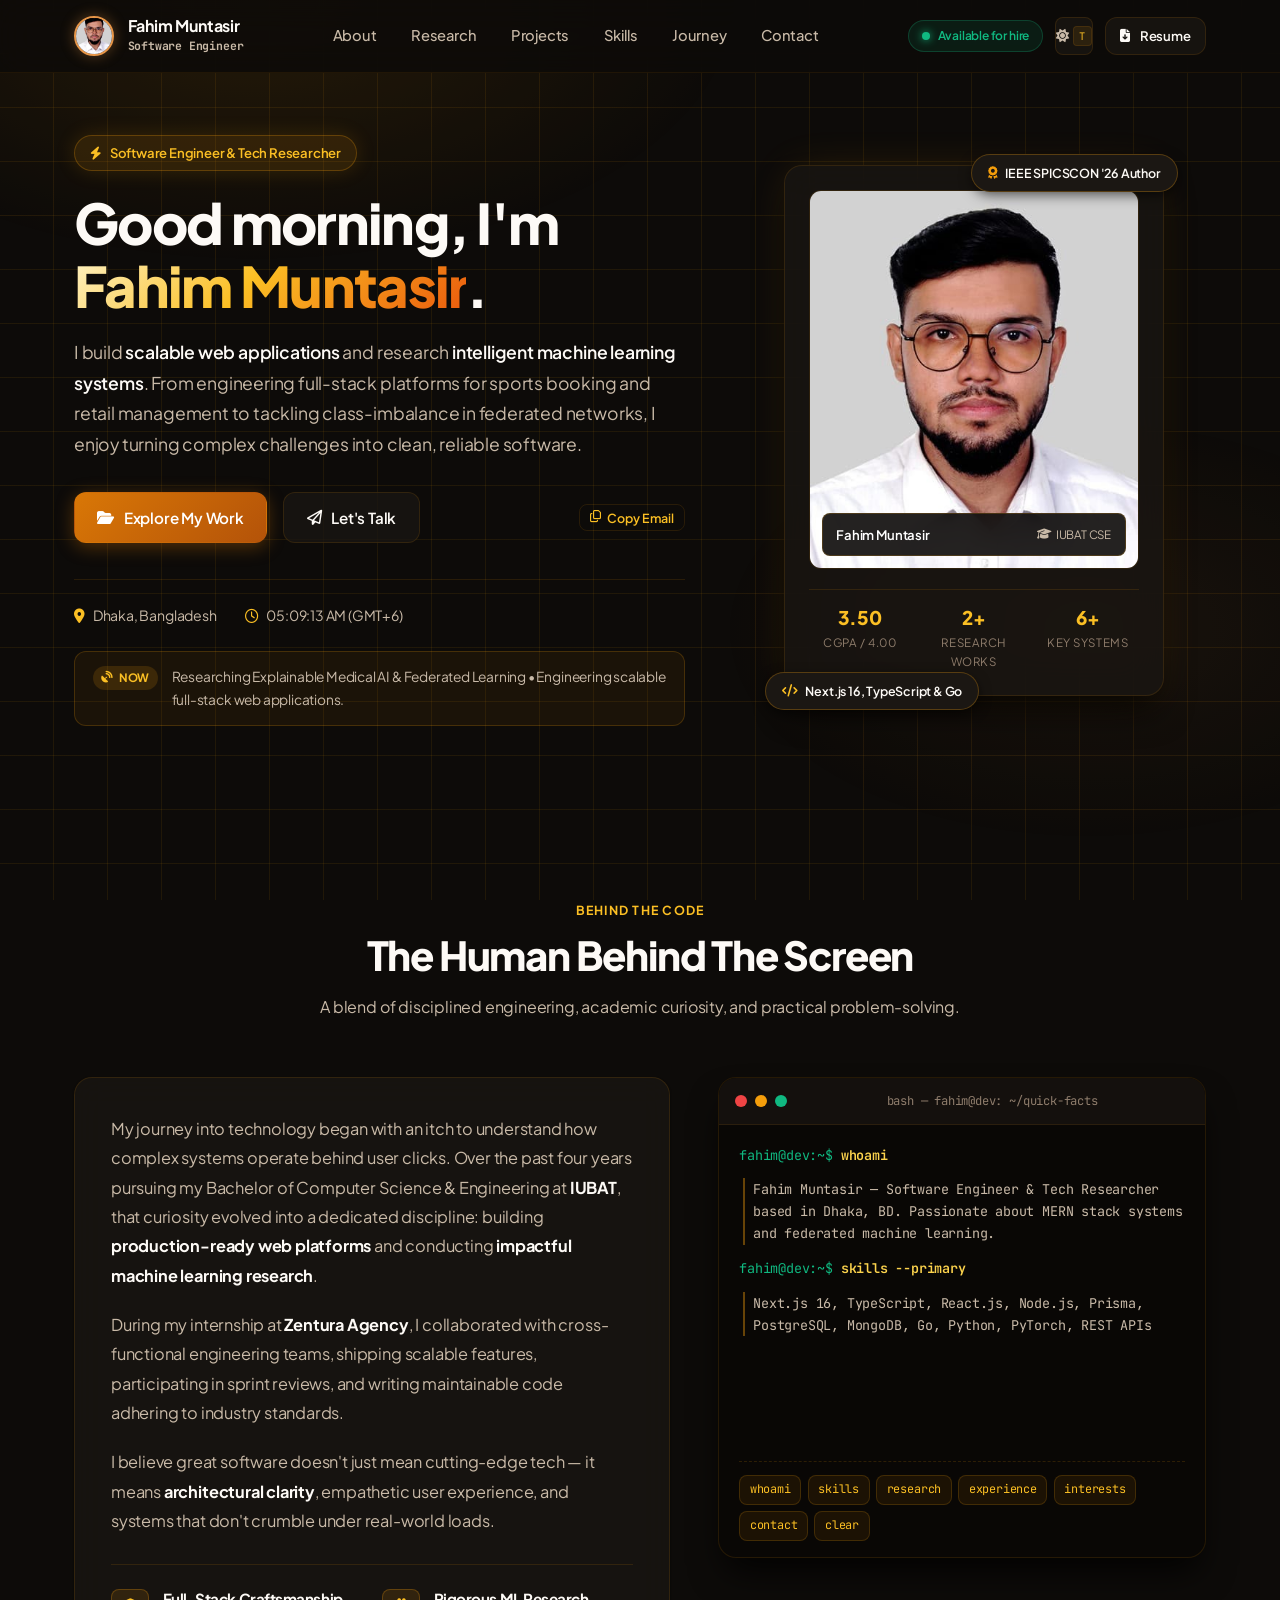
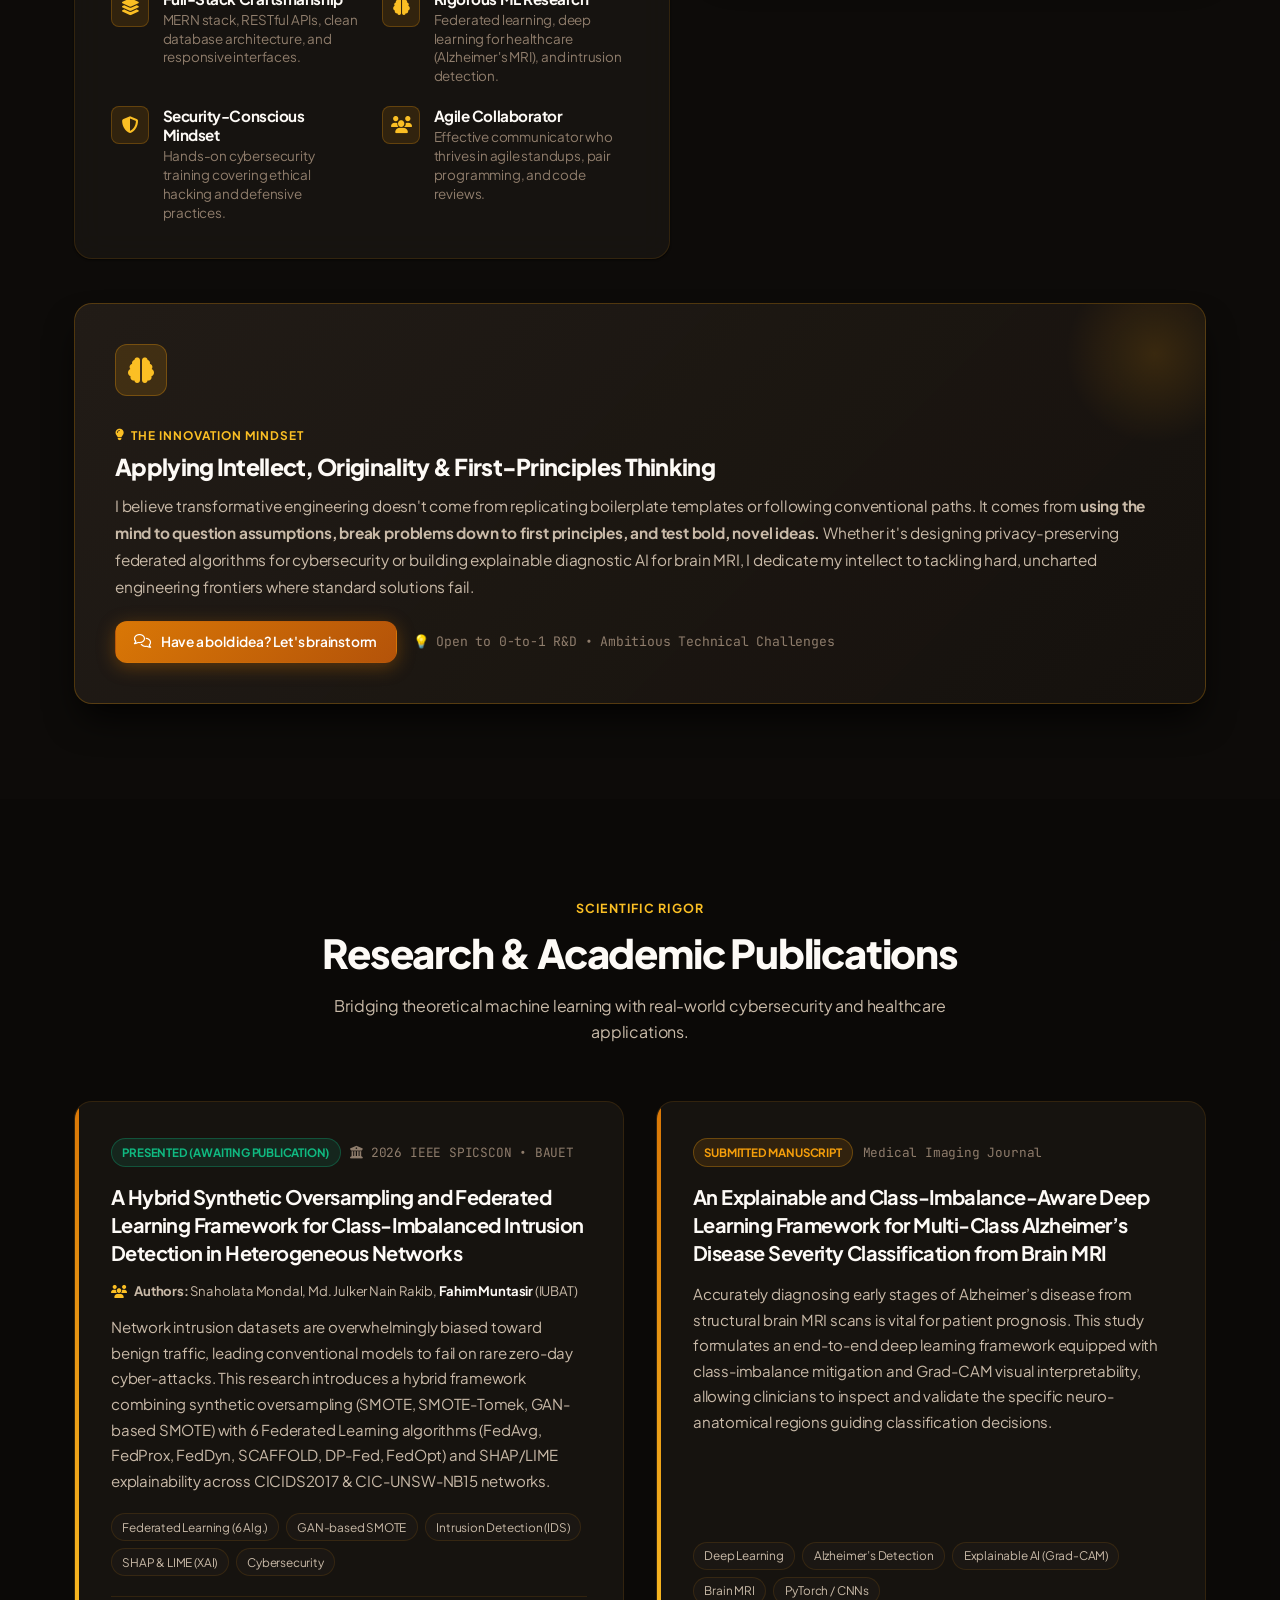
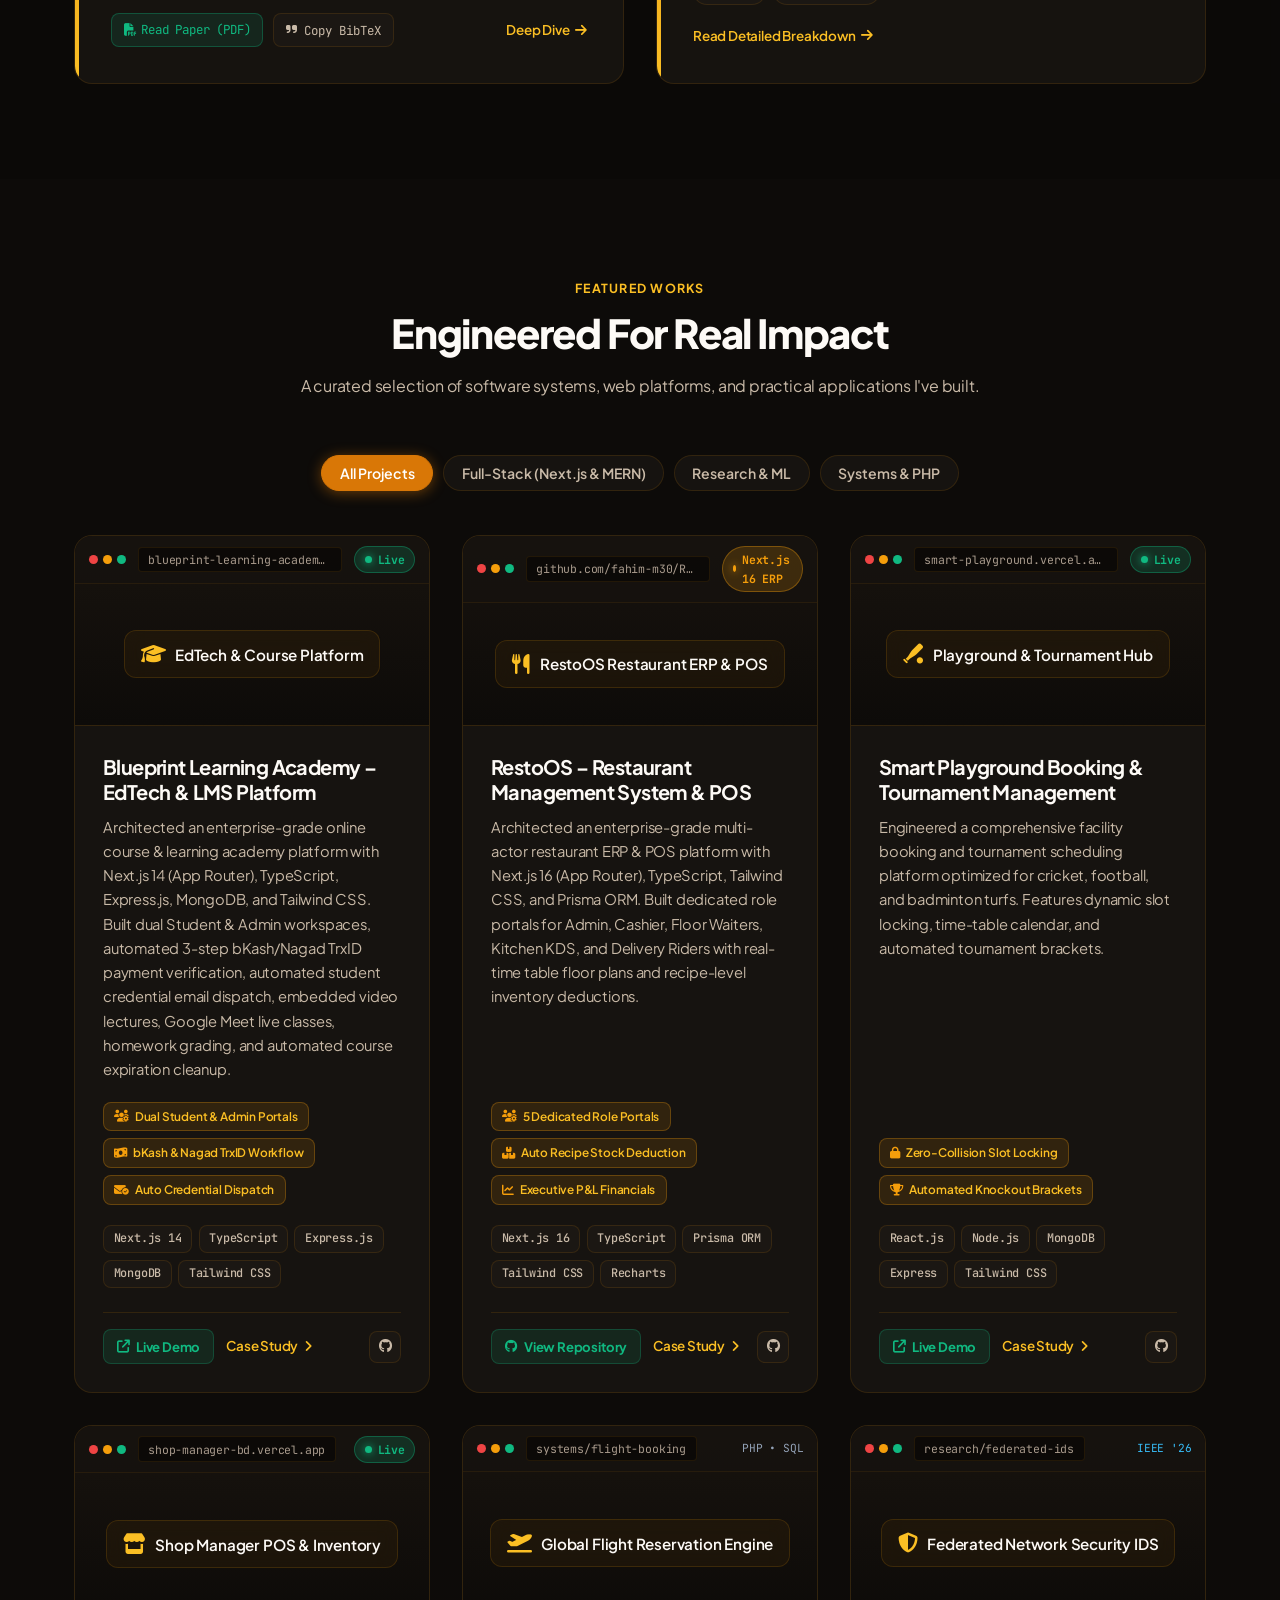
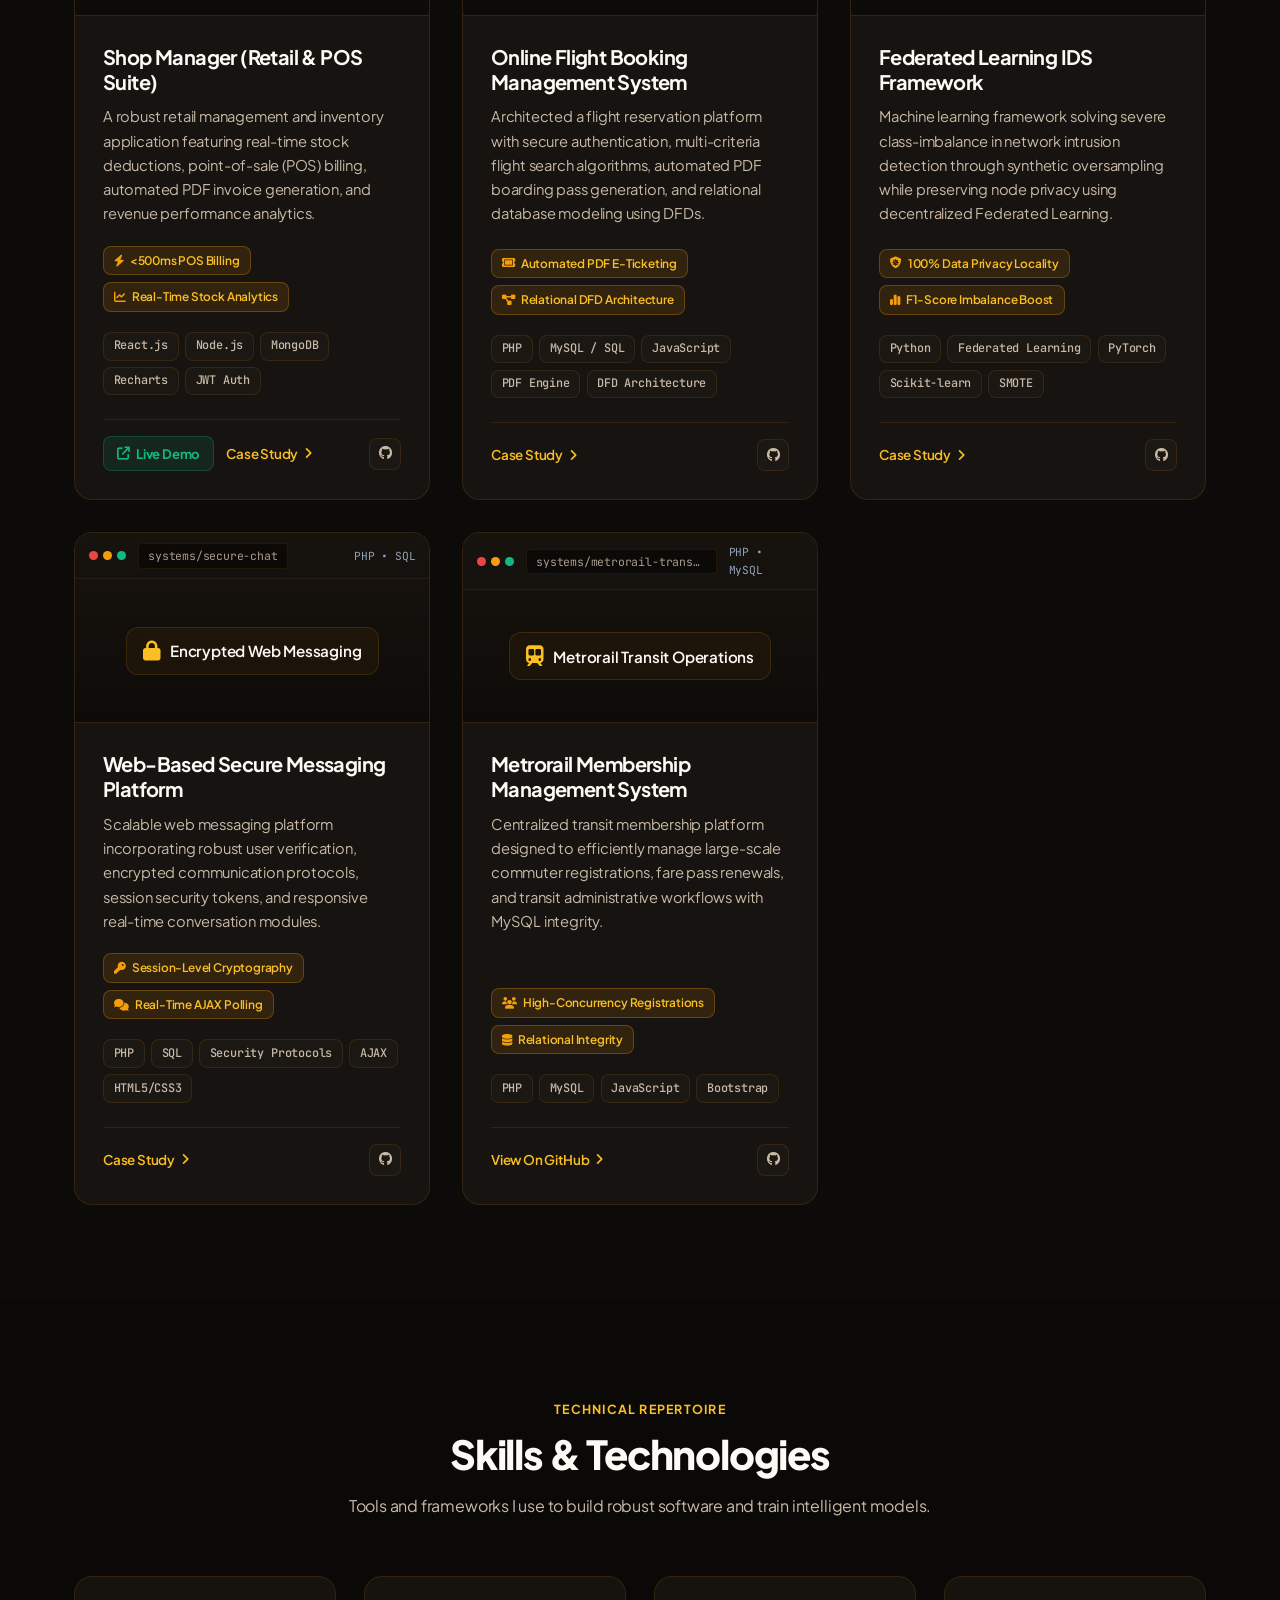
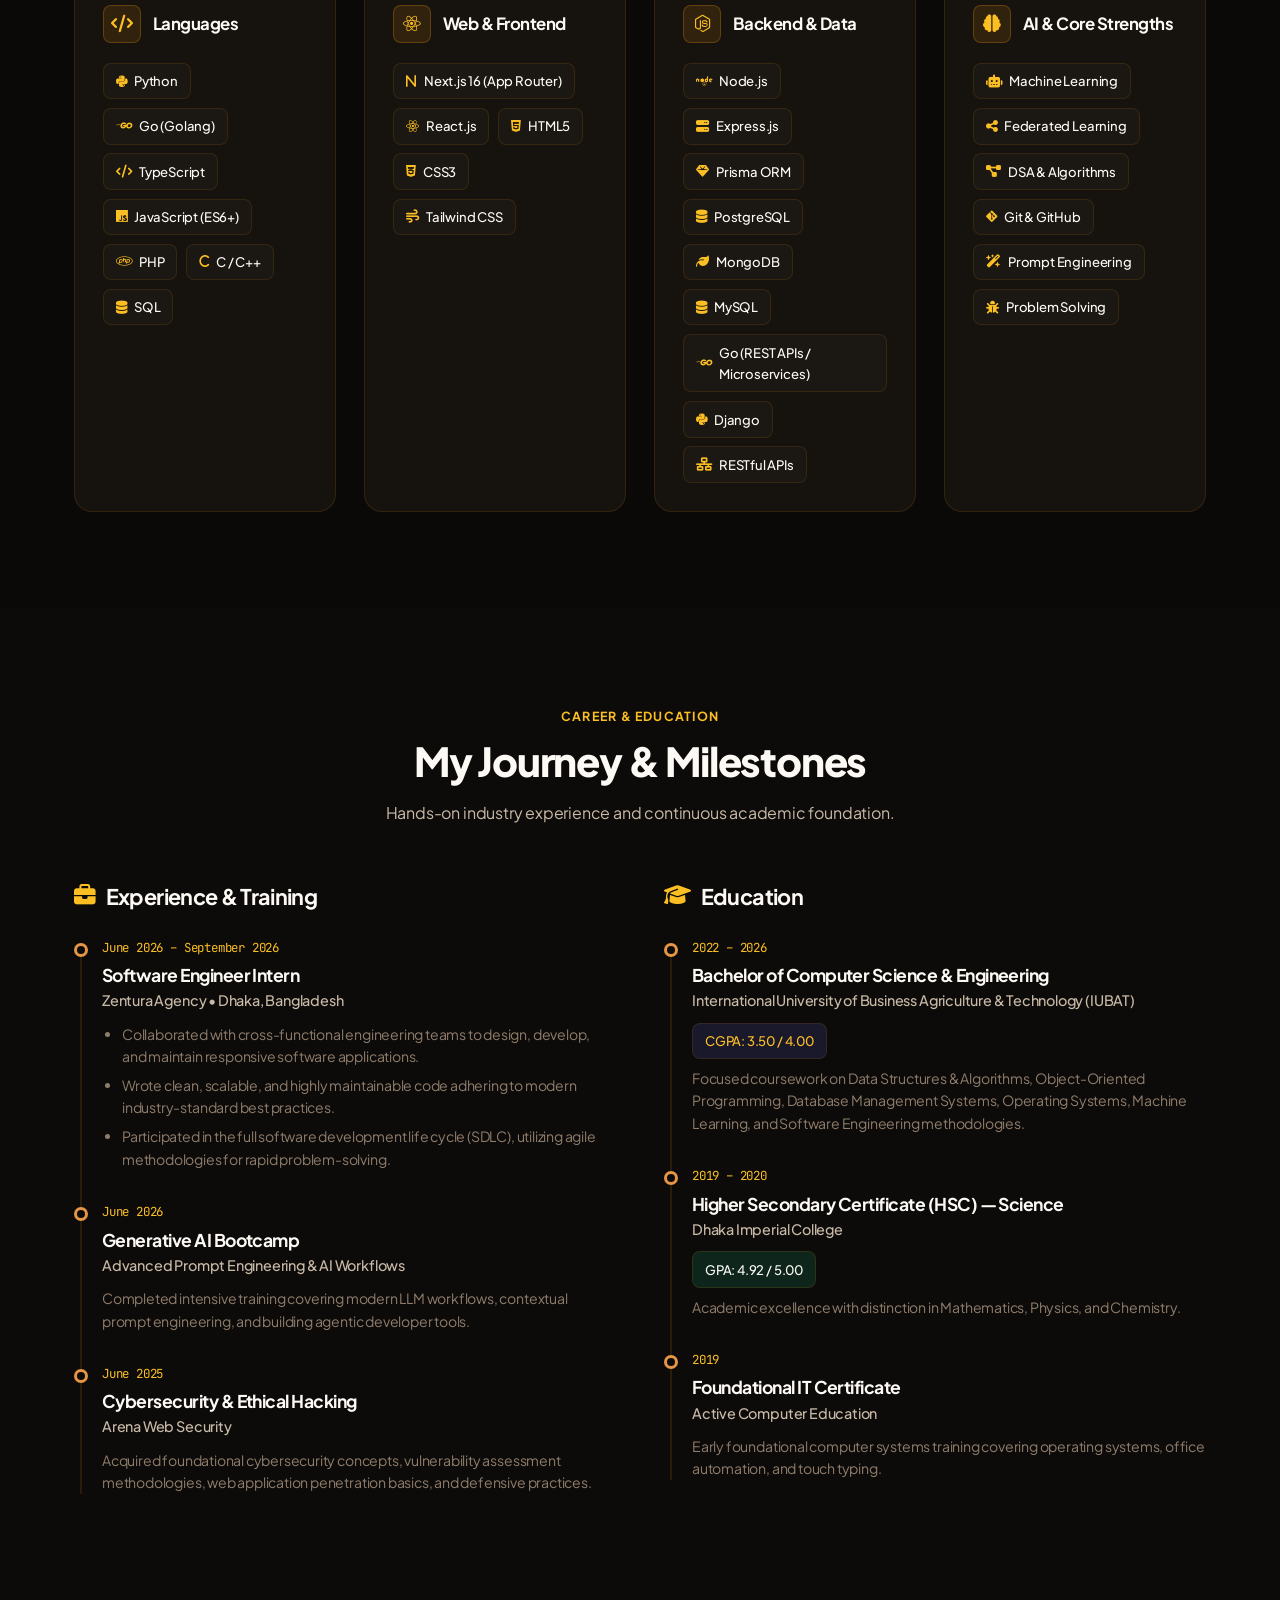
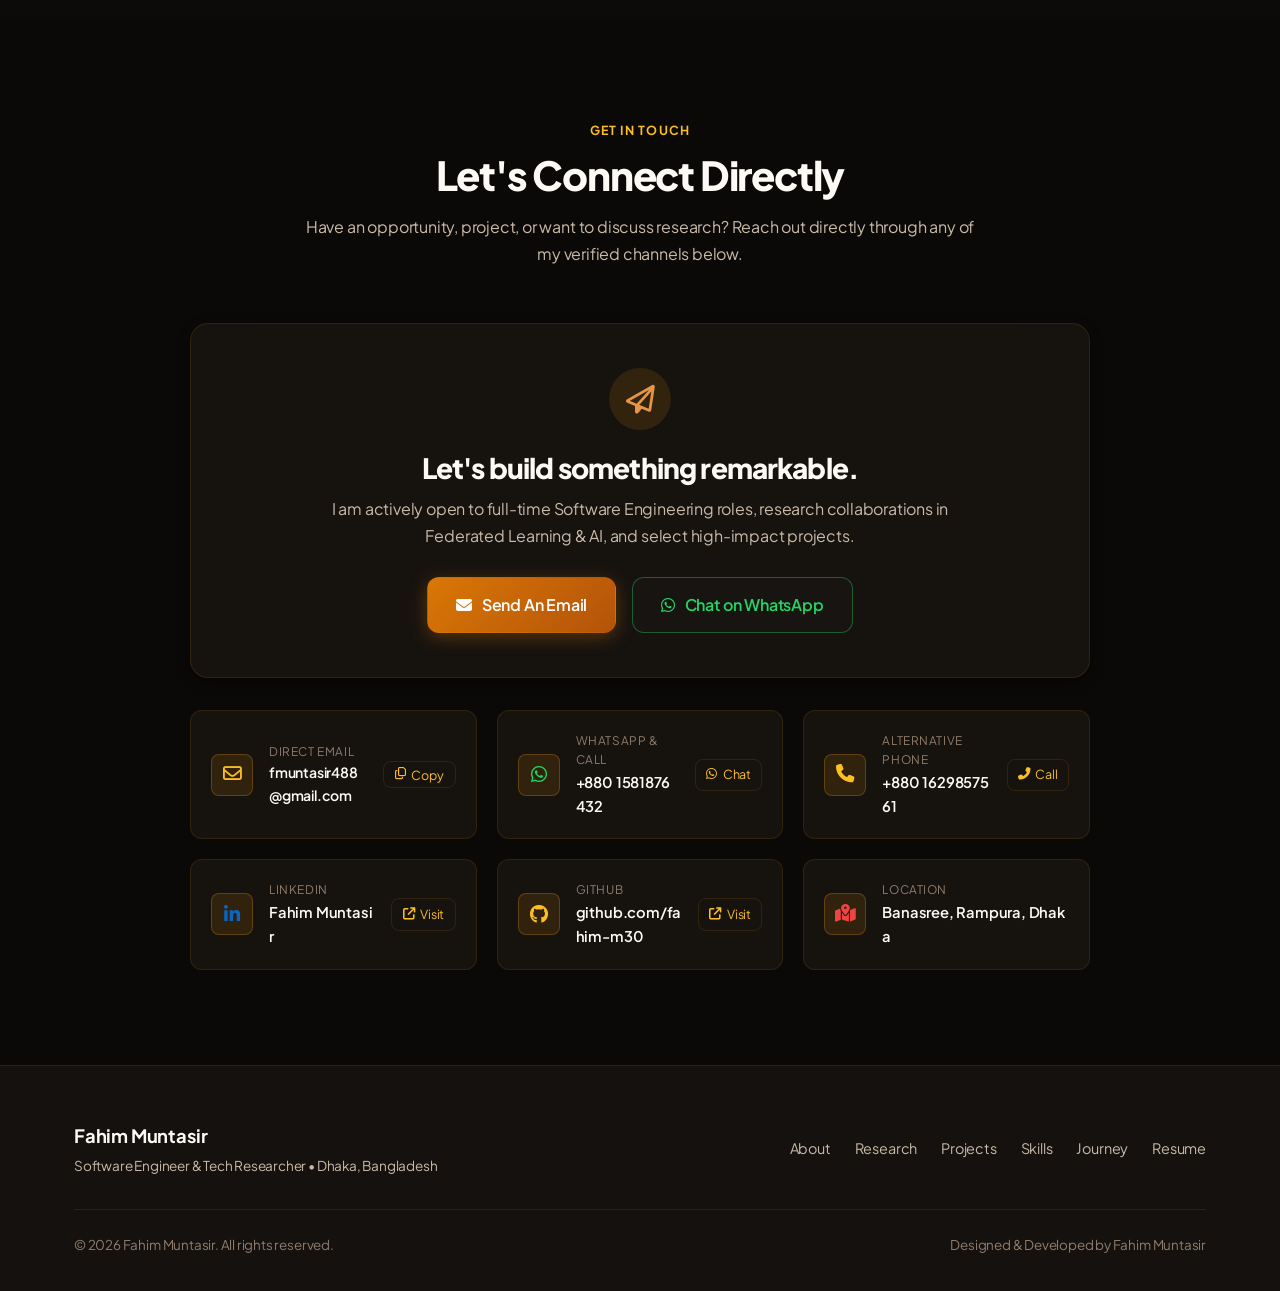
==== commit a6087f6d: "fix: high-contrast styling for metric pills and tech chips in light theme" ====
--- a/index.html
+++ b/index.html
@@ -28,7 +28,7 @@
   <link rel="stylesheet" href="https://cdnjs.cloudflare.com/ajax/libs/font-awesome/6.5.1/css/all.min.css">
 
   <!-- Custom Stylesheet with Cache-Buster -->
-  <link rel="stylesheet" href="assets/css/style.css?v=espresso-luxury-7">
+  <link rel="stylesheet" href="assets/css/style.css?v=espresso-luxury-8">
 </head>
 <body>
 
--- a/assets/css/style.css
+++ b/assets/css/style.css
@@ -30,7 +30,7 @@
   --accent-cyan: #38bdf8;
   
   --badge-bg: rgba(245, 158, 11, 0.12);
-  --badge-text: #fde68a;
+  --badge-text: #fbbf24;
   --badge-border: rgba(245, 158, 11, 0.25);
   
   --nav-bg: rgba(13, 11, 9, 0.88);
@@ -771,7 +771,7 @@
   font-size: 0.74rem;
   background: rgba(245, 158, 11, 0.08);
   border: 1px solid rgba(245, 158, 11, 0.18);
-  color: #fde68a;
+  color: #fbbf24;
   padding: 0.25rem 0.6rem;
   border-radius: var(--radius-sm);
   cursor: pointer;
@@ -1095,13 +1095,20 @@
 }
 
 .metric-pill {
-  font-size: 0.72rem;
+  font-size: 0.74rem;
   font-weight: 600;
-  padding: 0.2rem 0.6rem;
+  padding: 0.25rem 0.65rem;
   border-radius: var(--radius-sm);
-  background: rgba(245, 158, 11, 0.09);
-  color: #fde68a;
-  border: 1px solid rgba(245, 158, 11, 0.22);
+  background: rgba(245, 158, 11, 0.12);
+  color: #fbbf24;
+  border: 1px solid rgba(245, 158, 11, 0.28);
+  display: inline-flex;
+  align-items: center;
+  gap: 0.35rem;
+}
+
+.metric-pill i {
+  color: #f59e0b;
 }
 
 .project-tech {
@@ -1114,11 +1121,81 @@
 .tech-chip {
   font-size: 0.74rem;
   font-family: var(--font-mono);
-  padding: 0.2rem 0.6rem;
+  padding: 0.22rem 0.6rem;
   border-radius: var(--radius-sm);
   background: var(--bg-surface);
-  color: var(--text-muted);
-  border: 1px solid var(--border-color);
+  color: var(--text-secondary);
+  border: 1px solid var(--border-color);
+  font-weight: 500;
+}
+
+/* Light Theme Overrides for Crystal-Clear Visibility & High Contrast */
+[data-theme="light"] .metric-pill {
+  background: #fdf2db;
+  color: #853706;
+  border: 1px solid #d99b38;
+  font-weight: 700;
+}
+
+[data-theme="light"] .metric-pill i {
+  color: #b45309;
+}
+
+[data-theme="light"] .tech-chip {
+  background: #ece1d2;
+  color: #24190e;
+  border: 1px solid #c9b69f;
+  font-weight: 600;
+}
+
+[data-theme="light"] .browser-mockup {
+  background: linear-gradient(180deg, #f7f1e7 0%, #ebe0d0 100%);
+  border-bottom: 1px solid rgba(90, 60, 30, 0.15);
+}
+
+[data-theme="light"] .browser-bar {
+  background: rgba(242, 233, 222, 0.95);
+  border-bottom: 1px solid rgba(90, 60, 30, 0.12);
+}
+
+[data-theme="light"] .browser-url {
+  color: #4a3828;
+  background: rgba(0, 0, 0, 0.06);
+  border: 1px solid rgba(90, 60, 30, 0.15);
+}
+
+[data-theme="light"] .mockup-preview-badge {
+  background: rgba(180, 83, 9, 0.08);
+  border: 1px solid rgba(180, 83, 9, 0.25);
+  color: #261e16;
+  font-weight: 600;
+}
+
+[data-theme="light"] .mockup-preview-badge i {
+  color: #b45309;
+}
+
+[data-theme="light"] .term-chip {
+  background: #fdf2db;
+  border: 1px solid #d99b38;
+  color: #853706;
+  font-weight: 600;
+}
+
+[data-theme="light"] .term-chip:hover {
+  background: #b45309;
+  color: #ffffff;
+}
+
+[data-theme="light"] .skill-badge {
+  background: #ece1d2;
+  color: #261e16;
+  border: 1px solid #c9b69f;
+  font-weight: 600;
+}
+
+[data-theme="light"] .skill-badge i {
+  color: #b45309;
 }
 
 .project-actions {
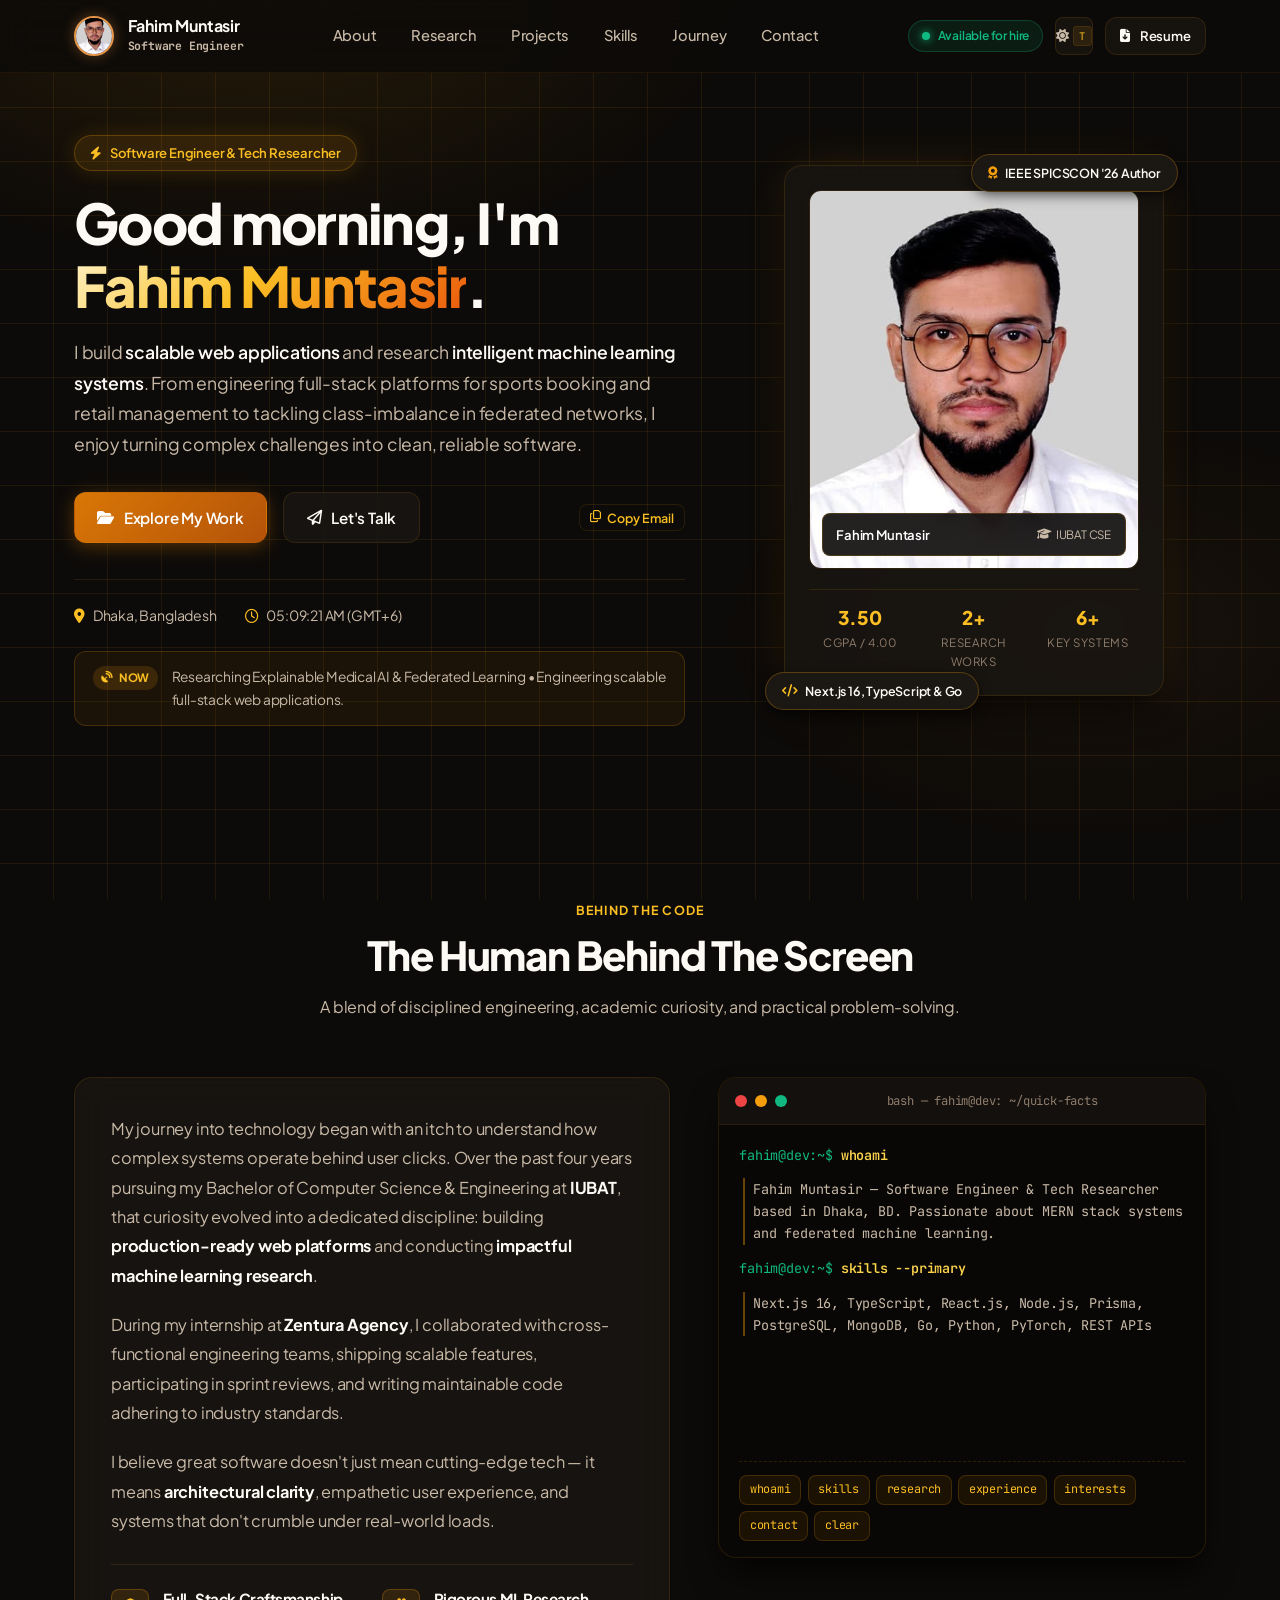
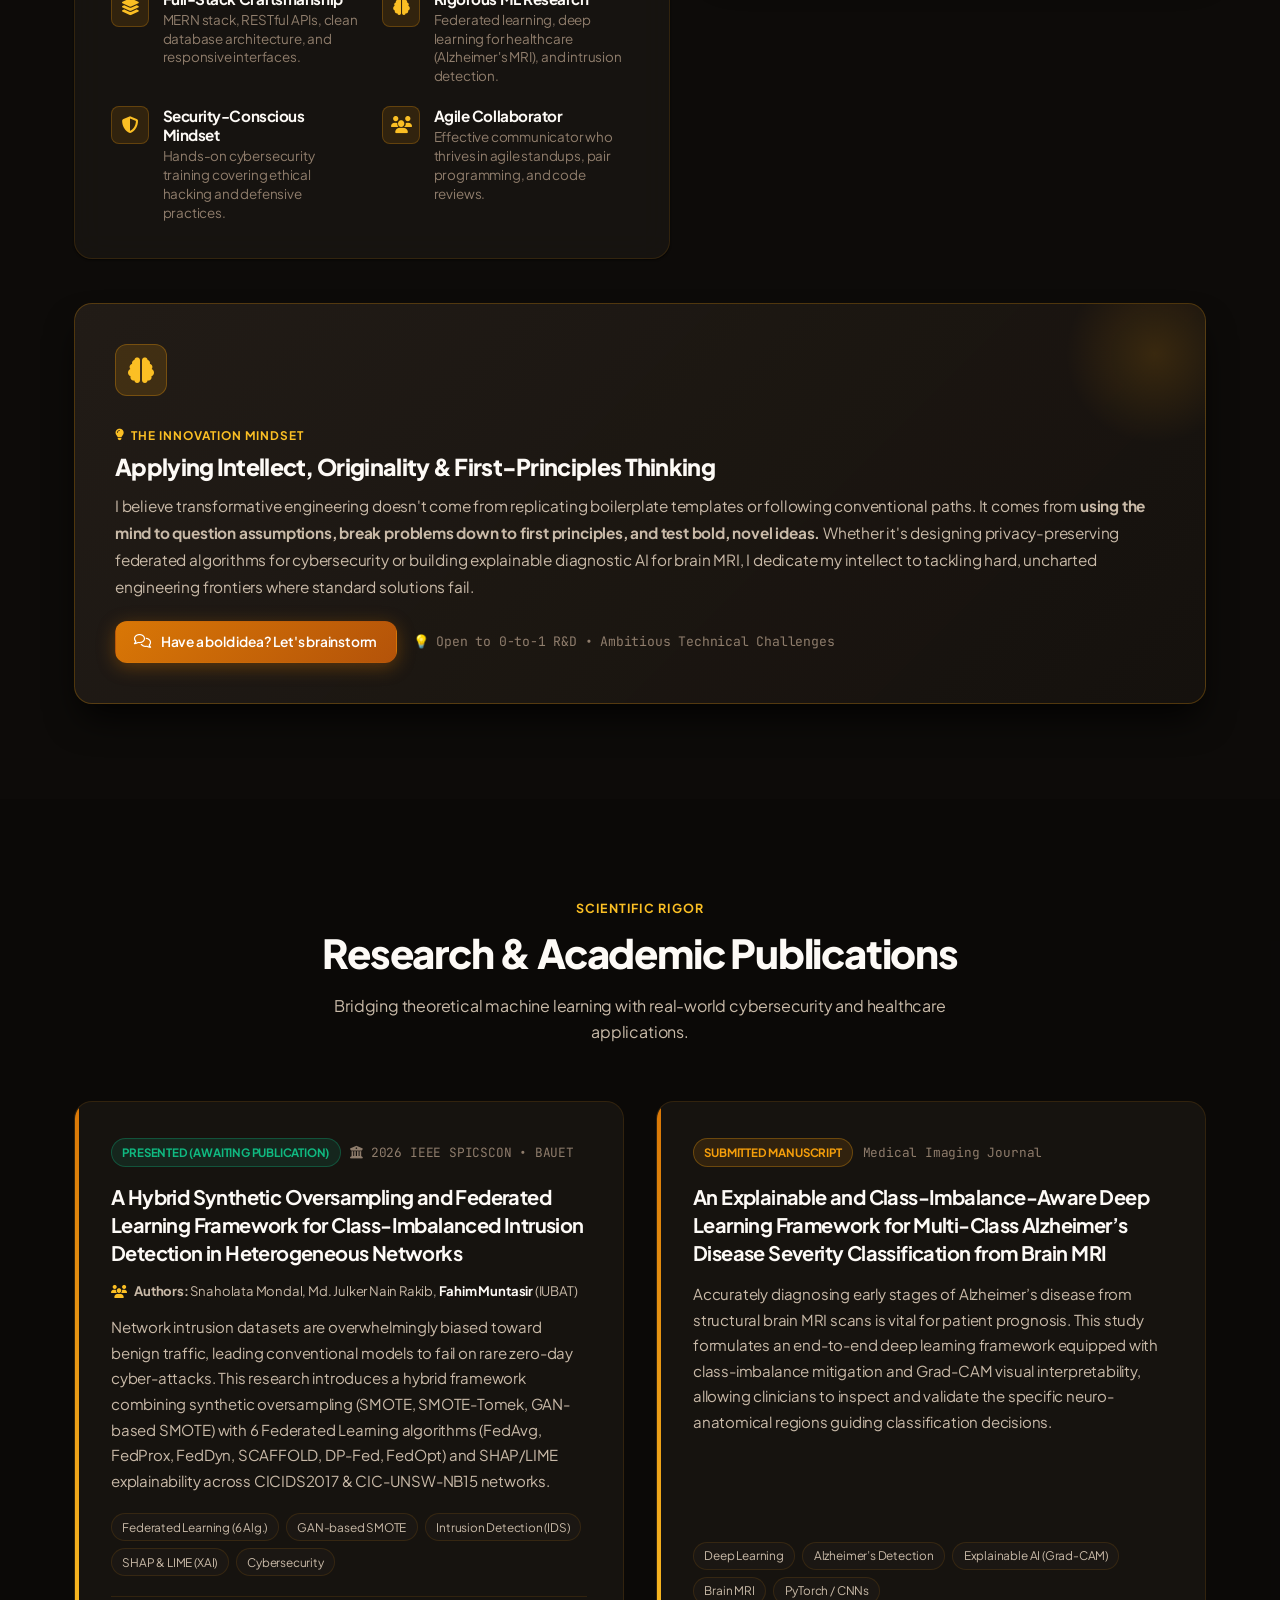
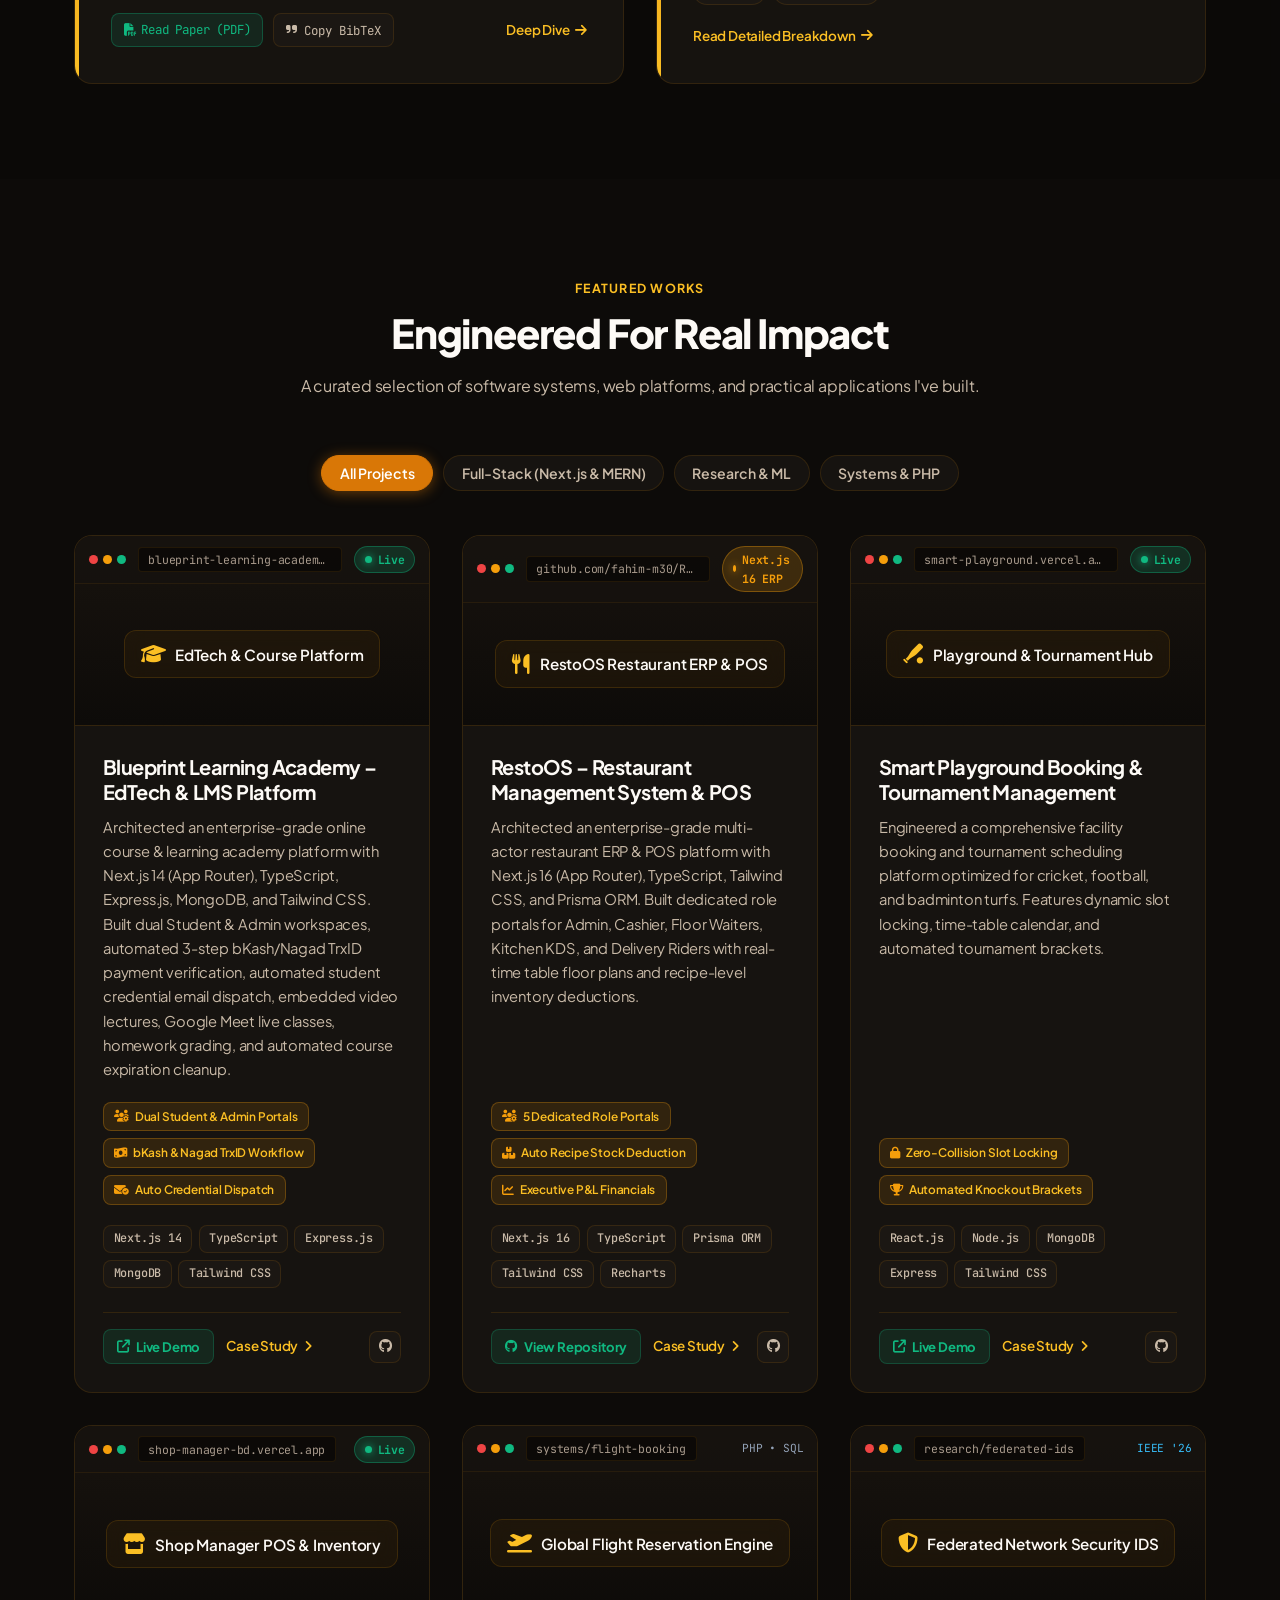
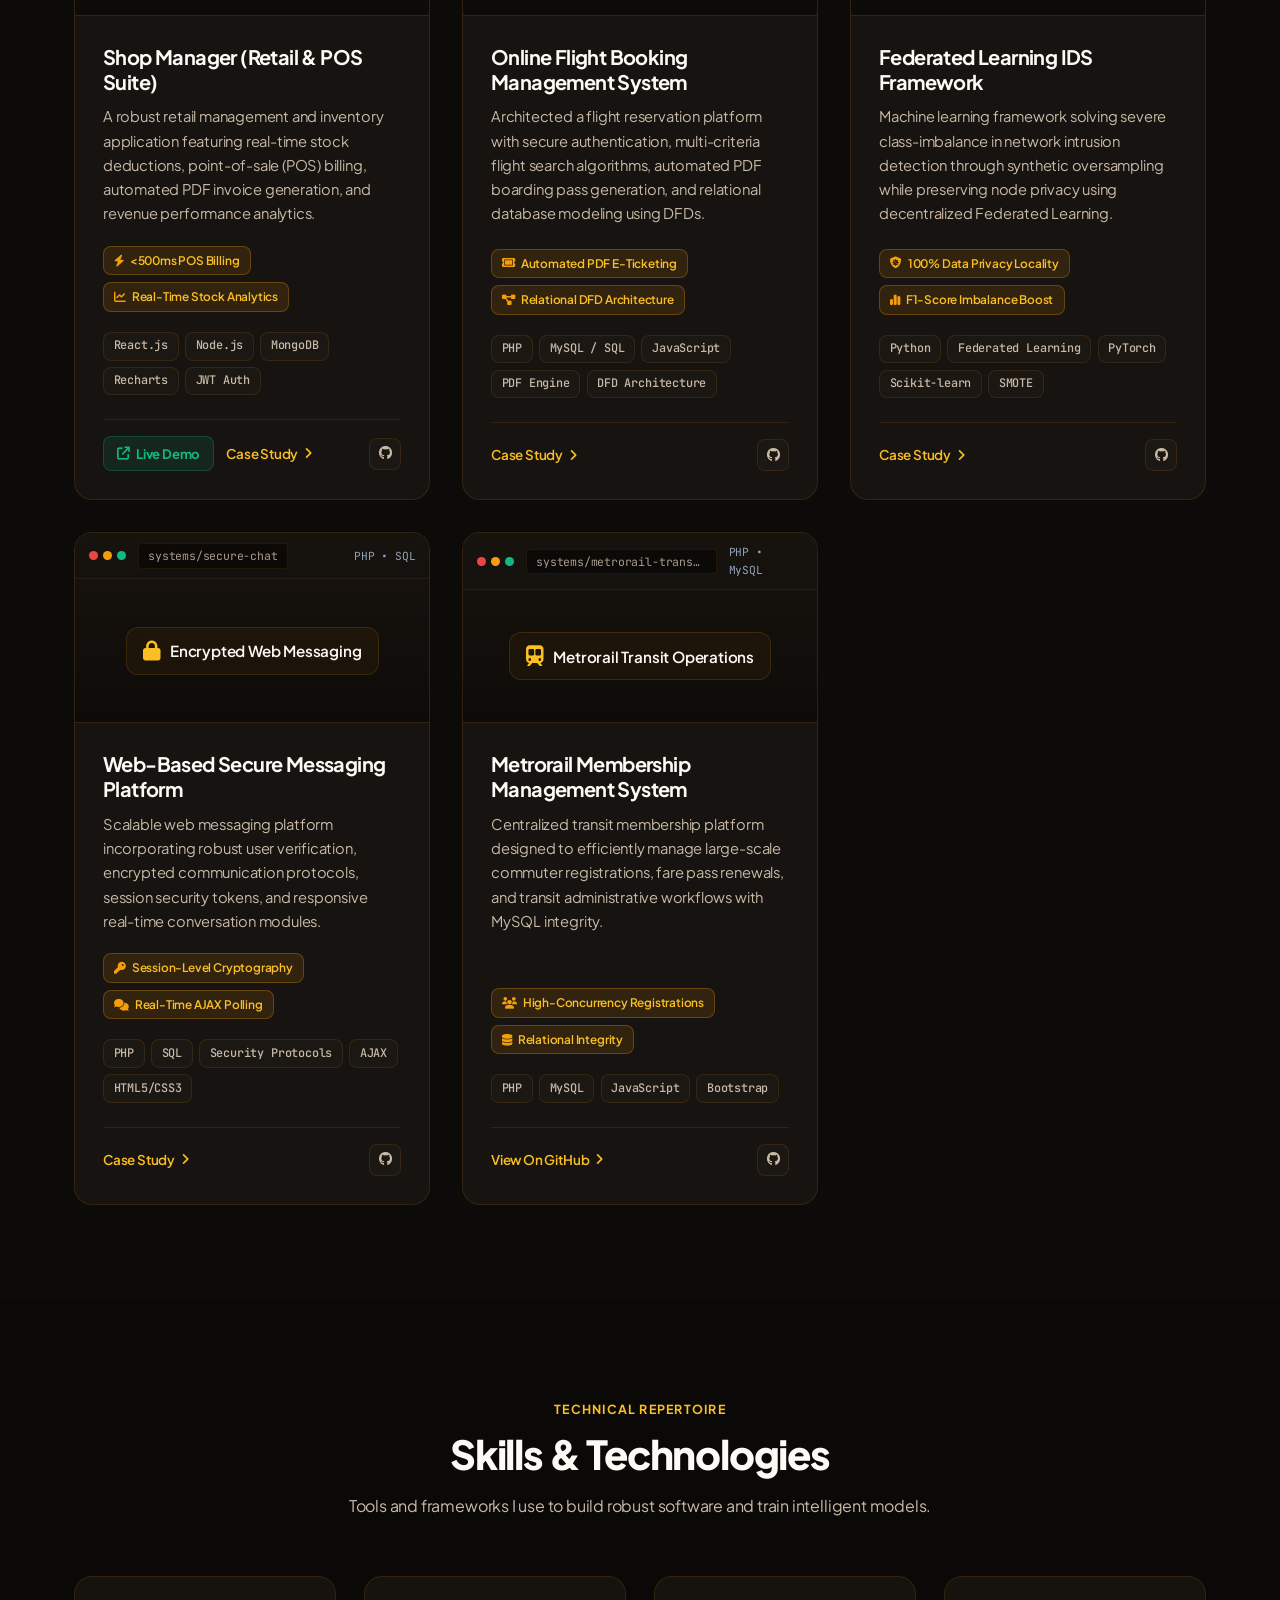
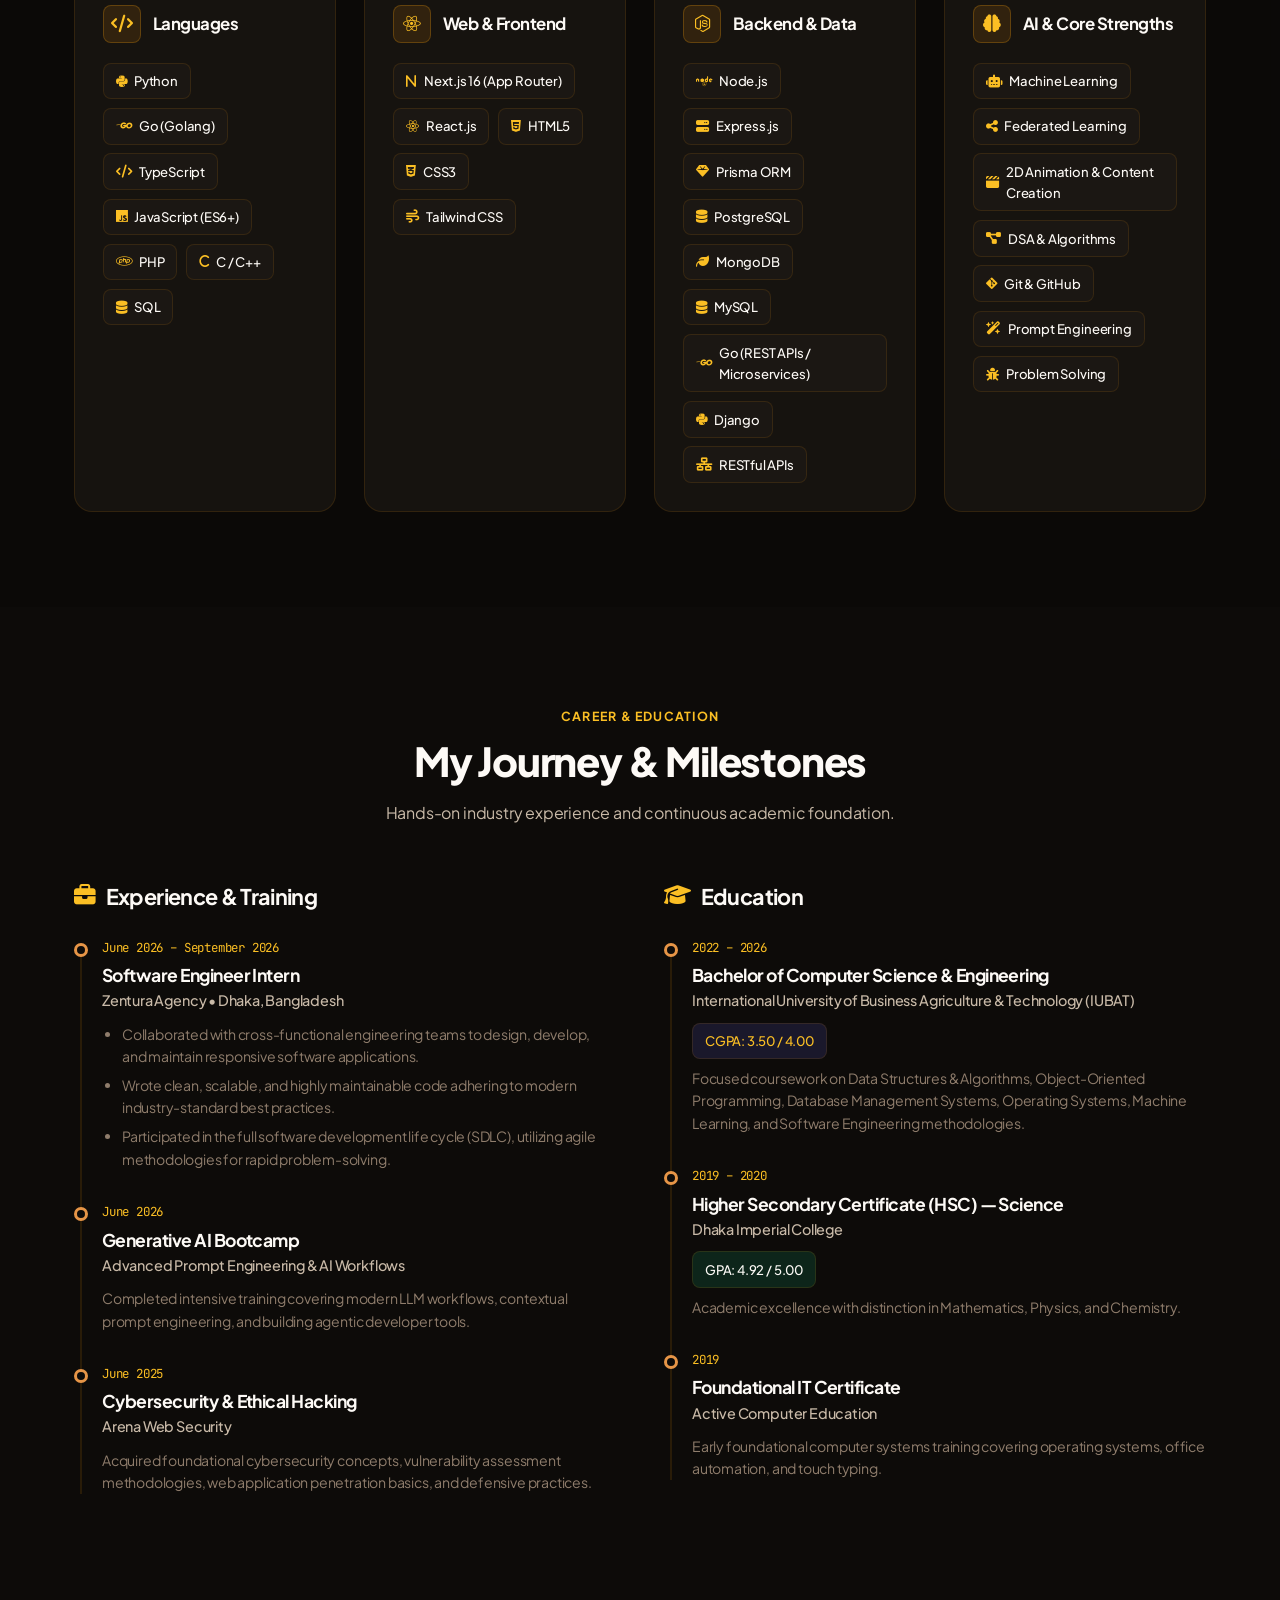
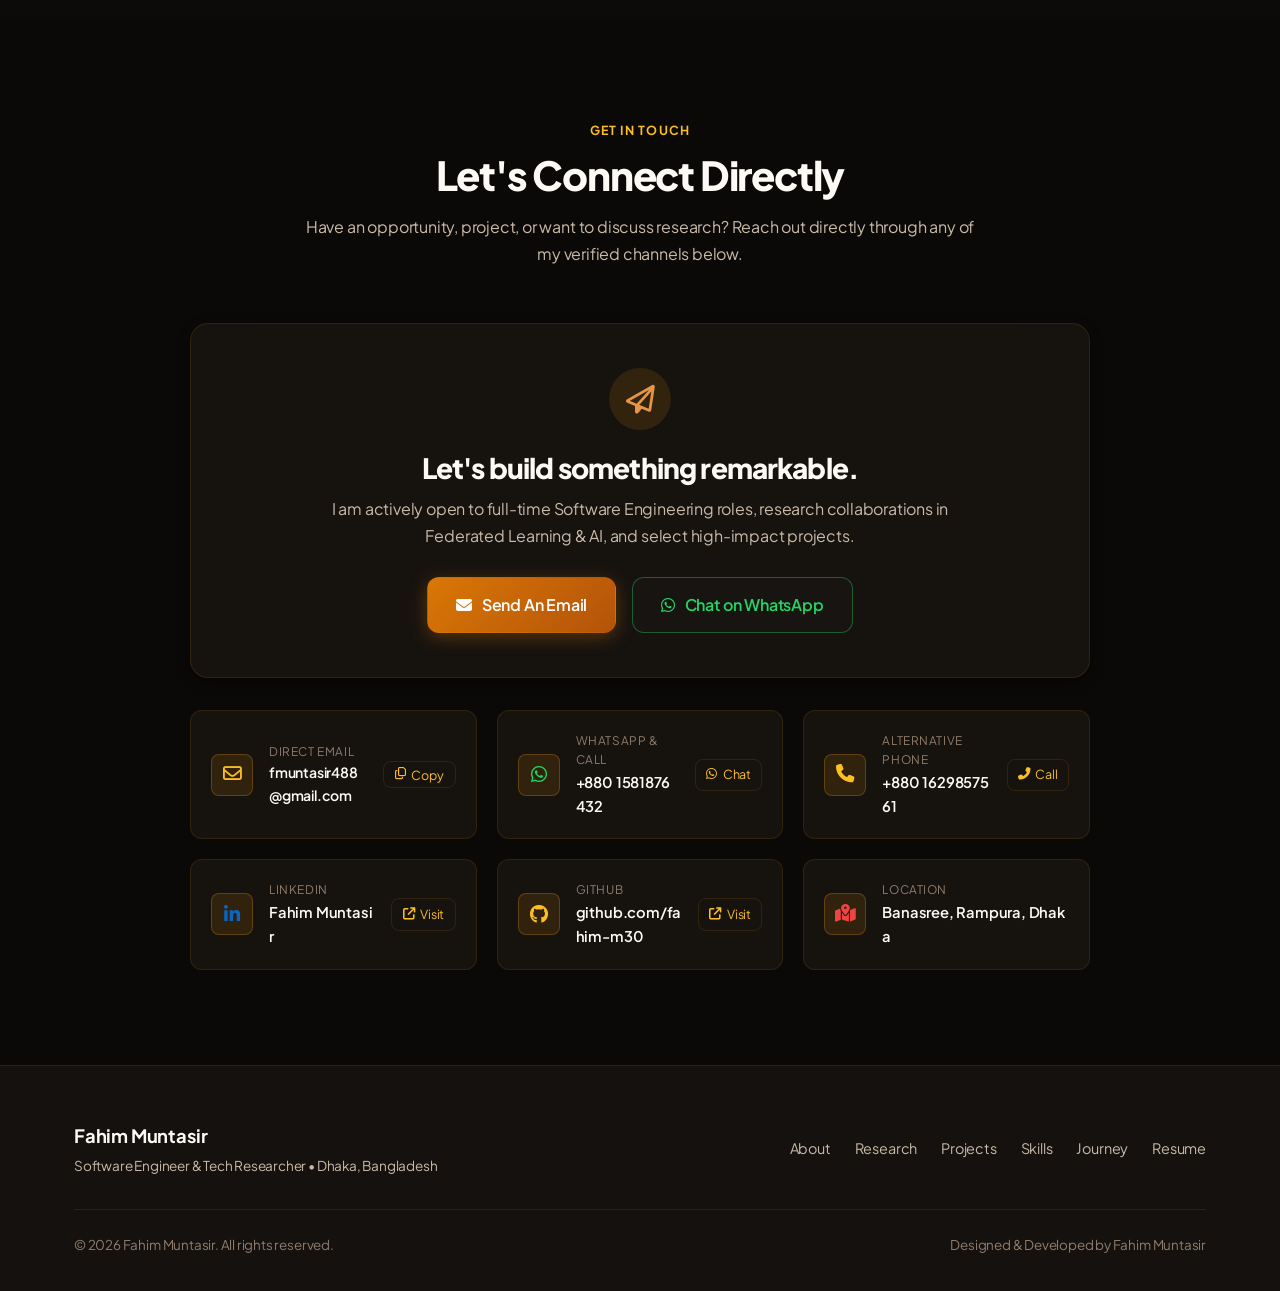
==== commit 207692db: "feat: add 2D Animation & Content Creation skill badge without certificate" ====
--- a/index.html
+++ b/index.html
@@ -28,7 +28,7 @@
   <link rel="stylesheet" href="https://cdnjs.cloudflare.com/ajax/libs/font-awesome/6.5.1/css/all.min.css">
 
   <!-- Custom Stylesheet with Cache-Buster -->
-  <link rel="stylesheet" href="assets/css/style.css?v=espresso-luxury-8">
+  <link rel="stylesheet" href="assets/css/style.css?v=espresso-luxury-9">
 </head>
 <body>
 
@@ -889,6 +889,7 @@
             <div class="skill-list">
               <span class="skill-badge"><i class="fa-solid fa-robot"></i> Machine Learning</span>
               <span class="skill-badge"><i class="fa-solid fa-share-nodes"></i> Federated Learning</span>
+              <span class="skill-badge"><i class="fa-solid fa-clapperboard"></i> 2D Animation &amp; Content Creation</span>
               <span class="skill-badge"><i class="fa-solid fa-diagram-project"></i> DSA &amp; Algorithms</span>
               <span class="skill-badge"><i class="fa-brands fa-git-alt"></i> Git &amp; GitHub</span>
               <span class="skill-badge"><i class="fa-solid fa-wand-magic-sparkles"></i> Prompt Engineering</span>
@@ -1182,6 +1183,6 @@
   </div>
 
   <!-- Custom JavaScript with Cache-Buster -->
-  <script src="assets/js/main.js?v=espresso-luxury-6"></script>
+  <script src="assets/js/main.js?v=espresso-luxury-7"></script>
 </body>
 </html>
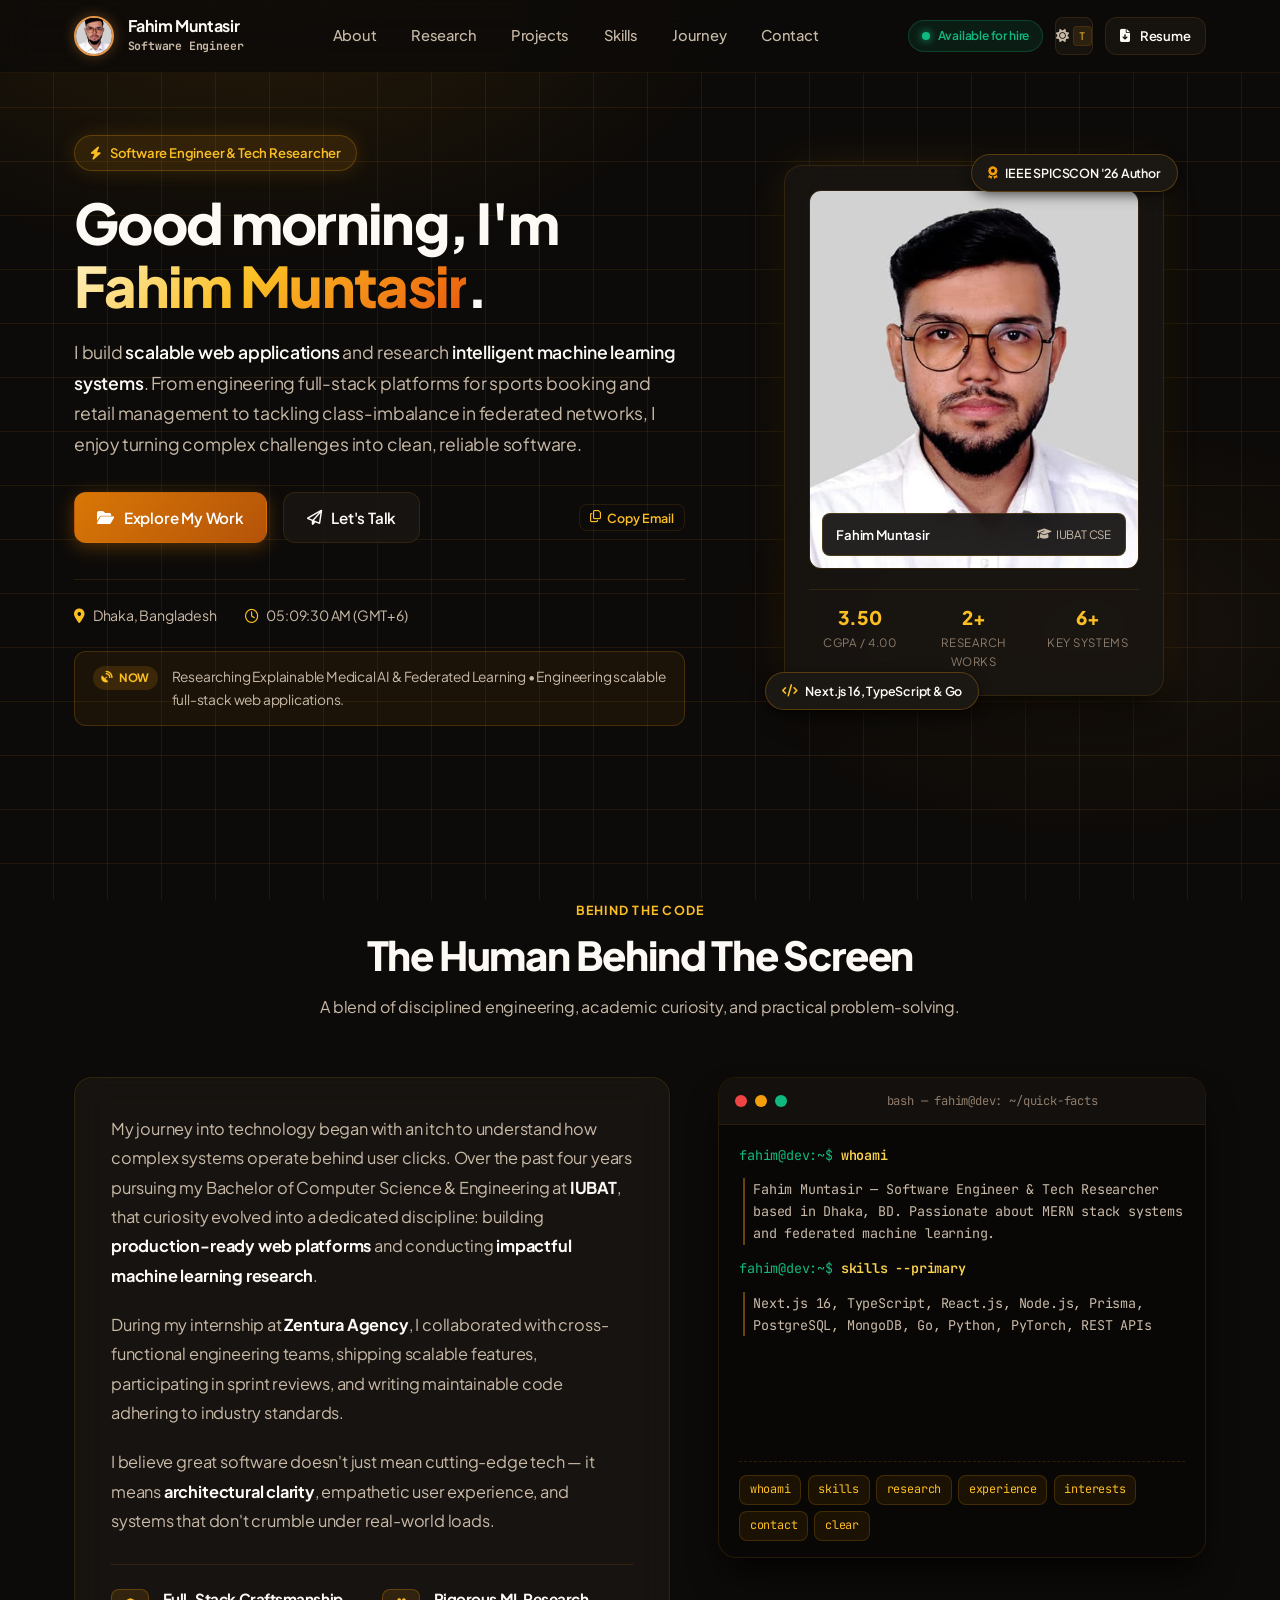
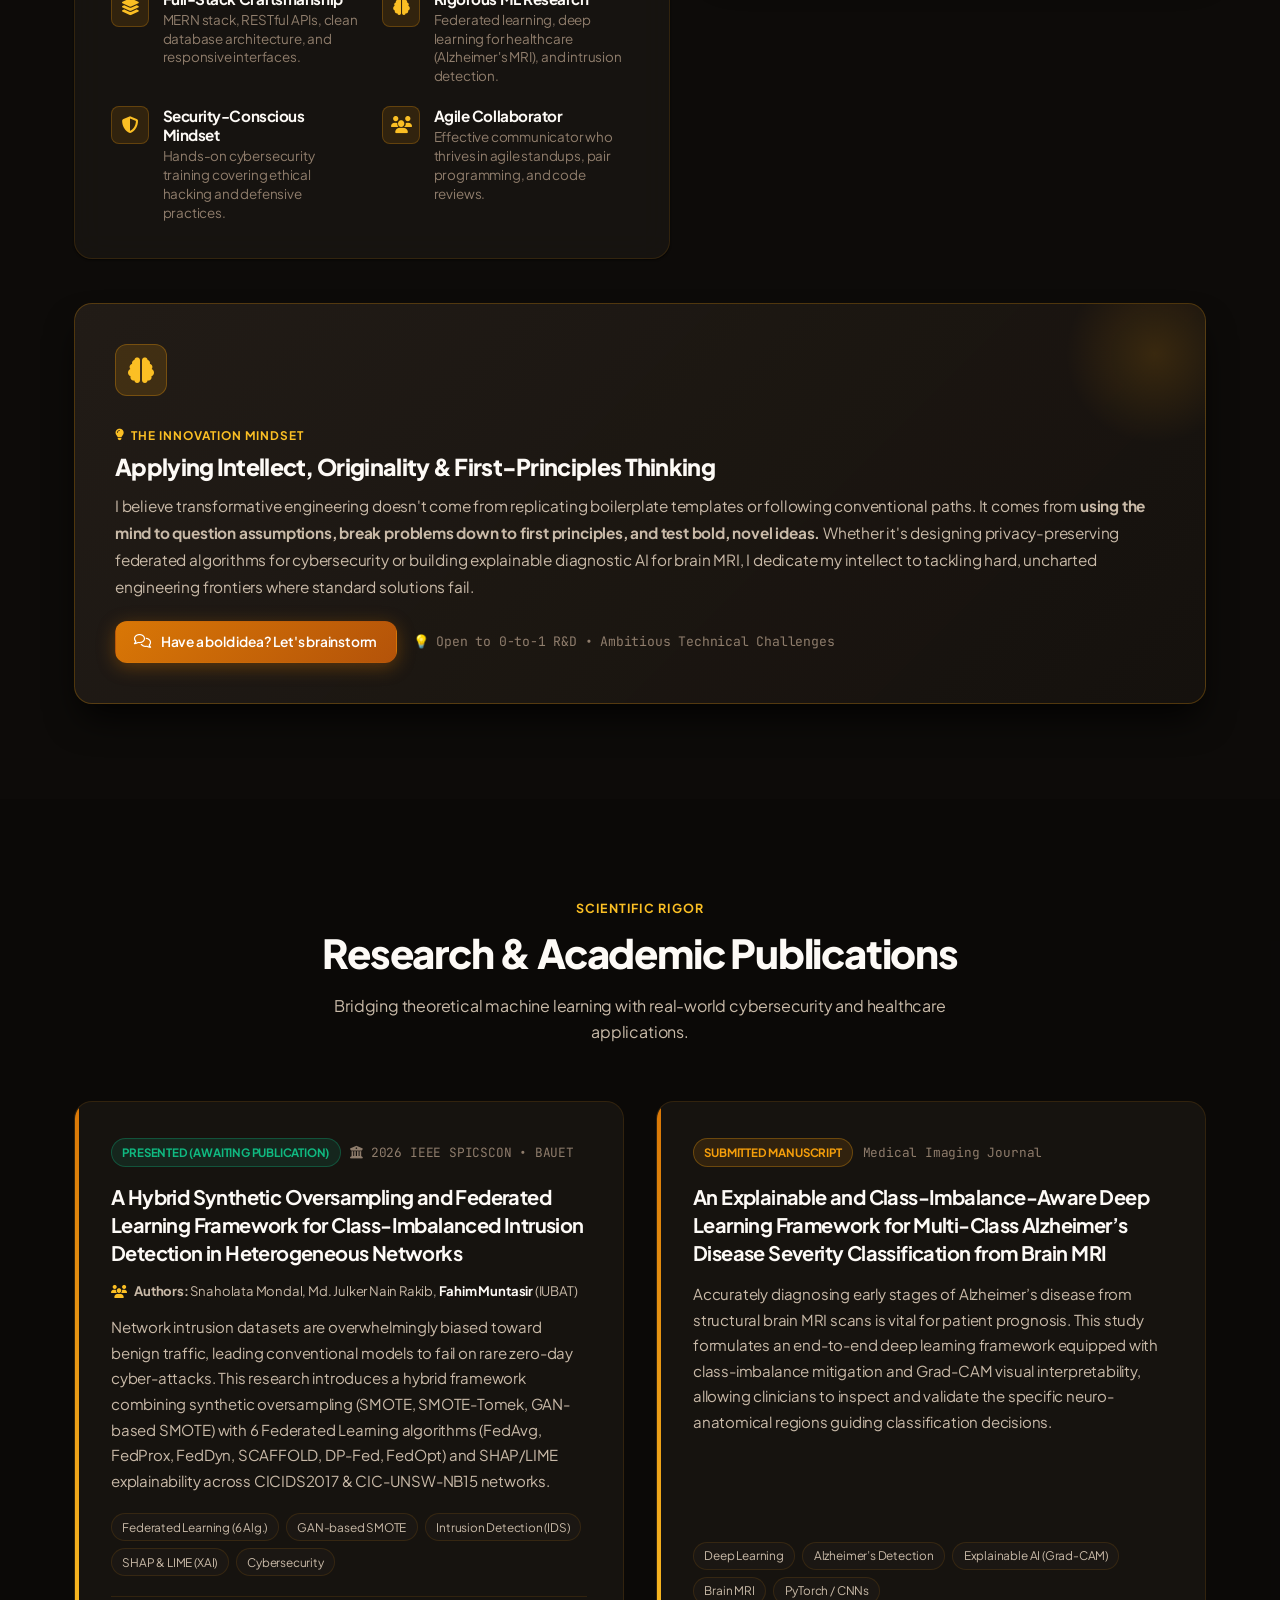
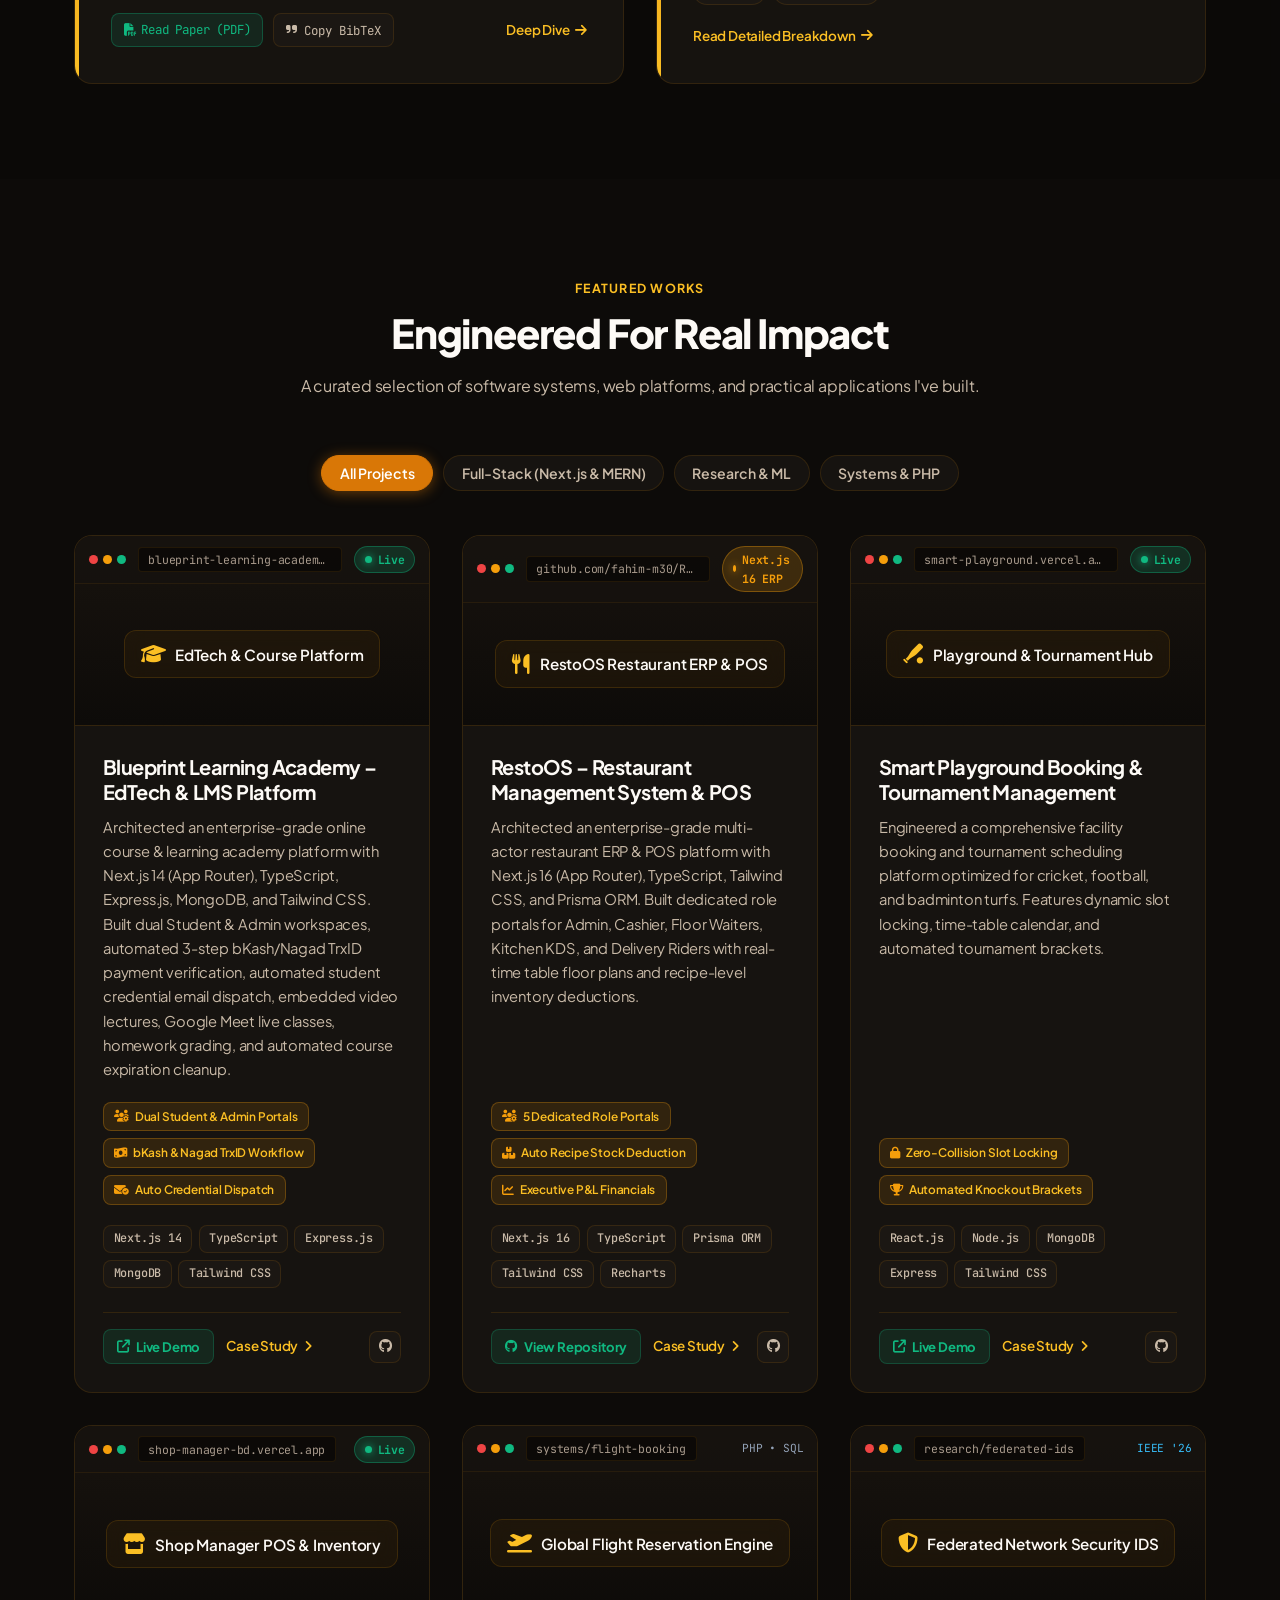
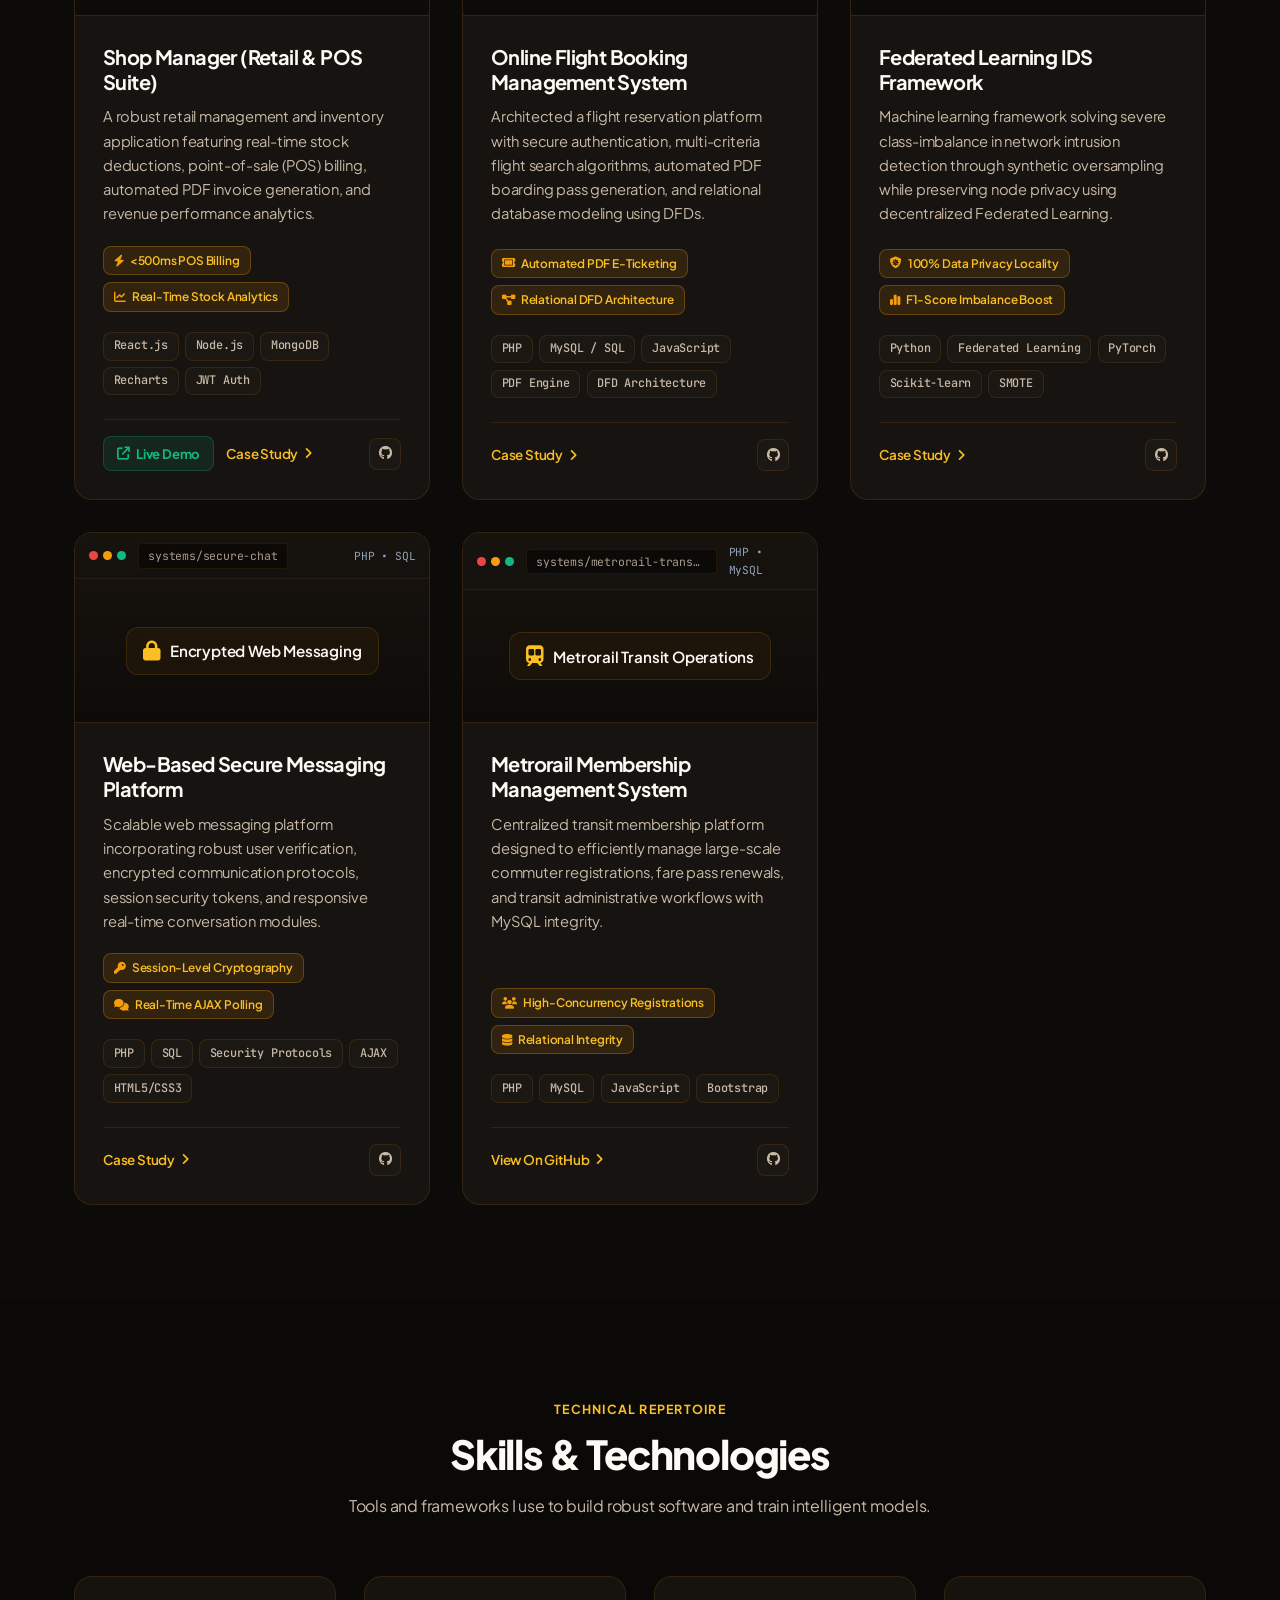
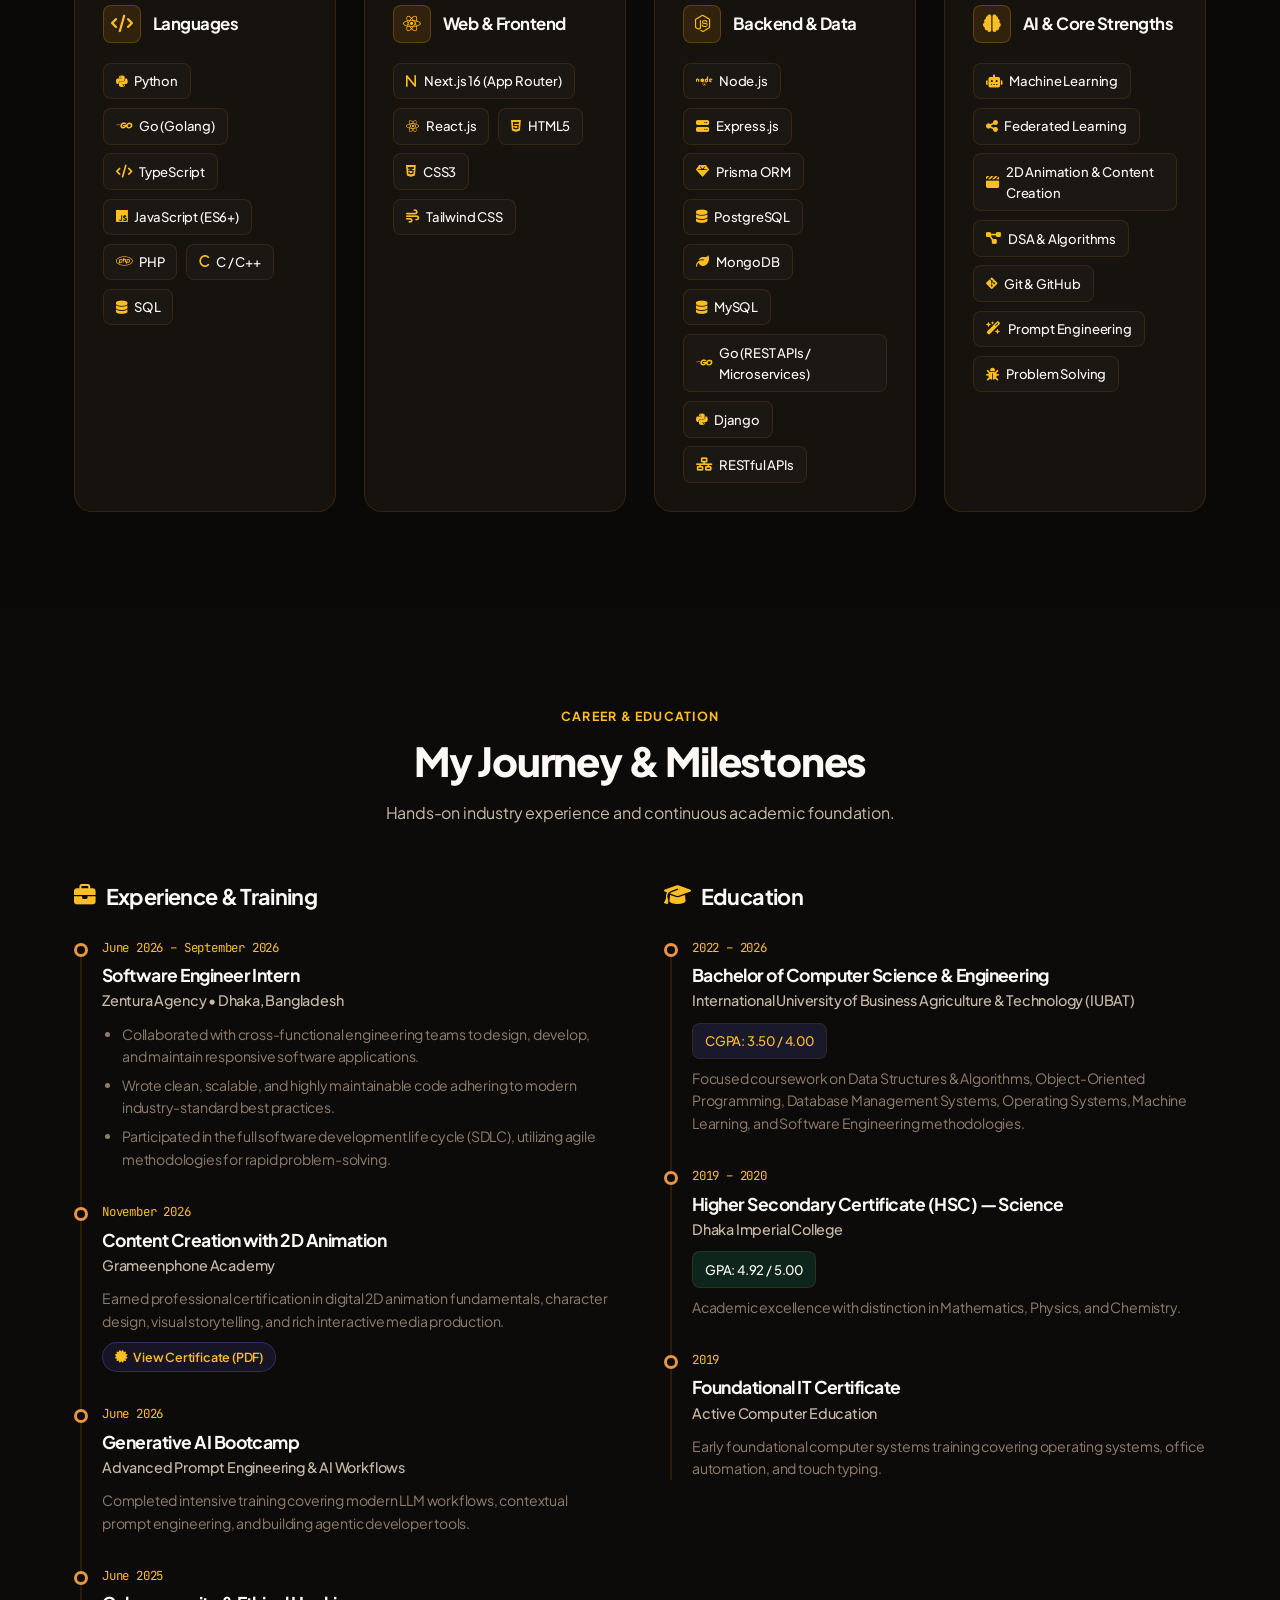
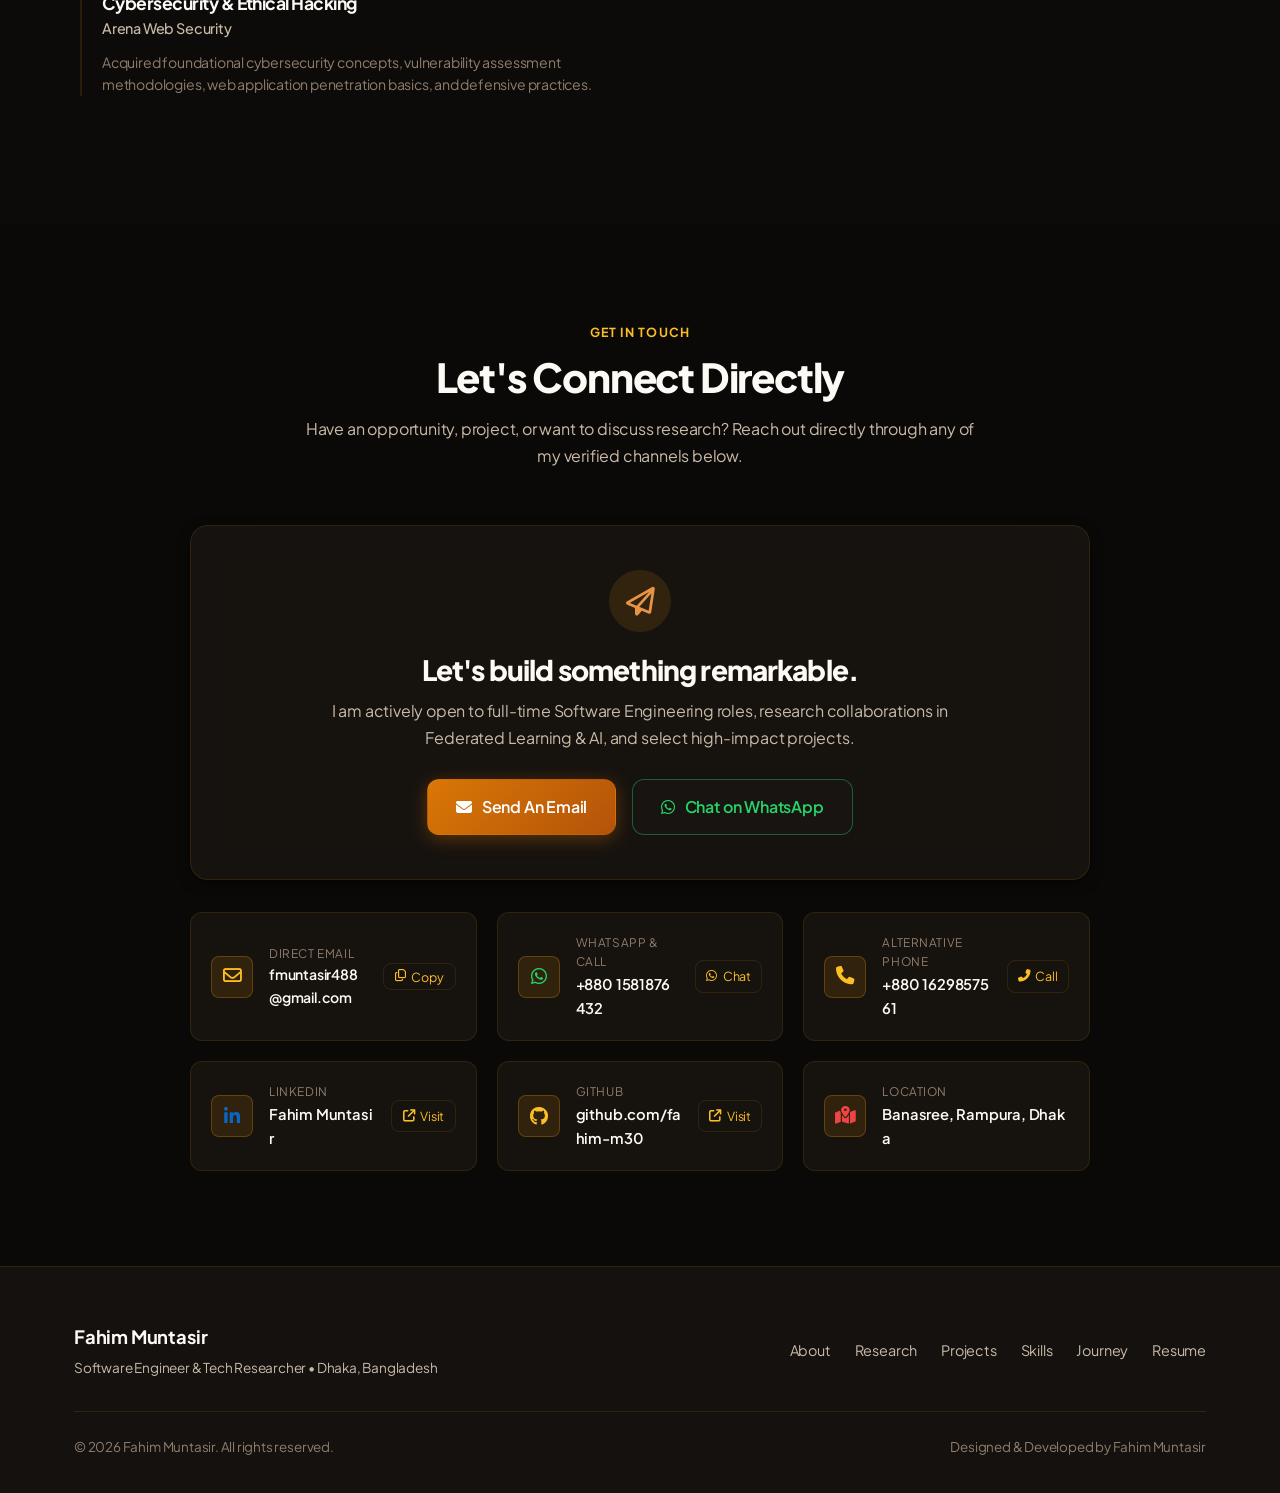
==== commit 35195d8f: "Add Grameenphone Academy 2D Animation Certification and PDF to portfolio" ====
--- a/index.html
+++ b/index.html
@@ -926,6 +926,21 @@
                 </ul>
               </div>
 
+              <!-- Grameenphone Academy -->
+              <div class="timeline-item">
+                <div class="timeline-meta">November 2026</div>
+                <h4 class="timeline-role">Content Creation with 2D Animation</h4>
+                <div class="timeline-company">Grameenphone Academy</div>
+                <p class="timeline-details">
+                  Earned professional certification in digital 2D animation fundamentals, character design, visual storytelling, and rich interactive media production.
+                </p>
+                <div style="margin-top: 0.6rem;">
+                  <a href="assets/certificates/grameenphone-2d-animation-certificate.pdf" target="_blank" rel="noopener" style="font-size: 0.78rem; font-weight: 600; padding: 0.25rem 0.75rem; border-radius: var(--radius-full); background: rgba(99, 102, 241, 0.12); color: var(--accent-primary-light); border: 1px solid rgba(99, 102, 241, 0.3); display: inline-flex; align-items: center; gap: 0.4rem; text-decoration: none;">
+                    <i class="fa-solid fa-certificate"></i> View Certificate (PDF)
+                  </a>
+                </div>
+              </div>
+
               <!-- Generative AI Bootcamp -->
               <div class="timeline-item">
                 <div class="timeline-meta">June 2026</div>
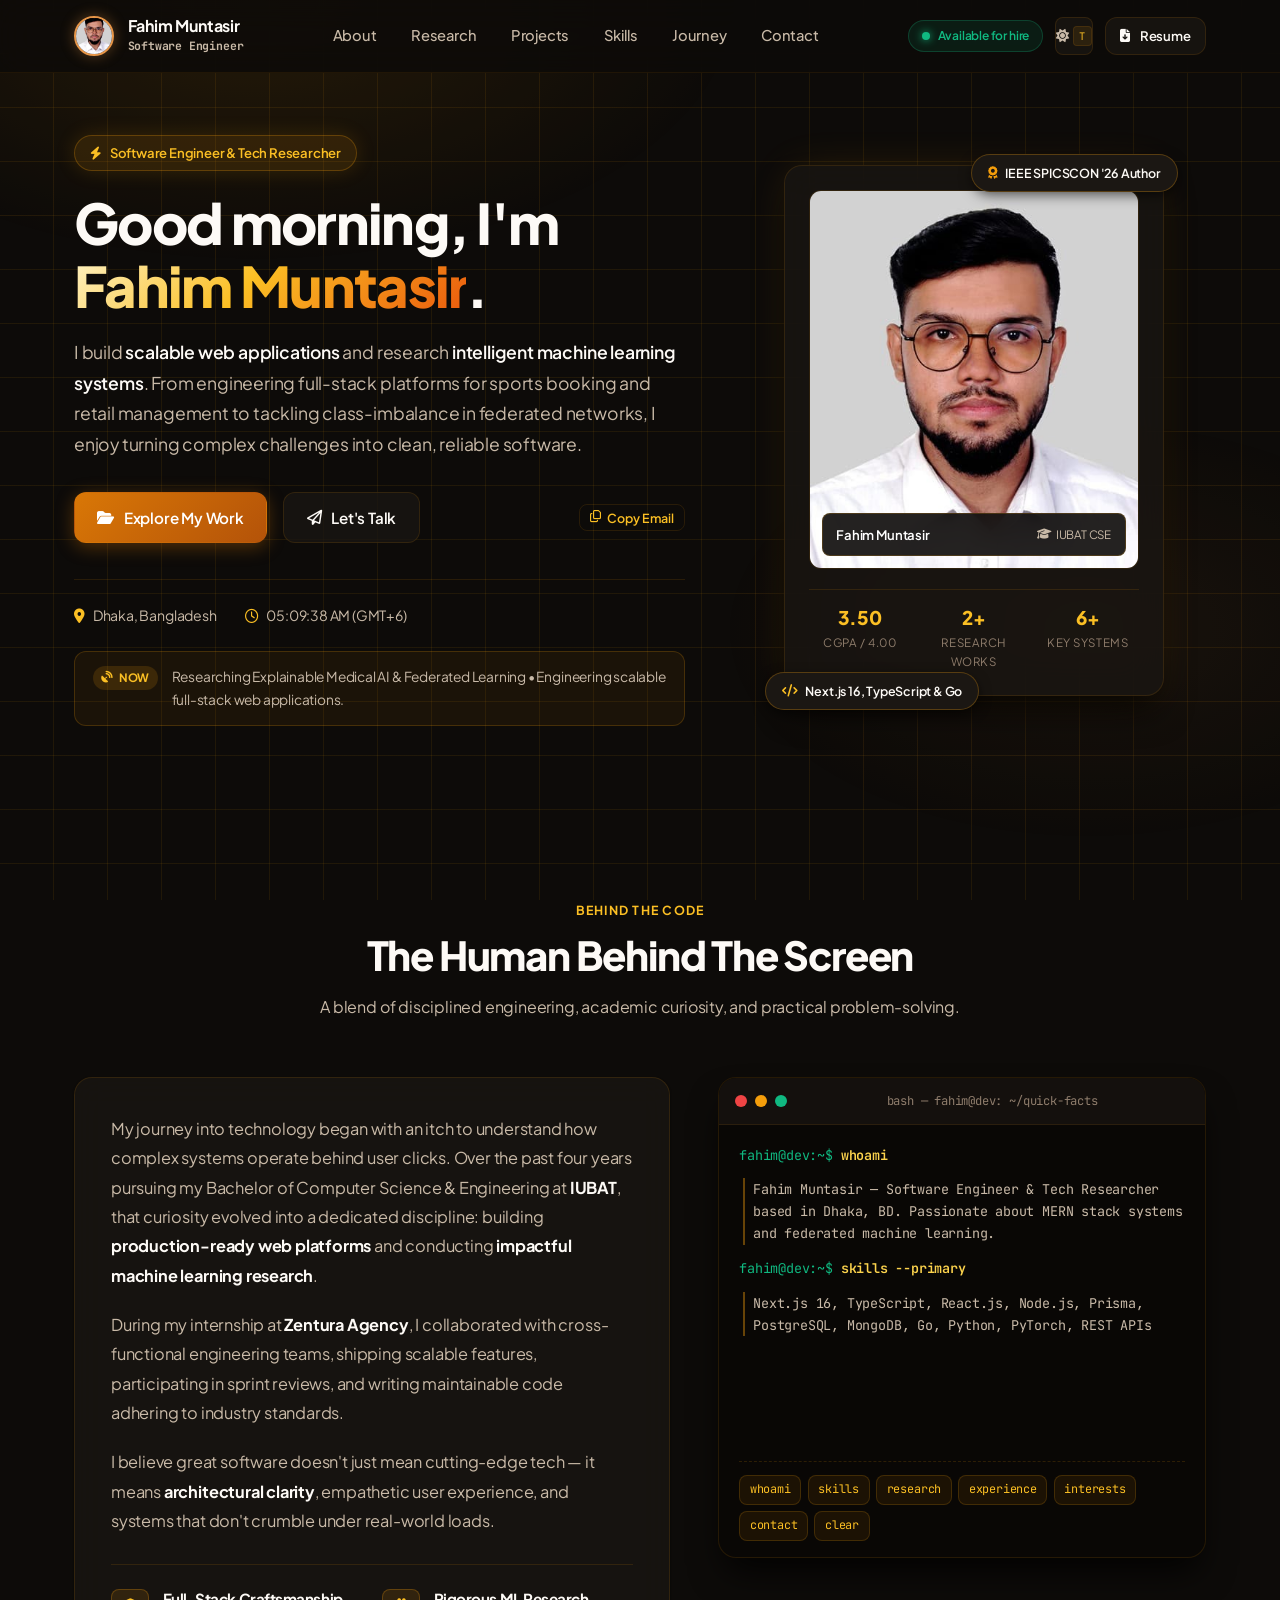
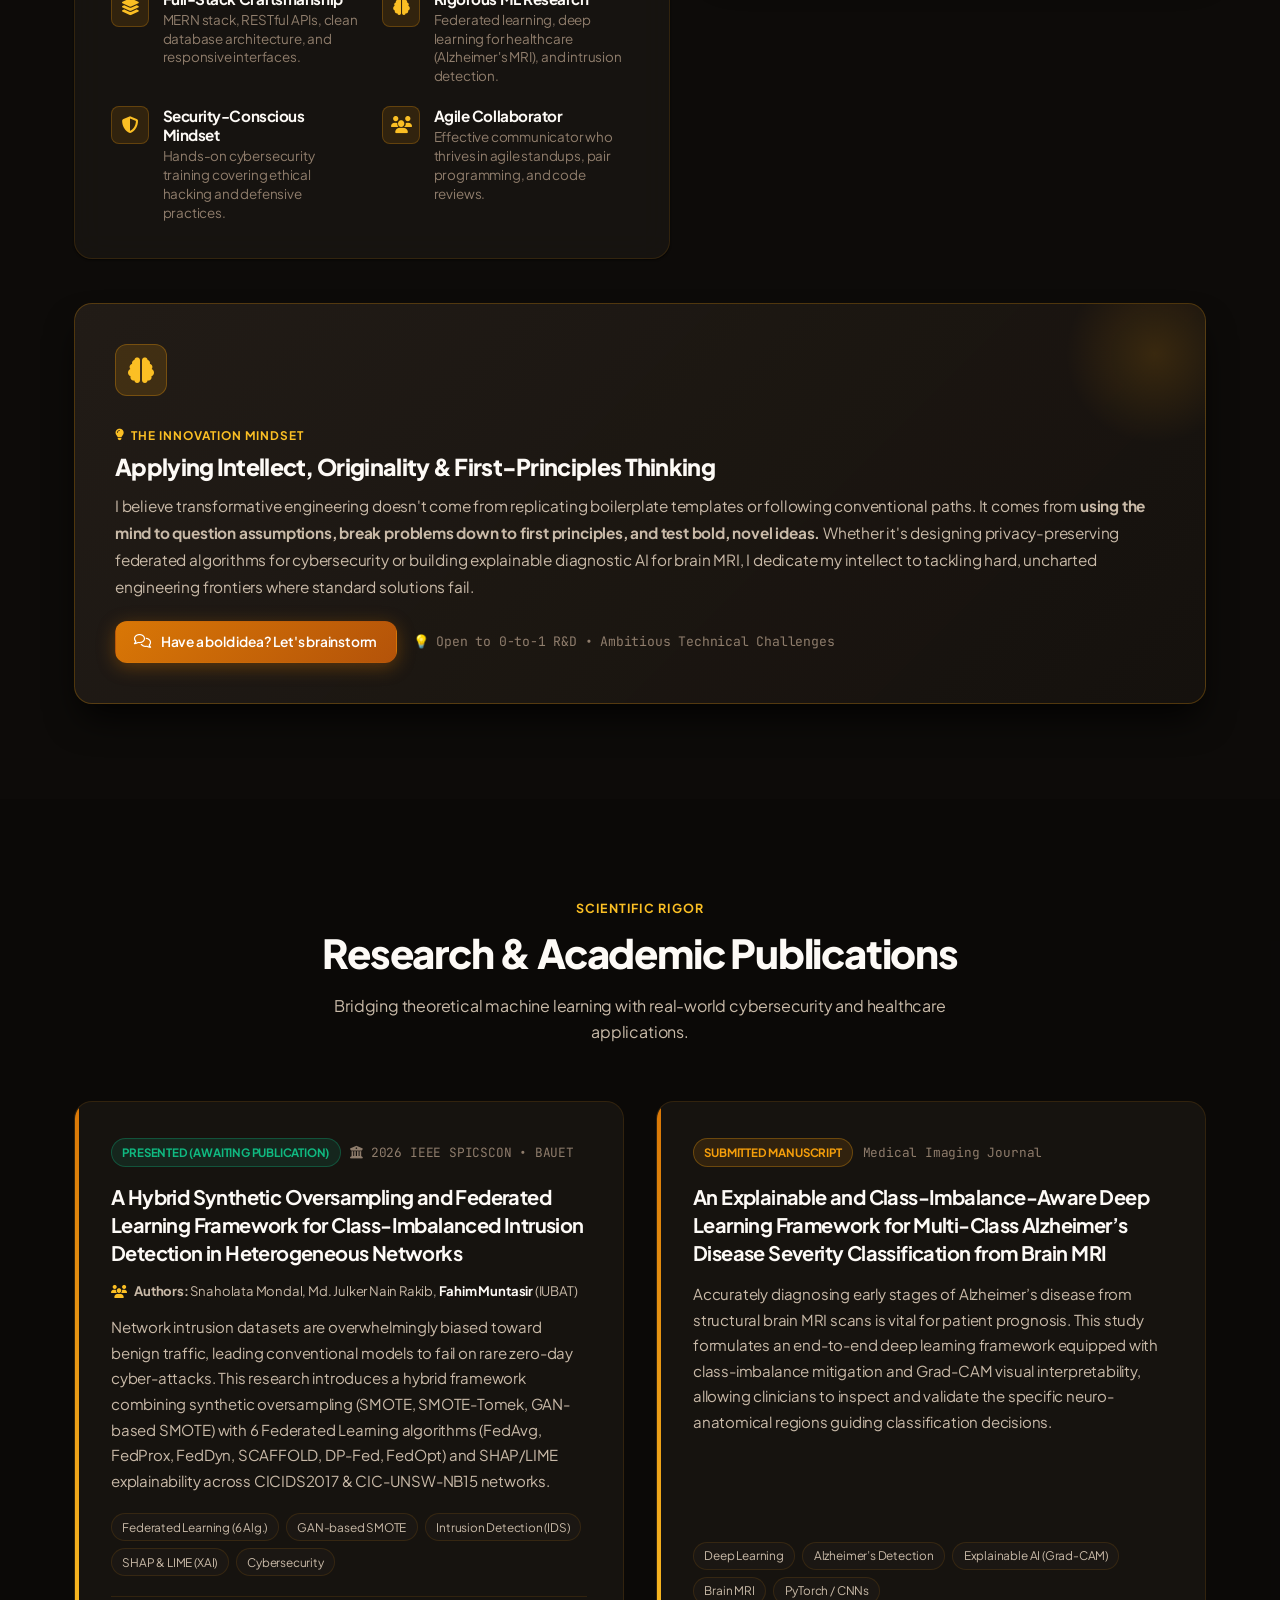
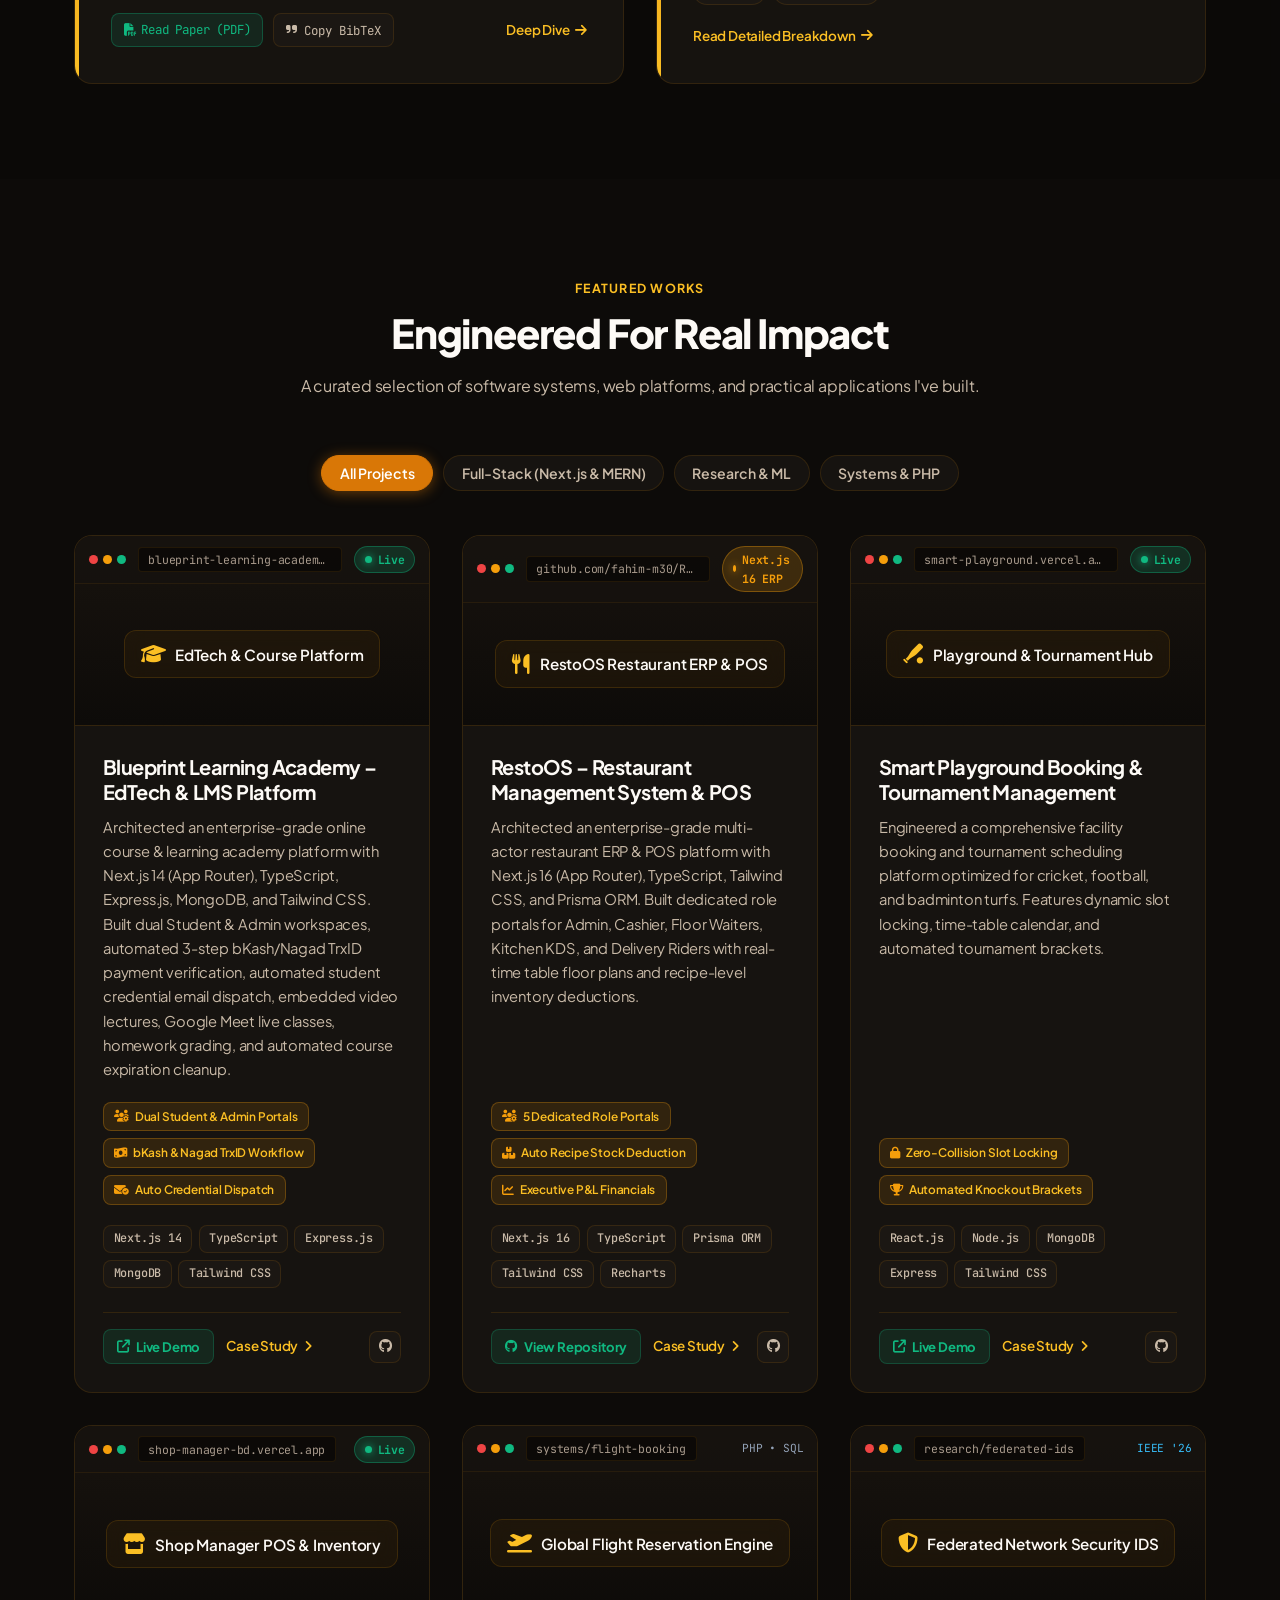
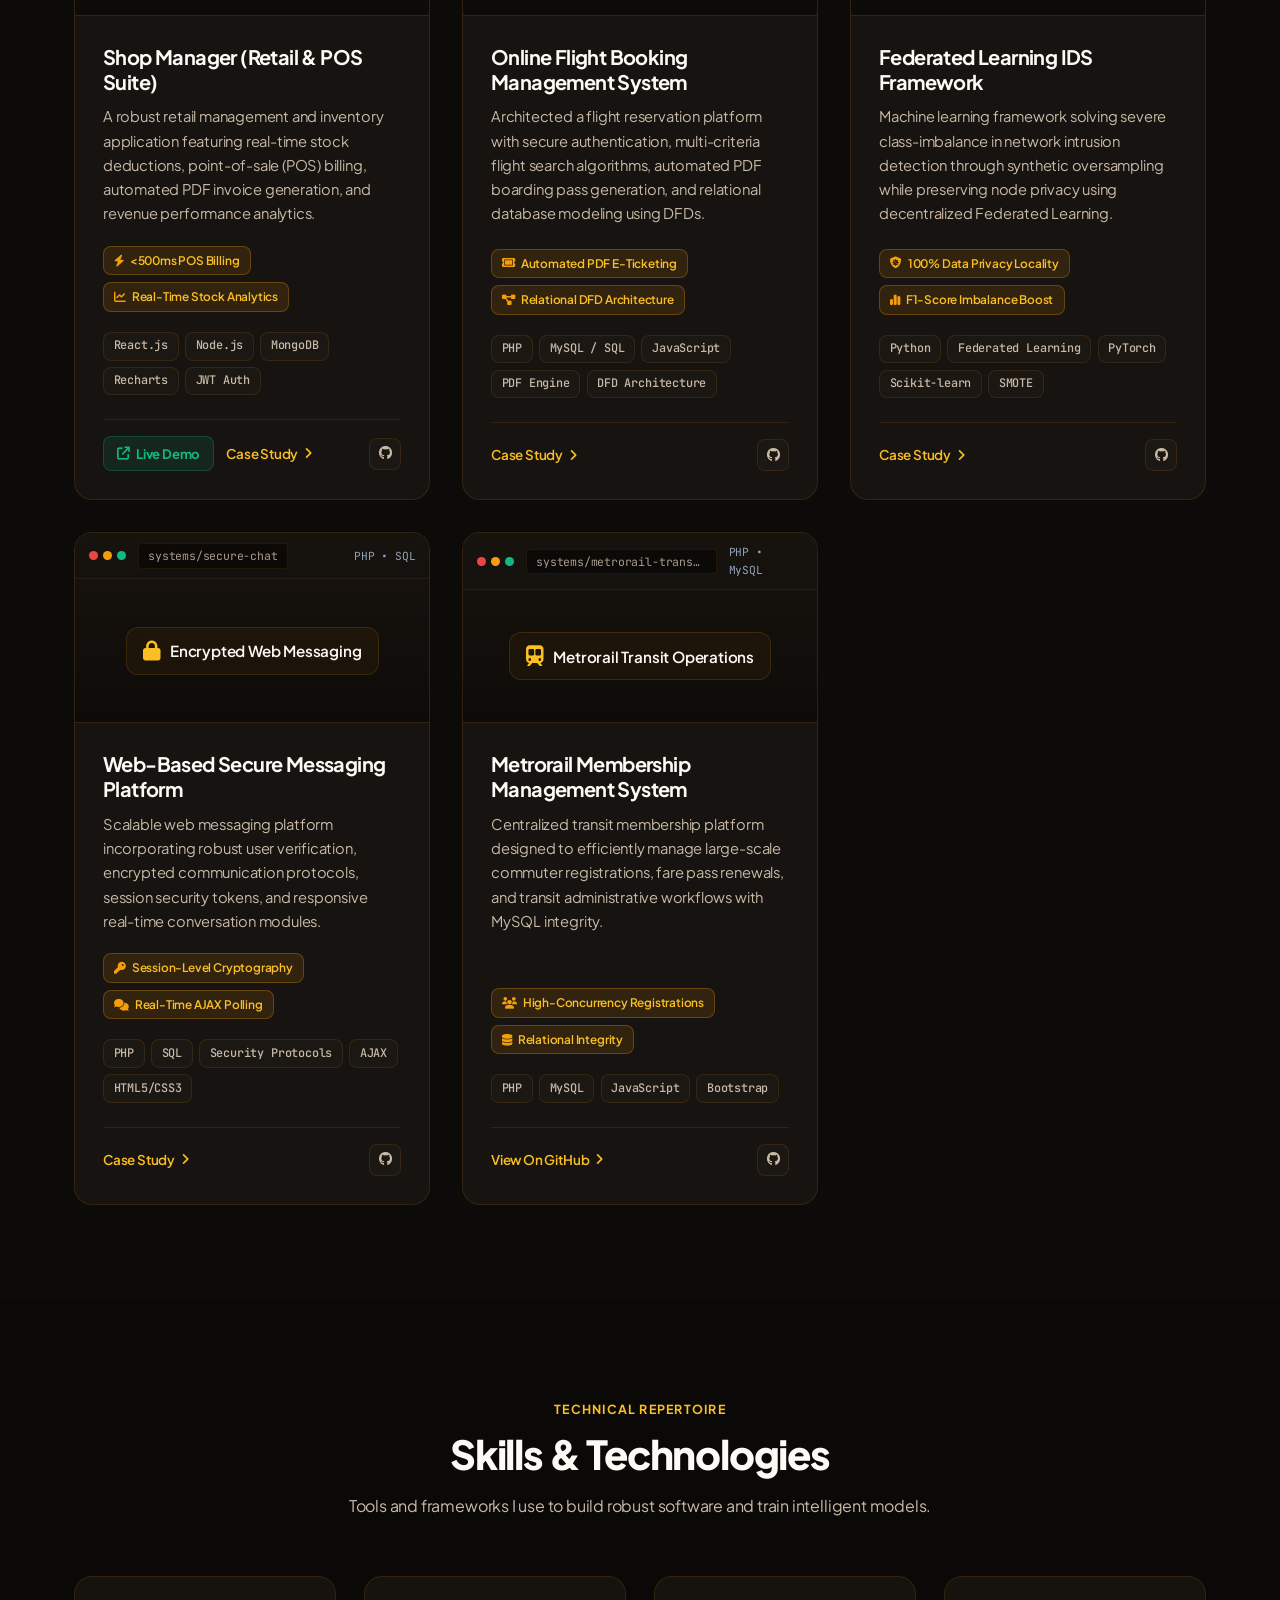
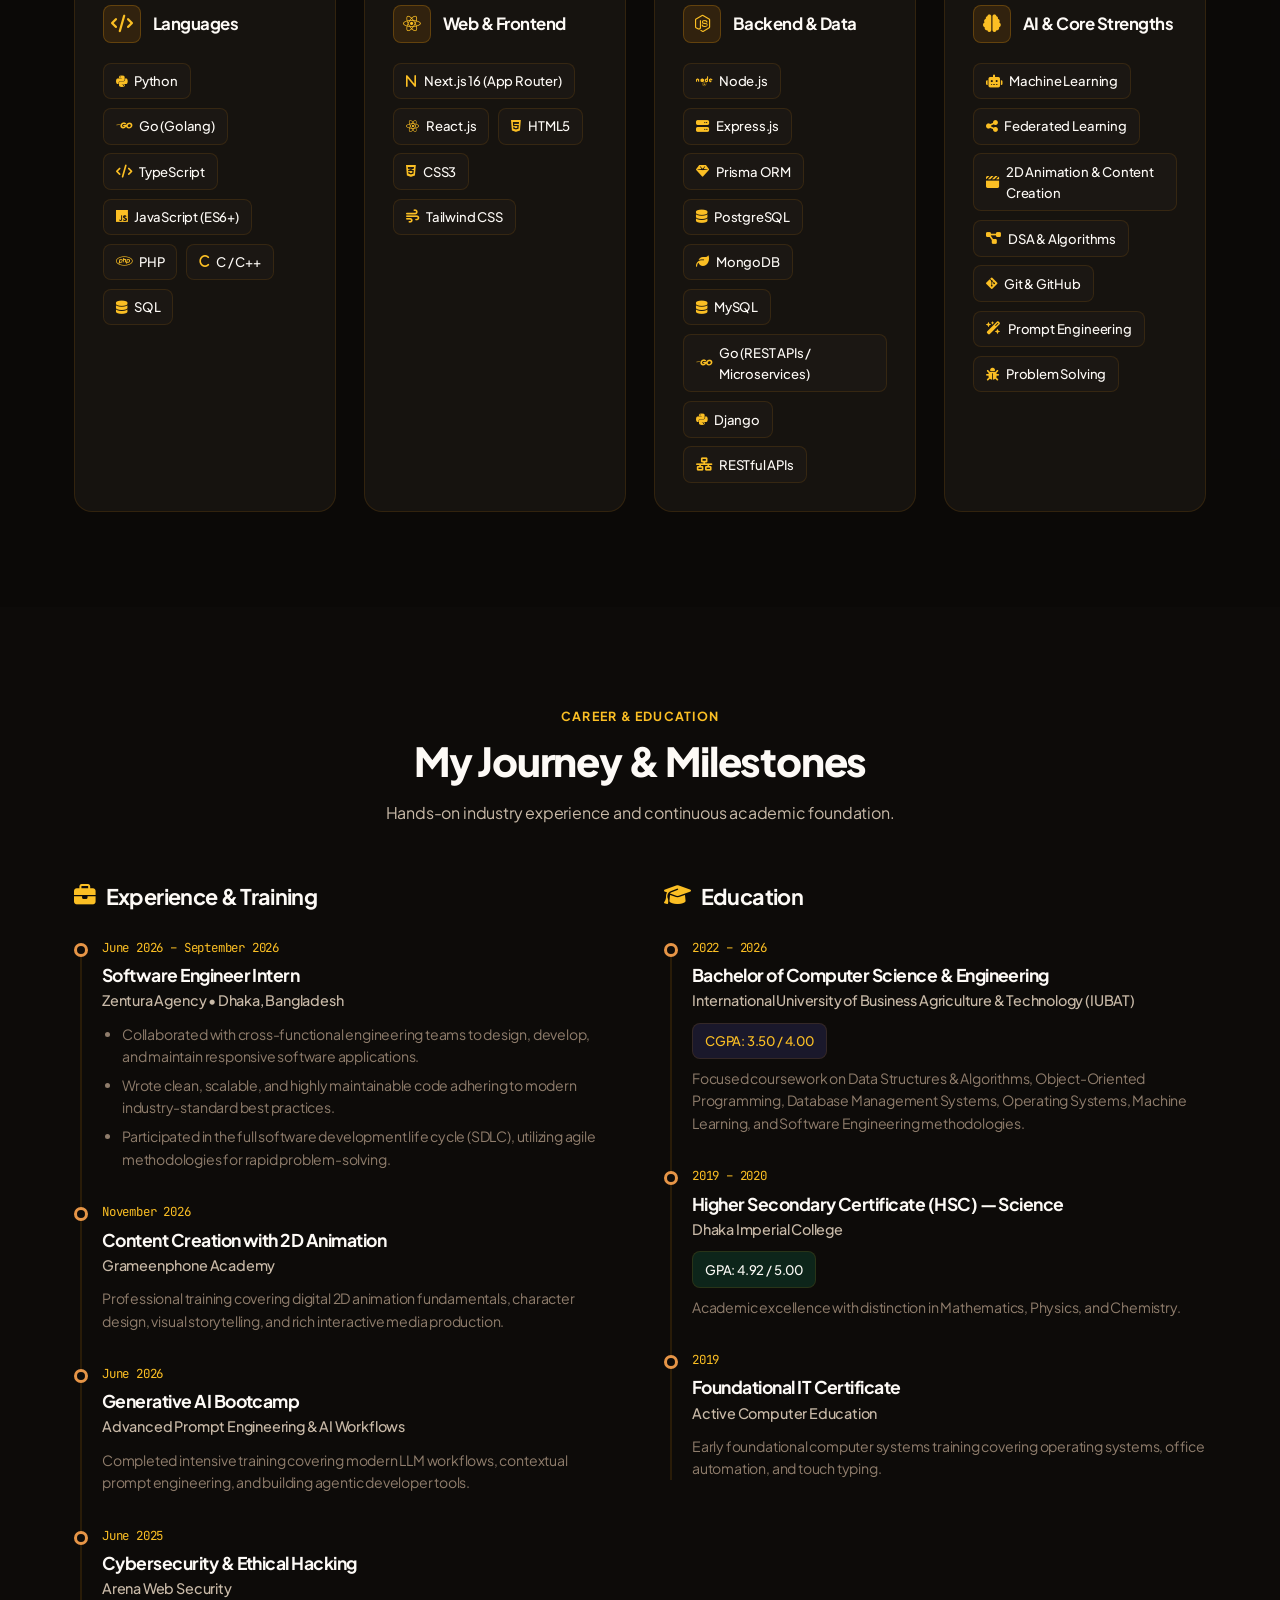
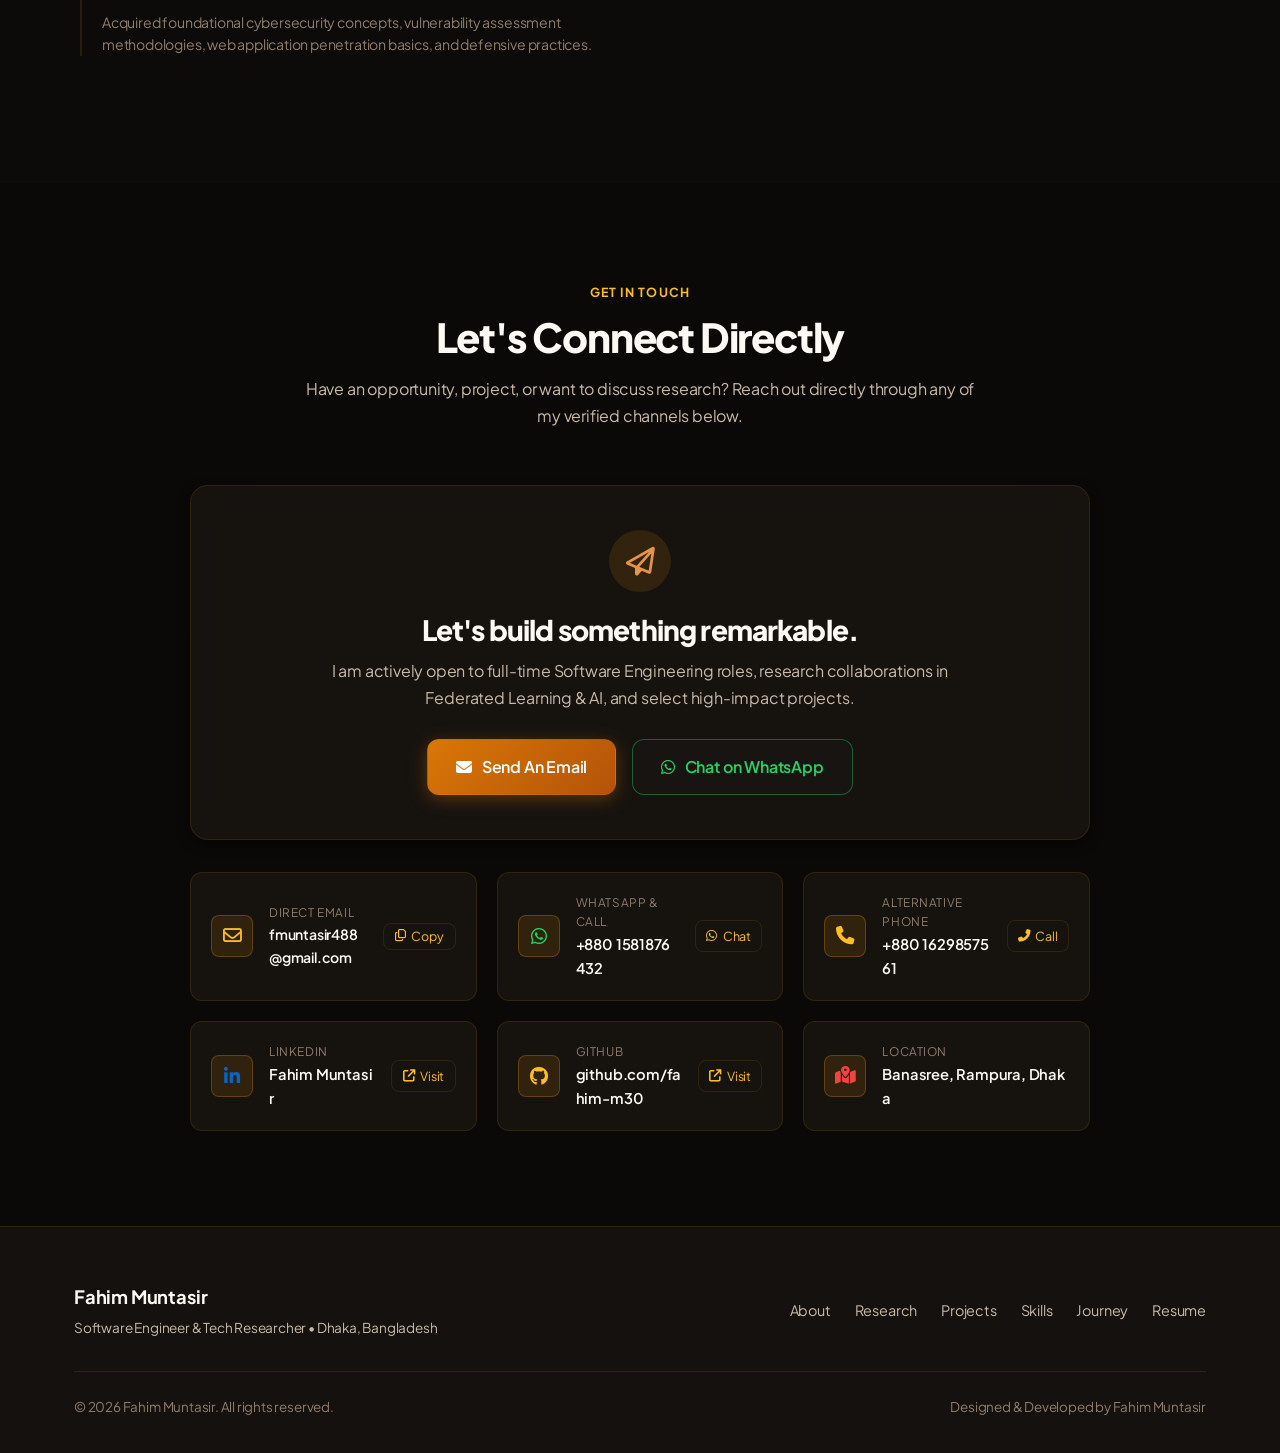
==== commit f1c2d8b2: "Remove certificate PDF and button, keep clean training entry only" ====
--- a/index.html
+++ b/index.html
@@ -932,13 +932,8 @@
                 <h4 class="timeline-role">Content Creation with 2D Animation</h4>
                 <div class="timeline-company">Grameenphone Academy</div>
                 <p class="timeline-details">
-                  Earned professional certification in digital 2D animation fundamentals, character design, visual storytelling, and rich interactive media production.
+                  Professional training covering digital 2D animation fundamentals, character design, visual storytelling, and rich interactive media production.
                 </p>
-                <div style="margin-top: 0.6rem;">
-                  <a href="assets/certificates/grameenphone-2d-animation-certificate.pdf" target="_blank" rel="noopener" style="font-size: 0.78rem; font-weight: 600; padding: 0.25rem 0.75rem; border-radius: var(--radius-full); background: rgba(99, 102, 241, 0.12); color: var(--accent-primary-light); border: 1px solid rgba(99, 102, 241, 0.3); display: inline-flex; align-items: center; gap: 0.4rem; text-decoration: none;">
-                    <i class="fa-solid fa-certificate"></i> View Certificate (PDF)
-                  </a>
-                </div>
               </div>
 
               <!-- Generative AI Bootcamp -->
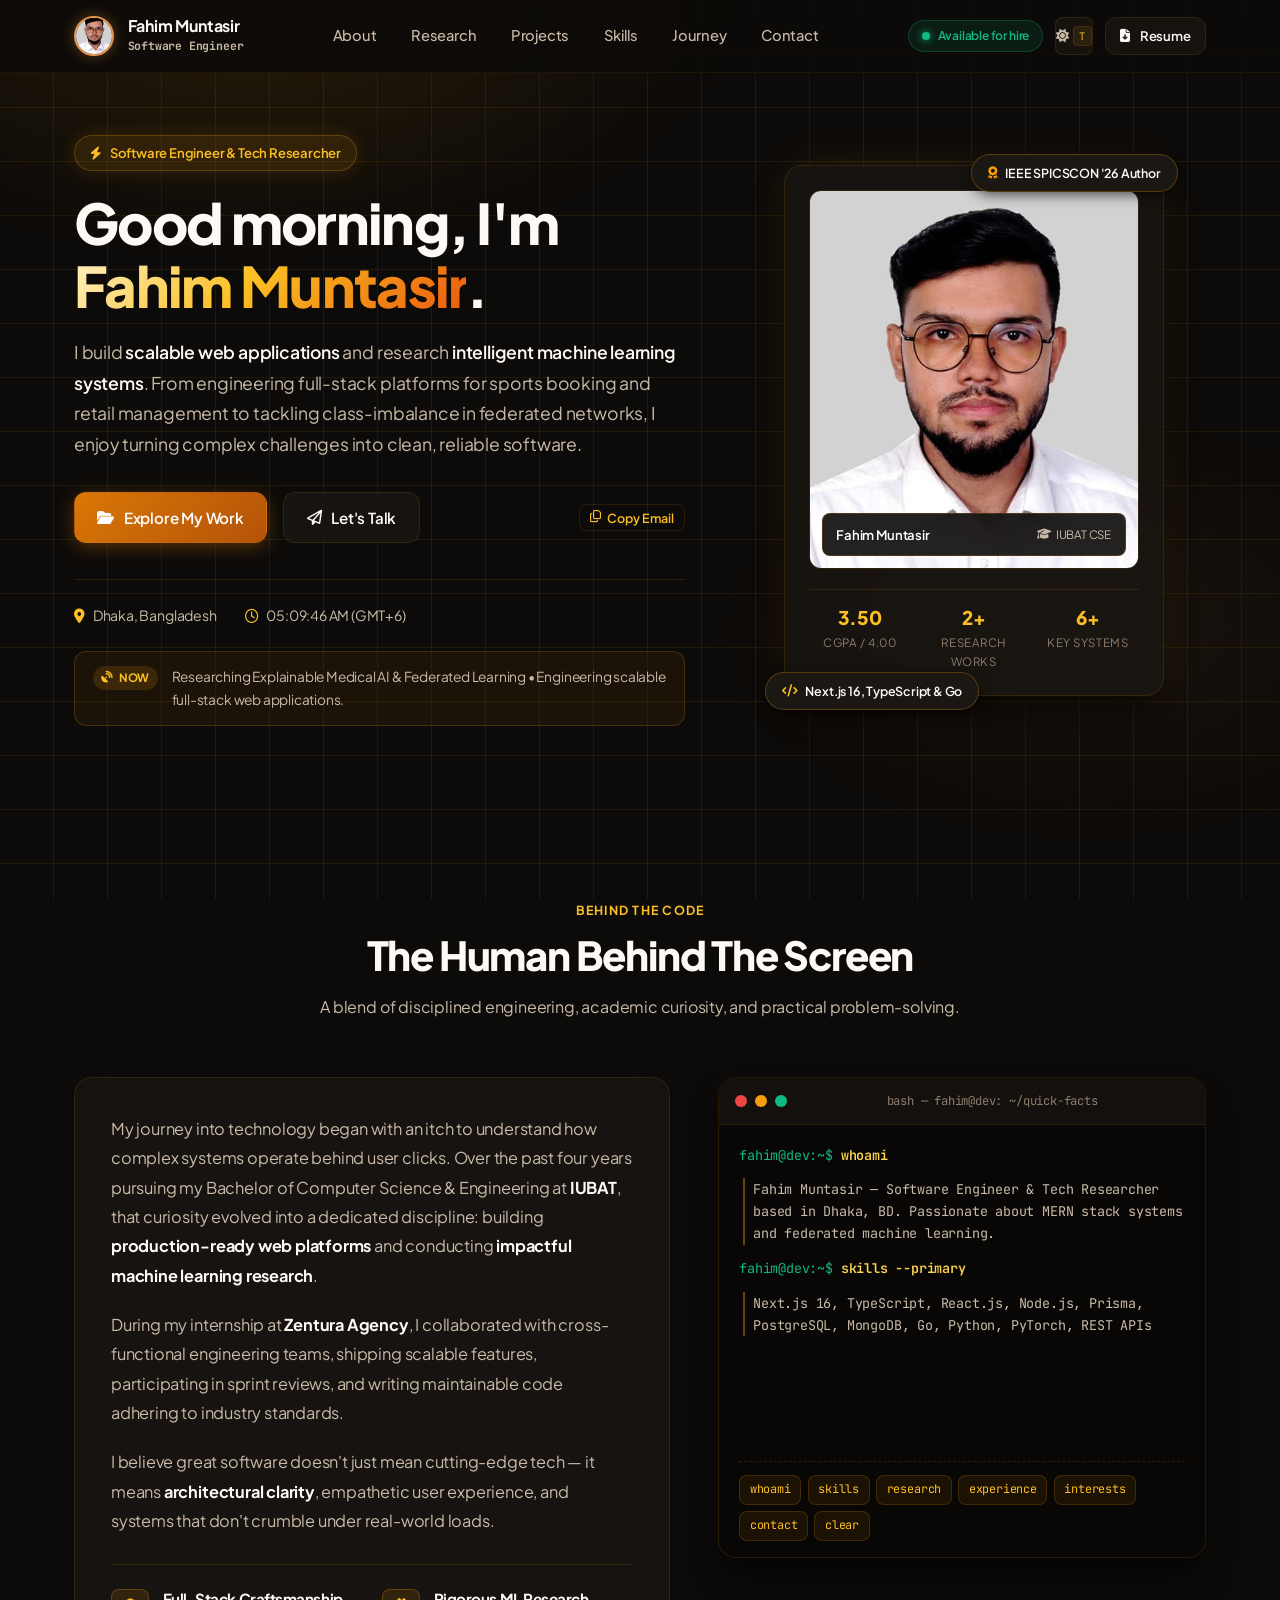
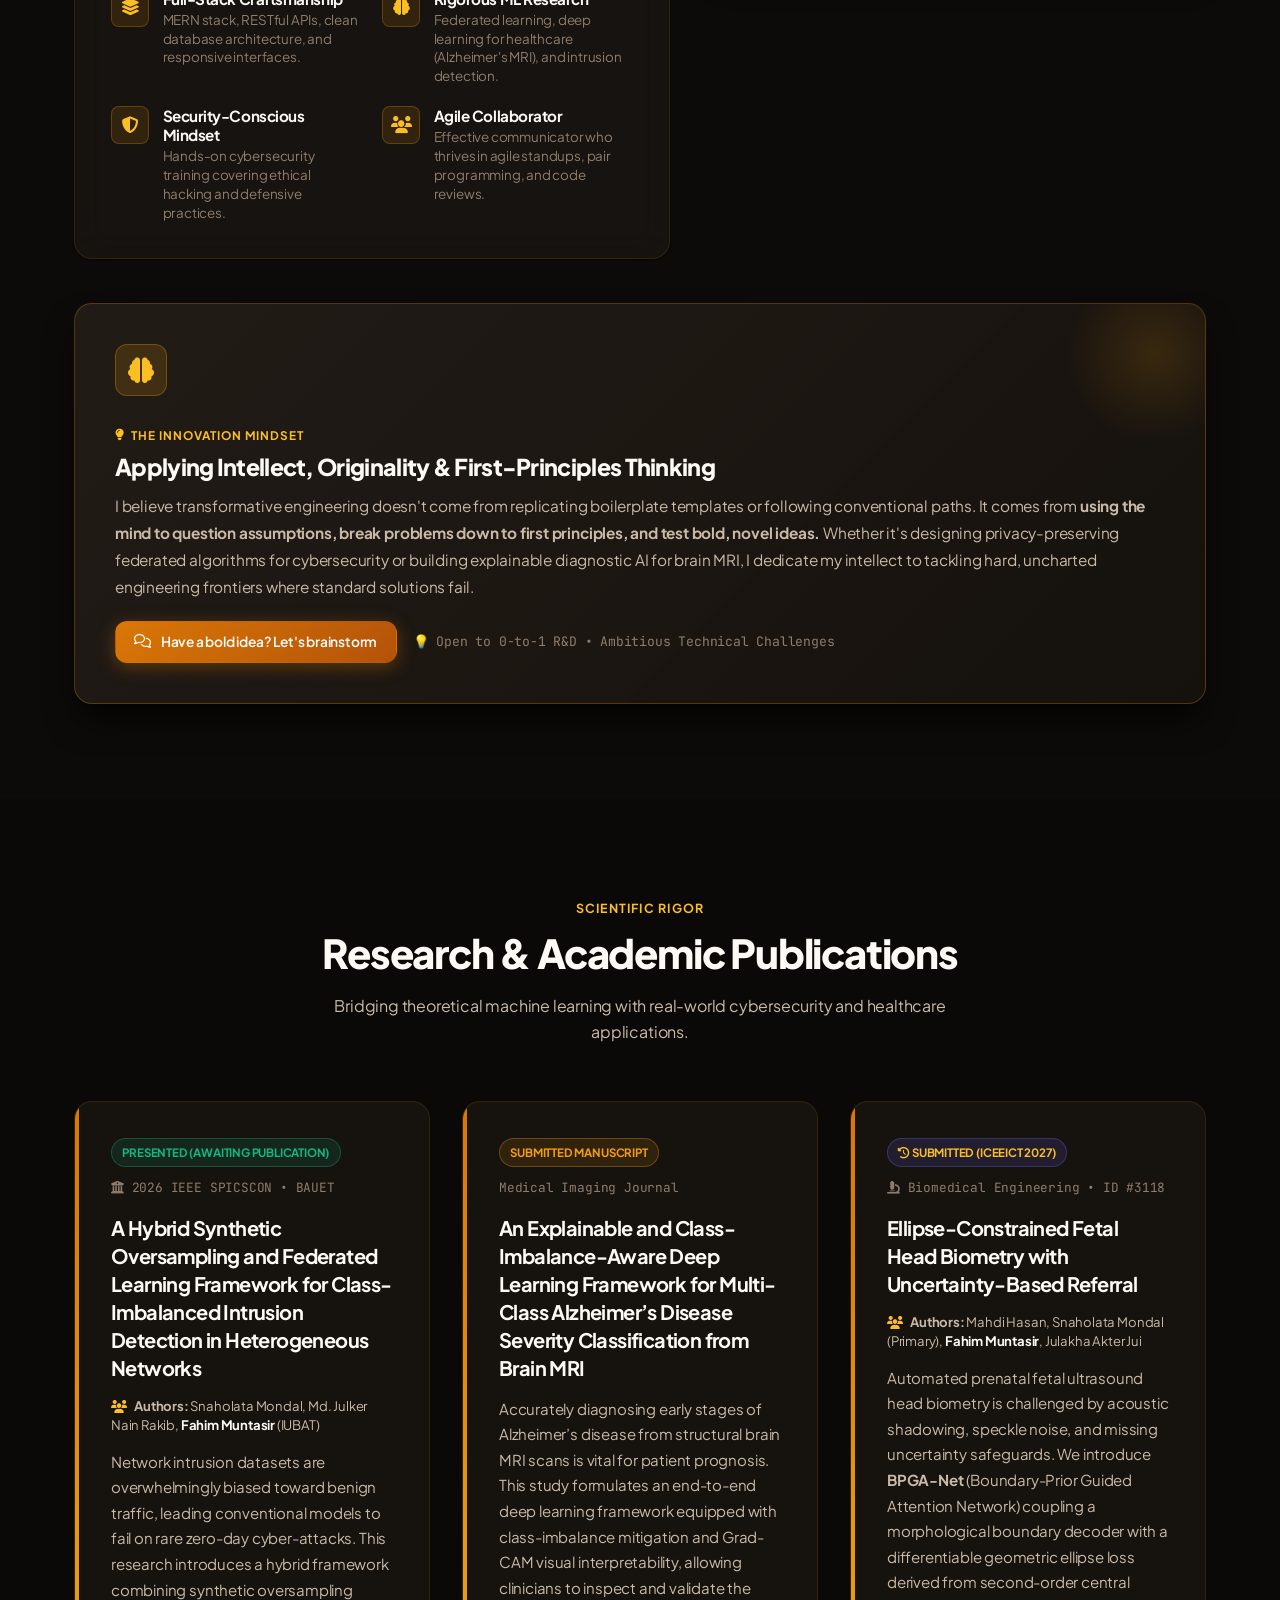
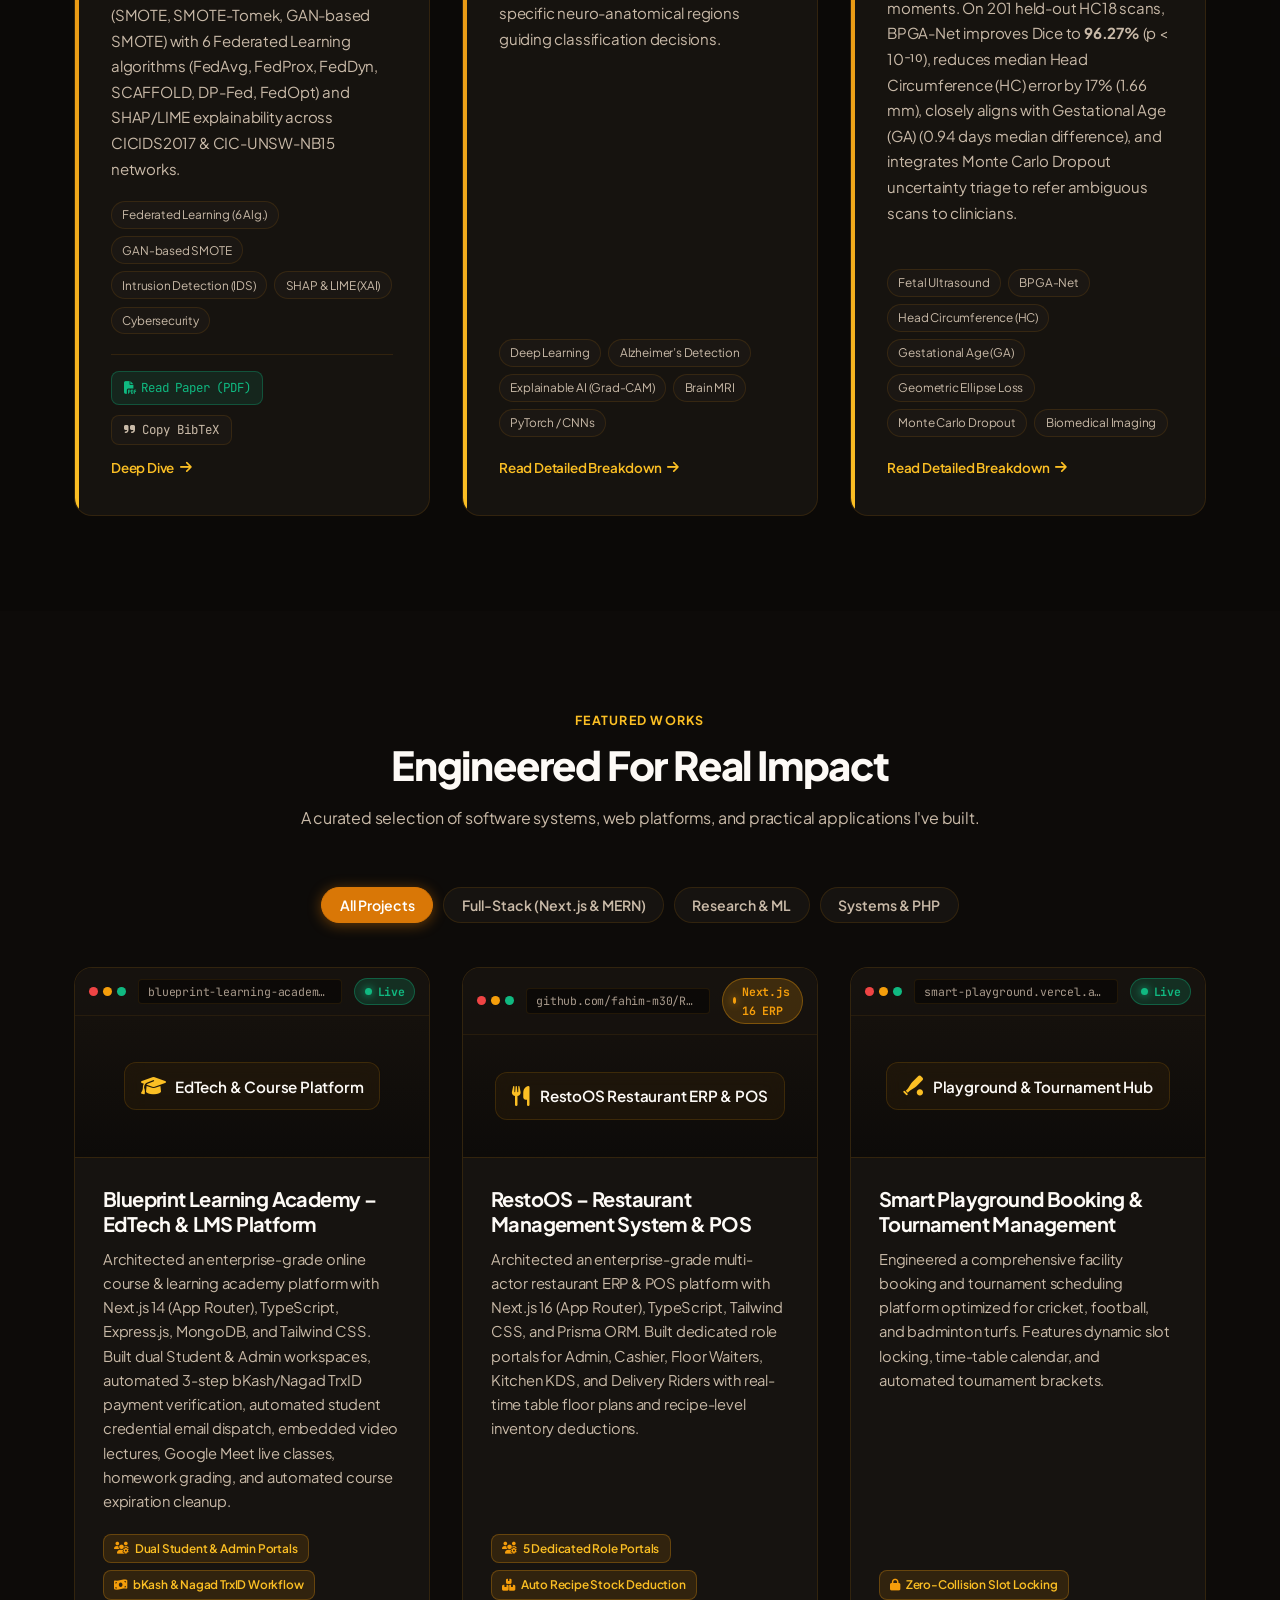
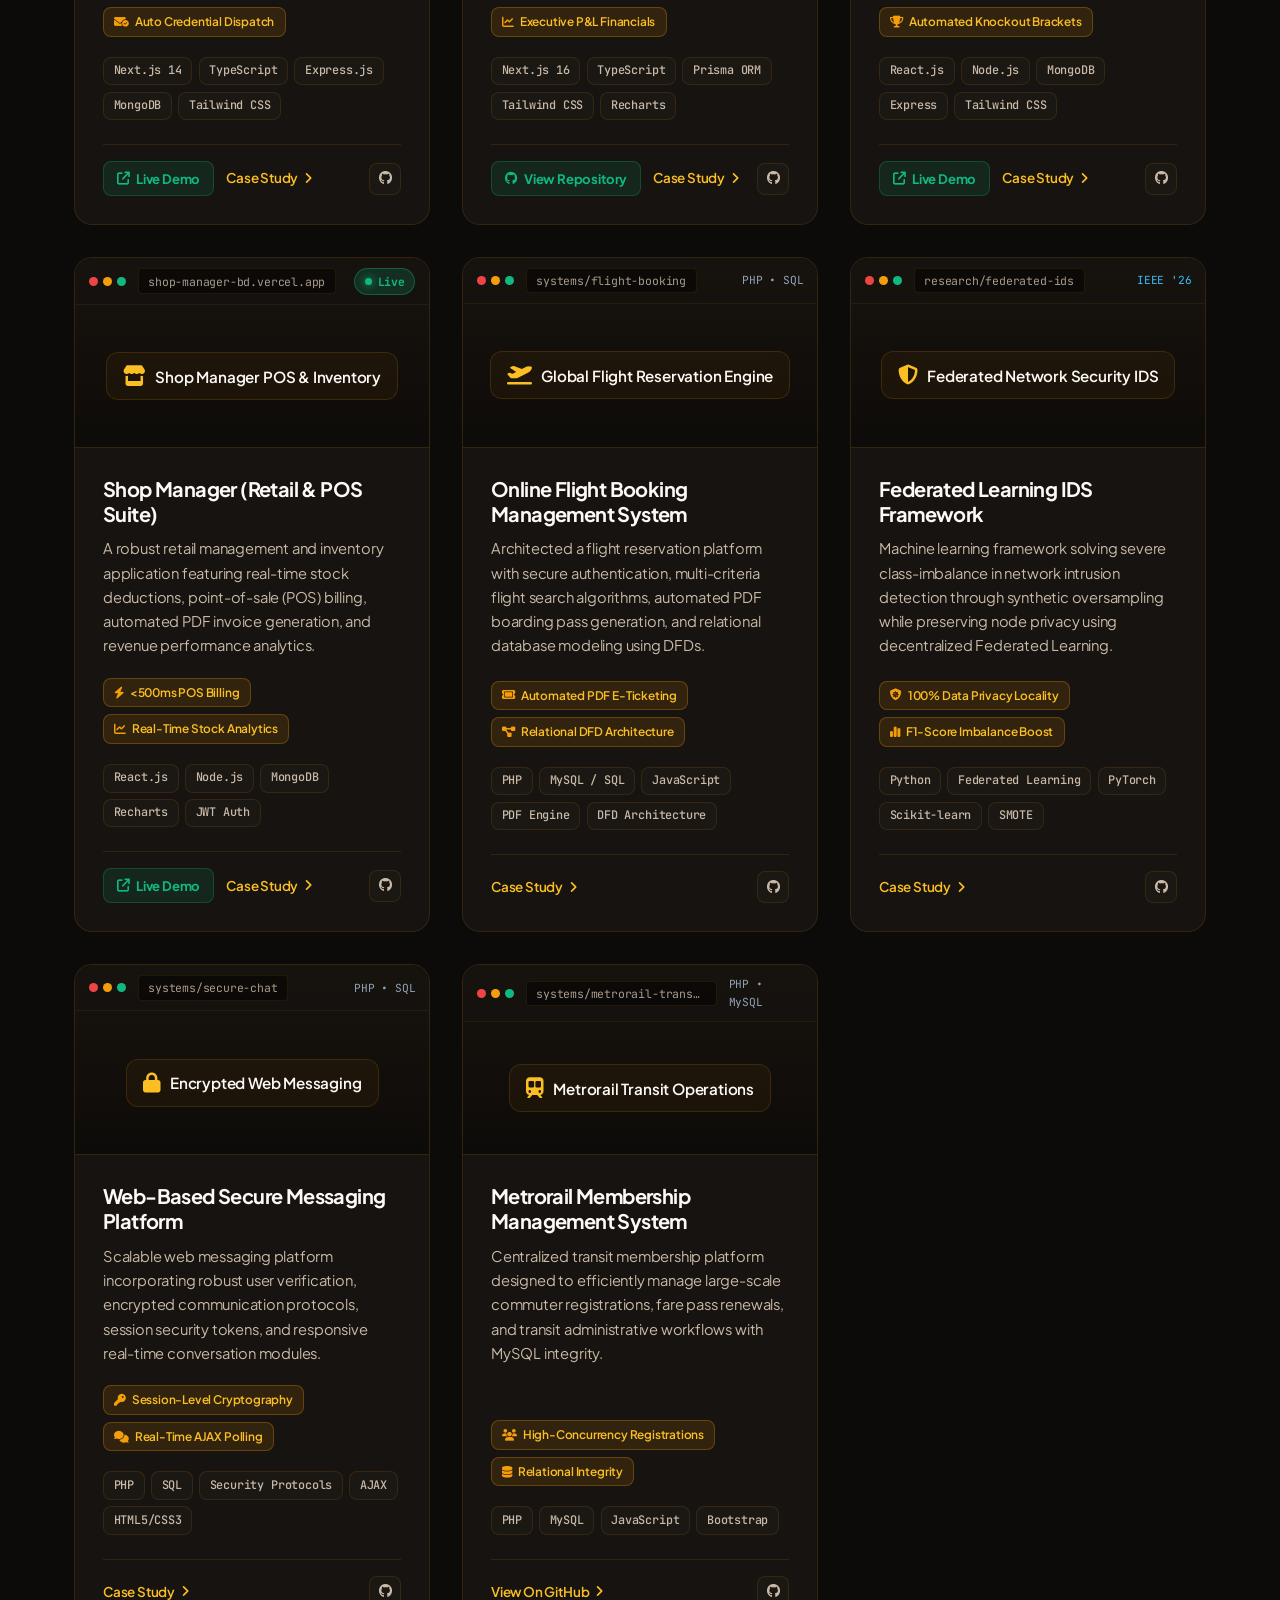
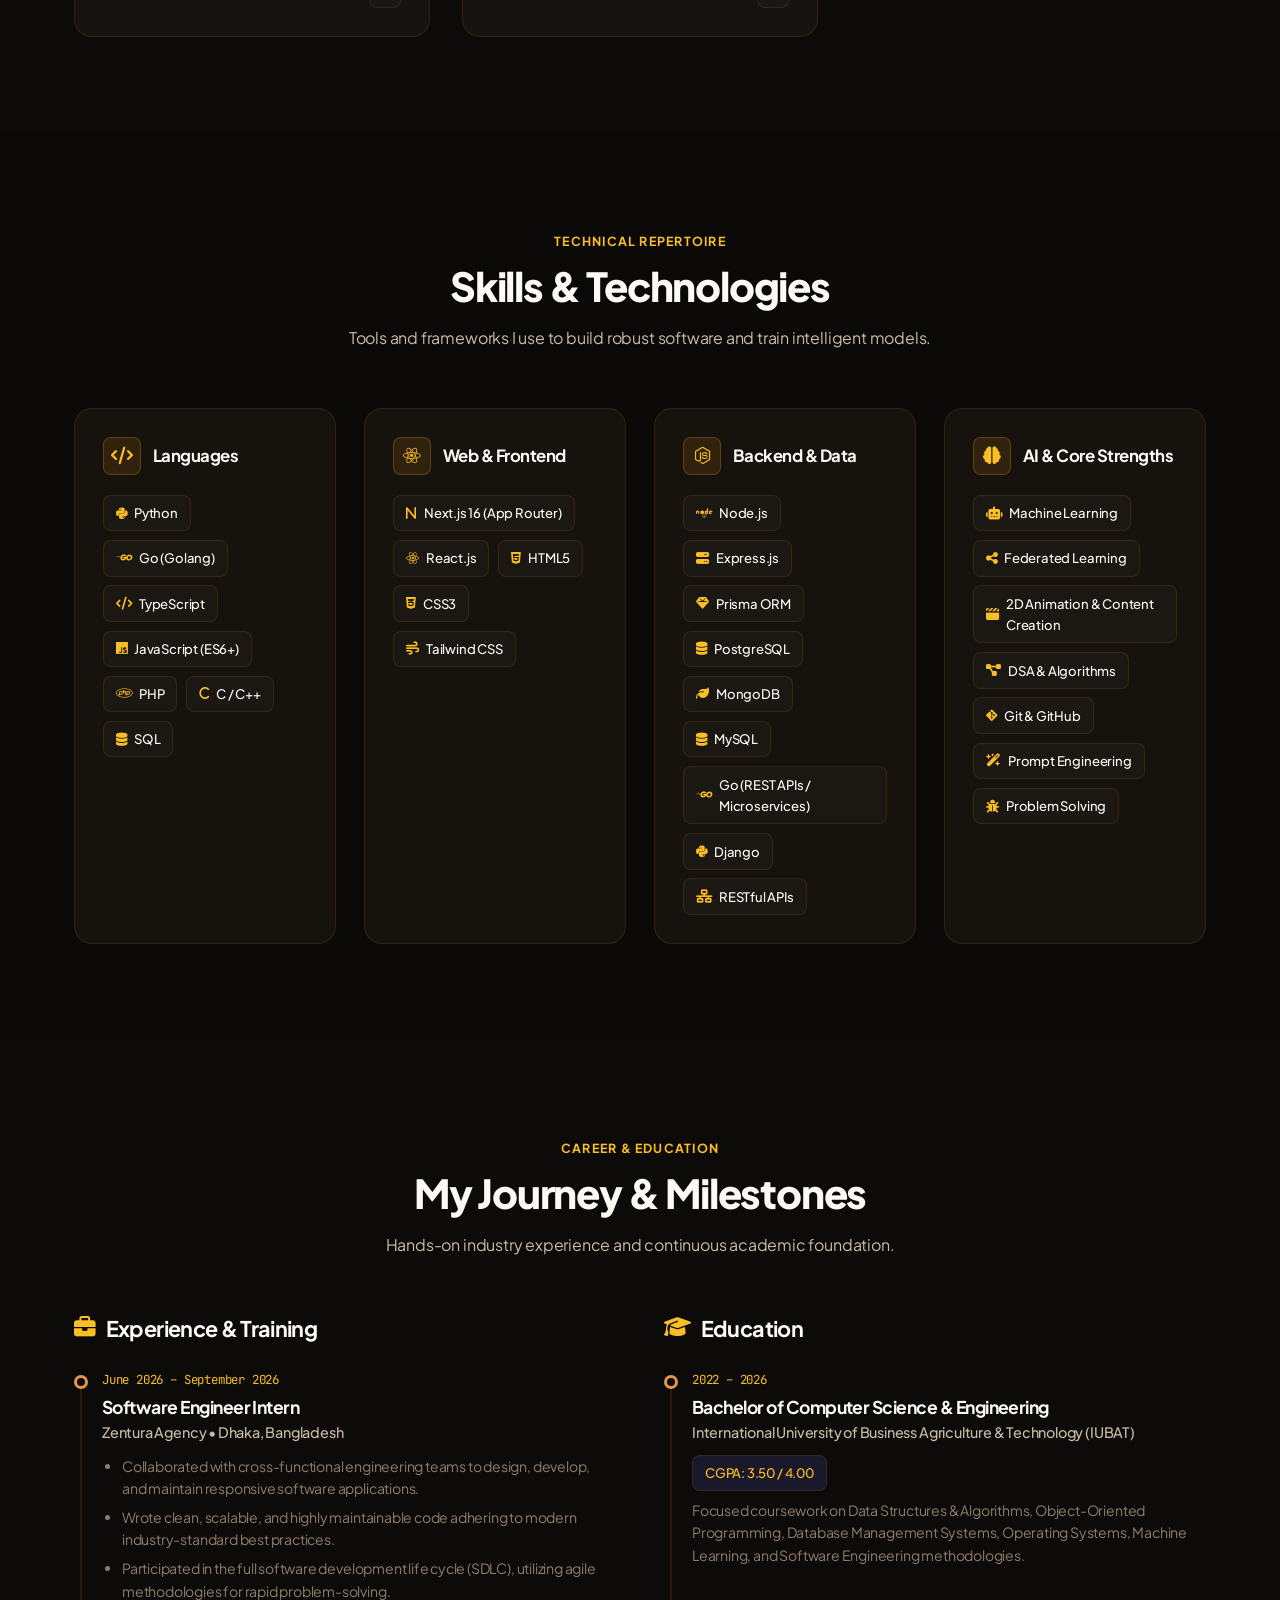
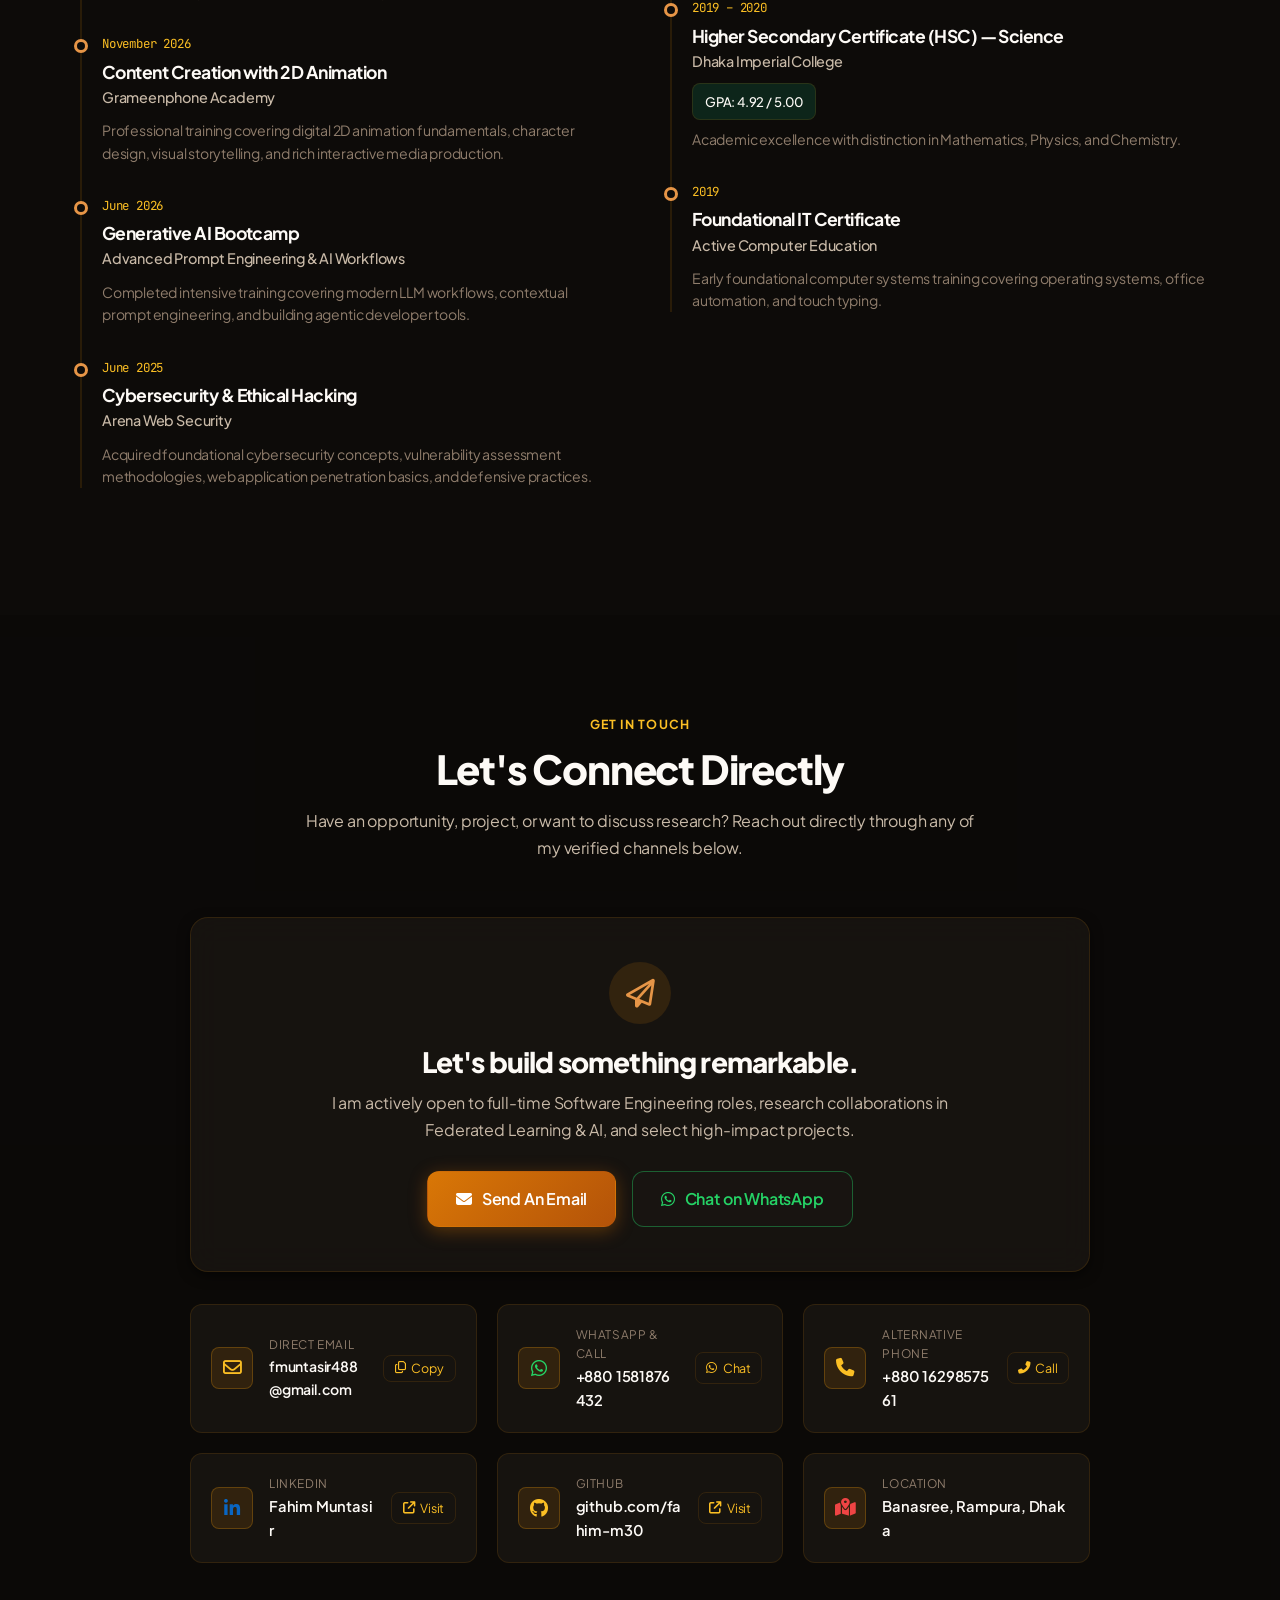
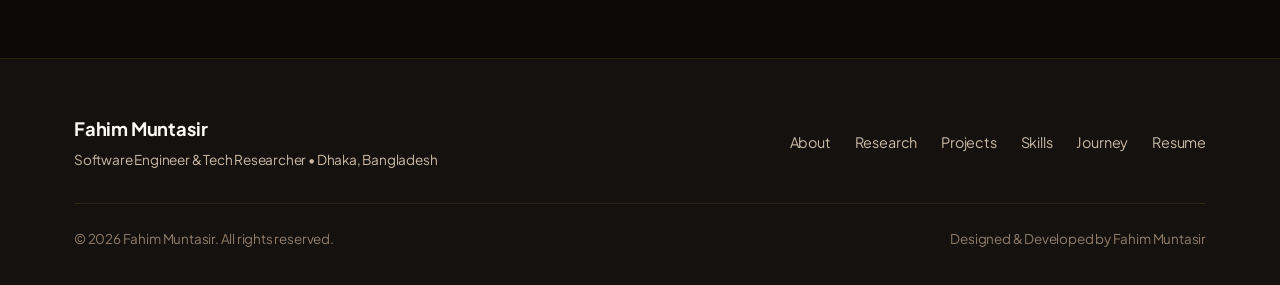
==== commit 3aedbf9f: "Add ICEEICT 2027 paper: Ellipse-Constrained Fetal Head Biometry with Uncertainty-Based Referral" ====
--- a/index.html
+++ b/index.html
@@ -379,6 +379,43 @@
               Read Detailed Breakdown <i class="fa-solid fa-arrow-right"></i>
             </a>
           </div>
+
+          <!-- Publication 3: ICEEICT 2027 Fetal Ultrasound Biometry -->
+          <div class="research-card">
+            <div class="research-badge-row">
+              <span class="pub-status status-submitted" style="background: rgba(99, 102, 241, 0.15); color: var(--accent-primary-light); border: 1px solid rgba(99, 102, 241, 0.3);">
+                <i class="fa-solid fa-clock-rotate-left"></i> Submitted (ICEEICT 2027)
+              </span>
+              <span class="research-venue"><i class="fa-solid fa-microscope"></i> Biomedical Engineering &bull; ID #3118</span>
+            </div>
+
+            <h3 class="research-title">
+              Ellipse-Constrained Fetal Head Biometry with Uncertainty-Based Referral
+            </h3>
+
+            <div style="font-size: 0.82rem; color: var(--text-secondary); margin-bottom: 0.85rem; line-height: 1.5;">
+              <i class="fa-solid fa-users" style="color: var(--accent-primary-light); margin-right: 0.35rem;"></i>
+              <strong>Authors:</strong> Mahdi Hasan, Snaholata Mondal (Primary), <strong style="color: var(--text-primary);">Fahim Muntasir</strong>, Julakha Akter Jui
+            </div>
+
+            <p class="research-summary">
+              Automated prenatal fetal ultrasound head biometry is challenged by acoustic shadowing, speckle noise, and missing uncertainty safeguards. We introduce <strong>BPGA-Net</strong> (Boundary-Prior Guided Attention Network) coupling a morphological boundary decoder with a differentiable geometric ellipse loss derived from second-order central moments. On 201 held-out HC18 scans, BPGA-Net improves Dice to <strong>96.27%</strong> (p &lt; 10⁻¹⁰), reduces median Head Circumference (HC) error by 17% (1.66 mm), closely aligns with Gestational Age (GA) (0.94 days median difference), and integrates Monte Carlo Dropout uncertainty triage to refer ambiguous scans to clinicians.
+            </p>
+
+            <div class="research-tags">
+              <span class="tag-pill">Fetal Ultrasound</span>
+              <span class="tag-pill">BPGA-Net</span>
+              <span class="tag-pill">Head Circumference (HC)</span>
+              <span class="tag-pill">Gestational Age (GA)</span>
+              <span class="tag-pill">Geometric Ellipse Loss</span>
+              <span class="tag-pill">Monte Carlo Dropout</span>
+              <span class="tag-pill">Biomedical Imaging</span>
+            </div>
+
+            <a href="javascript:void(0)" class="research-link btn-details" data-project="fetal-head-biometry">
+              Read Detailed Breakdown <i class="fa-solid fa-arrow-right"></i>
+            </a>
+          </div>
         </div>
       </div>
     </section>
--- a/assets/css/style.css
+++ b/assets/css/style.css
@@ -786,7 +786,7 @@
 /* Research Section */
 .research-grid {
   display: grid;
-  grid-template-columns: repeat(2, 1fr);
+  grid-template-columns: repeat(auto-fit, minmax(340px, 1fr));
   gap: 2rem;
 }
 
